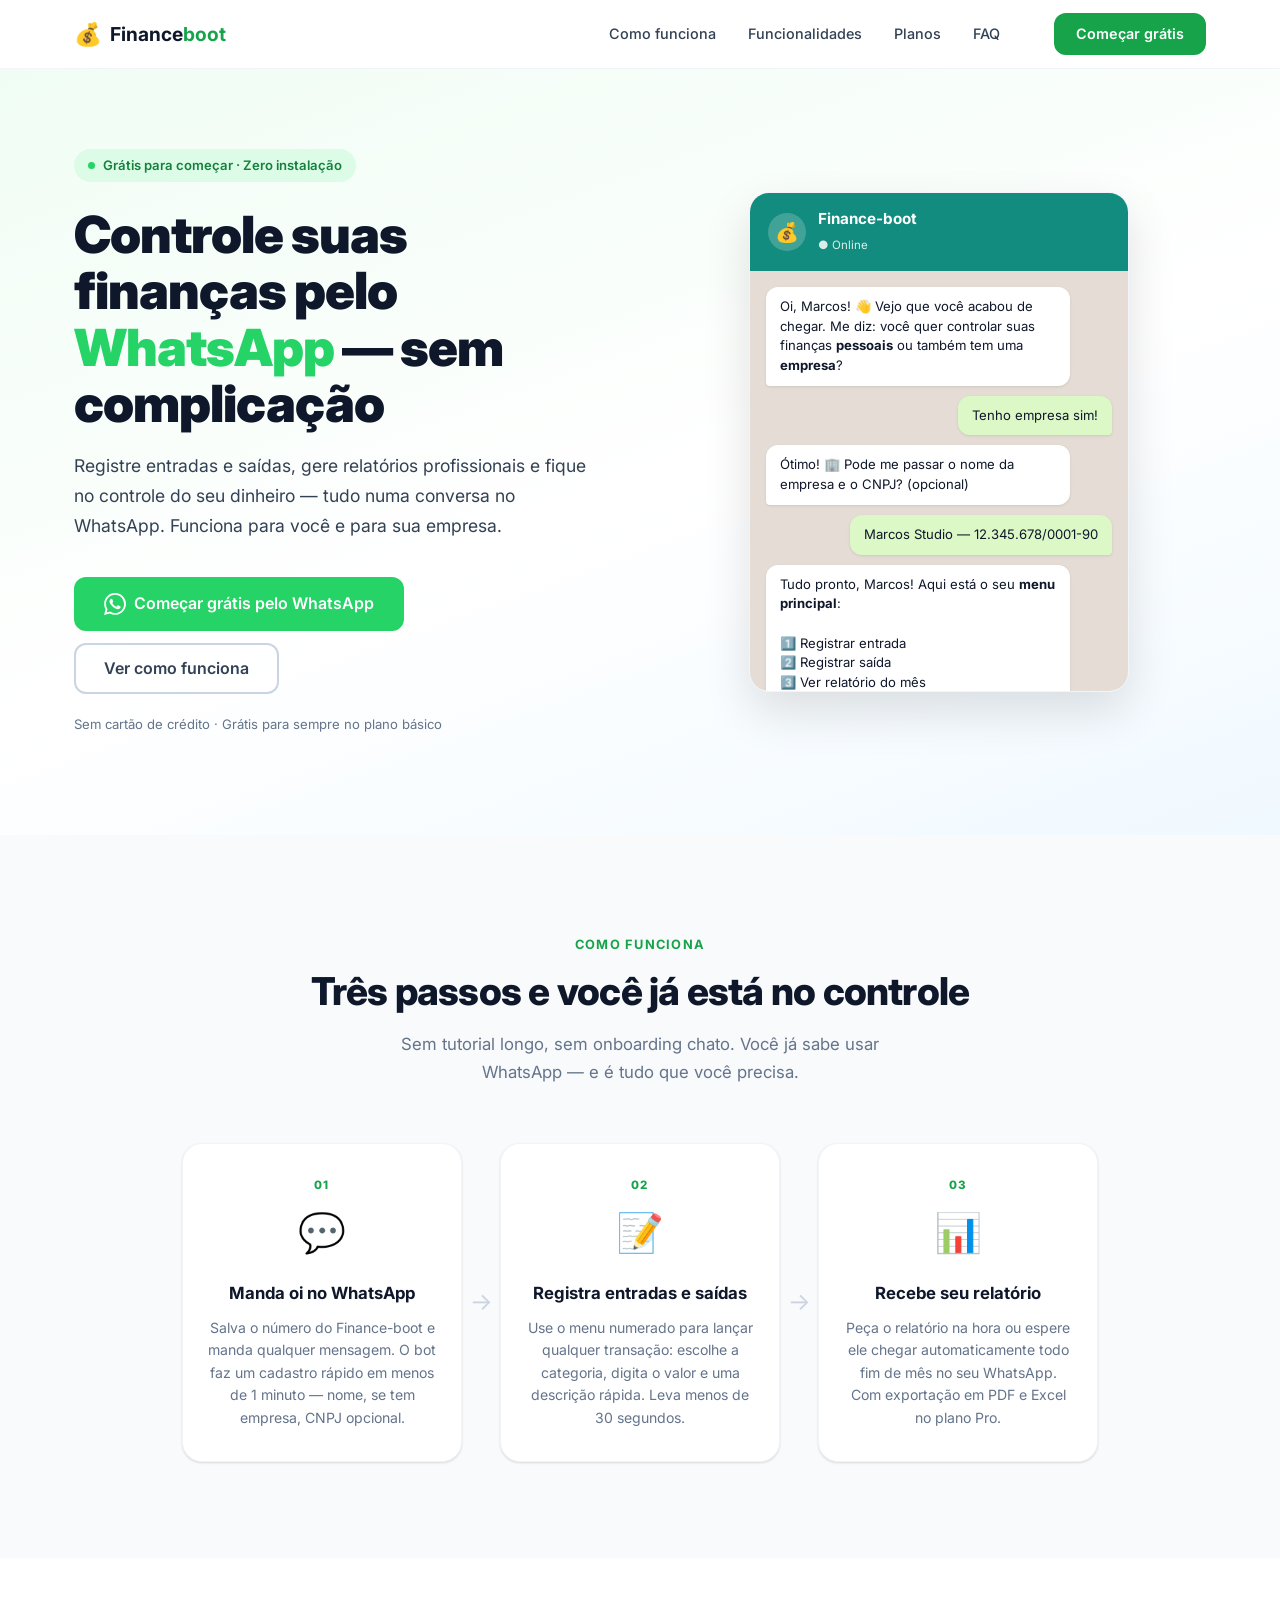
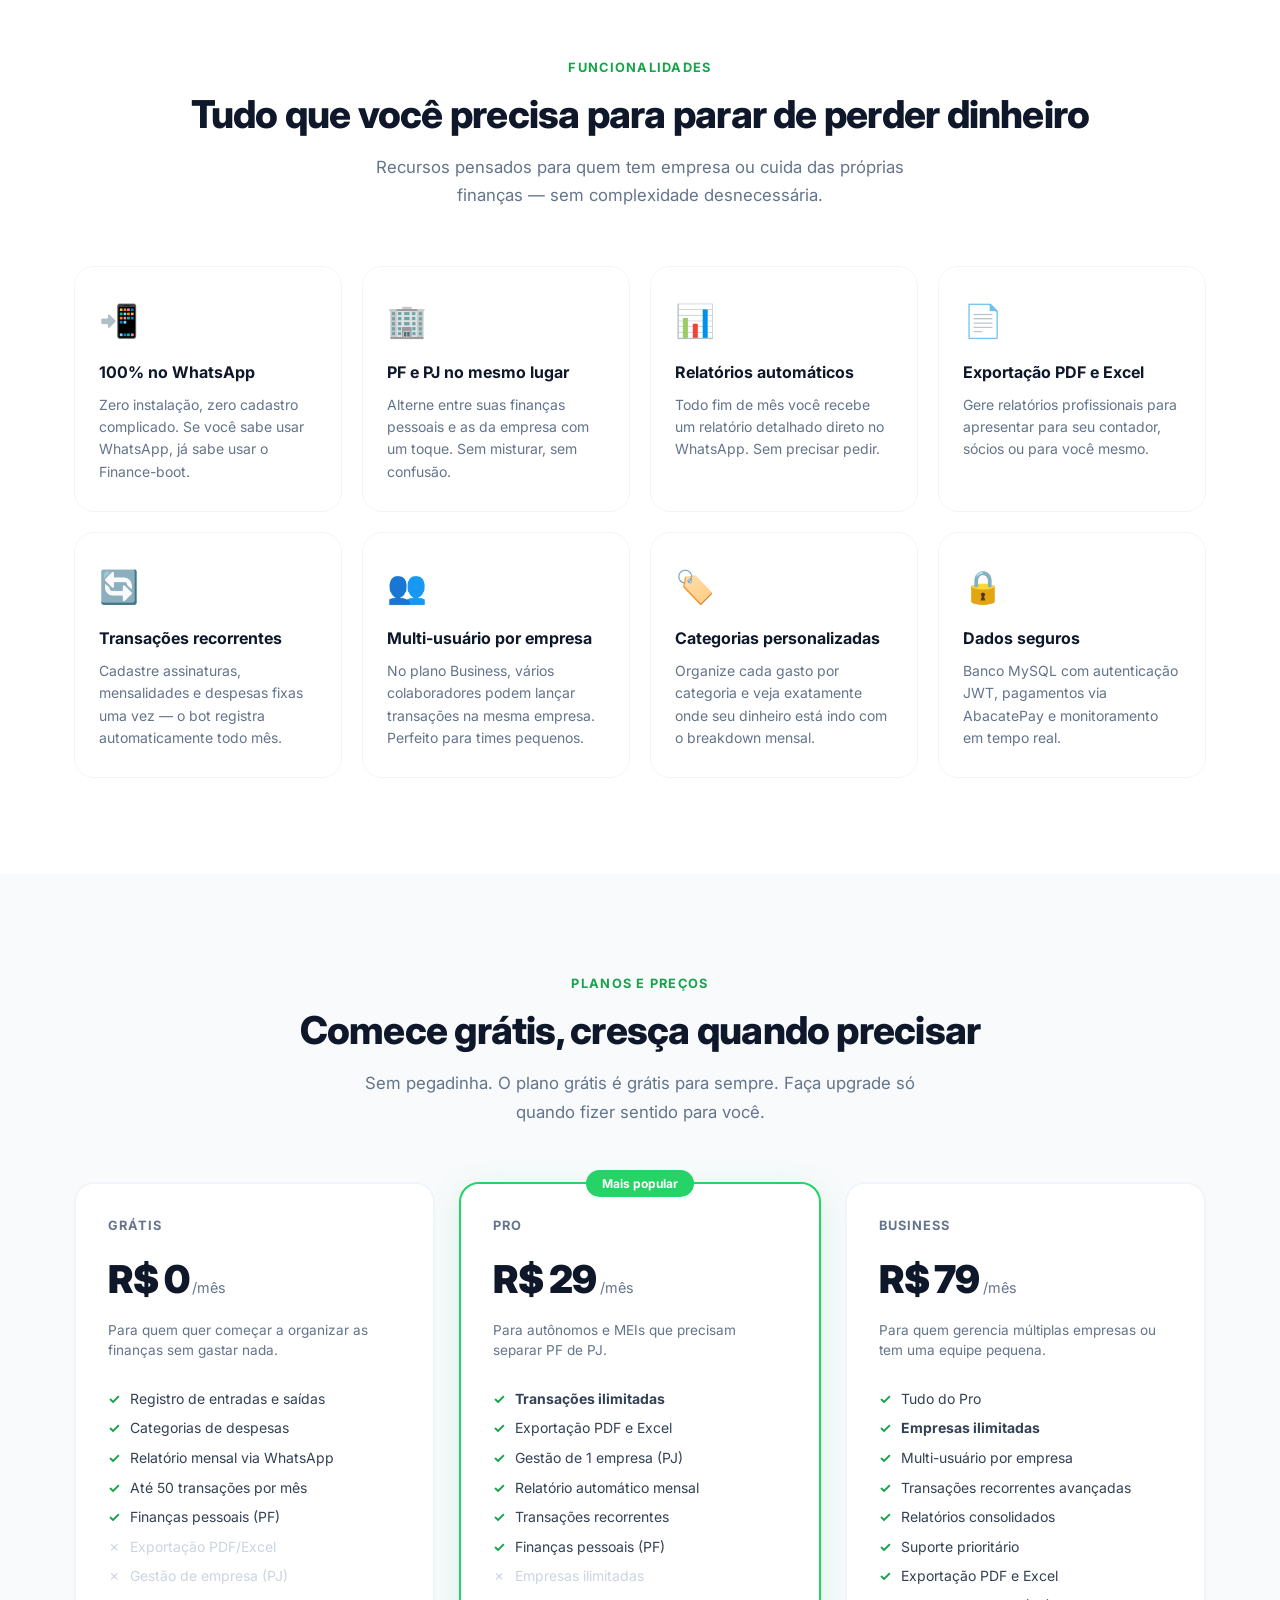
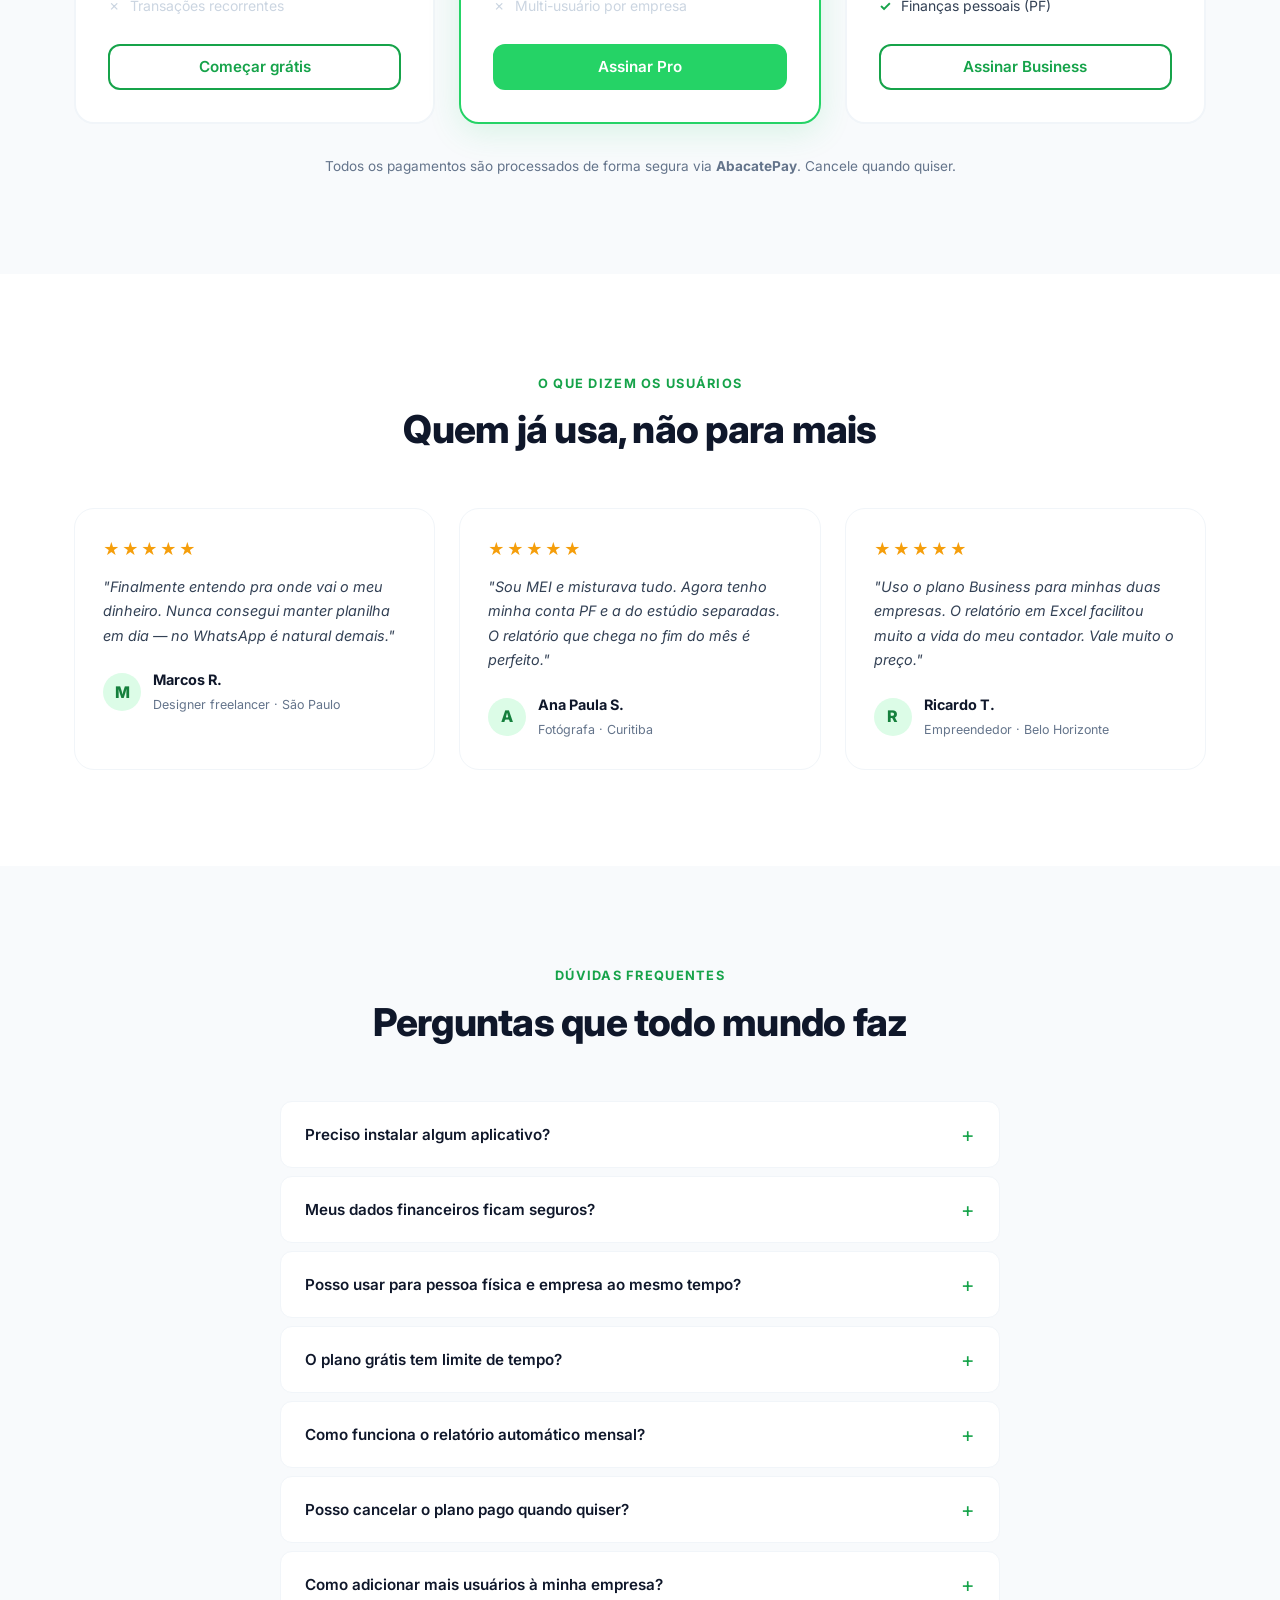
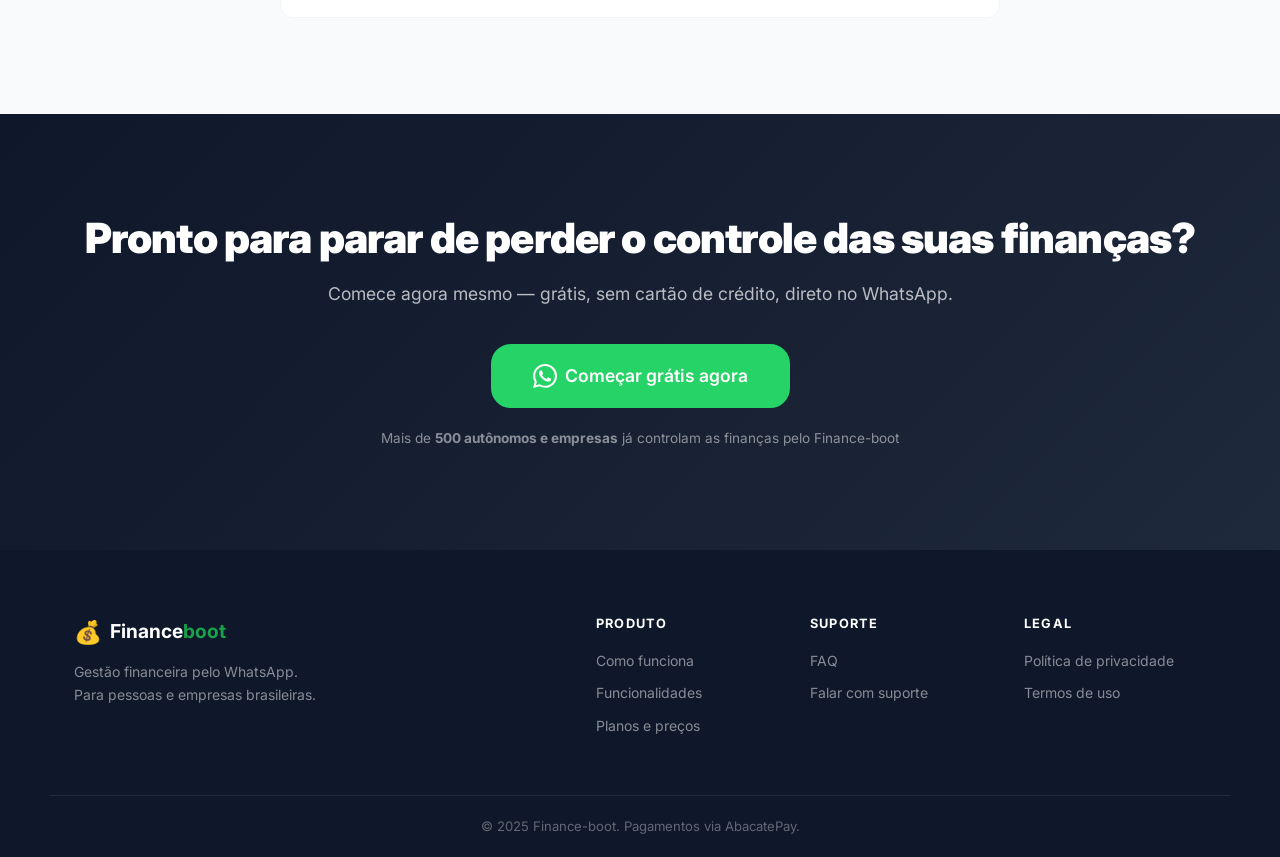
==== index.html @ 18635891 "first commit" ====
<!DOCTYPE html>
<html lang="pt-BR">
<head>
  <meta charset="UTF-8" />
  <meta name="viewport" content="width=device-width, initial-scale=1.0" />
  <title>Finance-boot — Gestão financeira pelo WhatsApp</title>
  <meta name="description" content="Controle suas finanças pessoais e da empresa direto pelo WhatsApp. Sem instalar app. Grátis para começar." />
  <link rel="preconnect" href="https://fonts.googleapis.com" />
  <link rel="preconnect" href="https://fonts.gstatic.com" crossorigin />
  <link href="https://fonts.googleapis.com/css2?family=Inter:wght@400;500;600;700;800;900&display=swap" rel="stylesheet" />
  <link rel="stylesheet" href="style.css" />
</head>
<body>

  <!-- ========== NAVBAR ========== -->
  <header class="navbar">
    <div class="container navbar__inner">
      <a href="#" class="navbar__logo">
        <span class="logo-icon">💰</span>
        <span>Finance<strong>boot</strong></span>
      </a>
      <nav class="navbar__links">
        <a href="#como-funciona">Como funciona</a>
        <a href="#funcionalidades">Funcionalidades</a>
        <a href="#planos">Planos</a>
        <a href="#faq">FAQ</a>
      </nav>
      <a href="https://wa.me/5500000000000?text=Oi%2C+quero+come%C3%A7ar+a+usar+o+Finance-boot%21" target="_blank" class="btn btn--primary navbar__cta">
        Começar grátis
      </a>
      <button class="navbar__burger" aria-label="Menu" onclick="toggleMenu()">
        <span></span><span></span><span></span>
      </button>
    </div>
    <nav class="navbar__mobile" id="mobile-menu">
      <a href="#como-funciona" onclick="toggleMenu()">Como funciona</a>
      <a href="#funcionalidades" onclick="toggleMenu()">Funcionalidades</a>
      <a href="#planos" onclick="toggleMenu()">Planos</a>
      <a href="#faq" onclick="toggleMenu()">FAQ</a>
      <a href="https://wa.me/5500000000000?text=Oi%2C+quero+come%C3%A7ar+a+usar+o+Finance-boot%21" target="_blank" class="btn btn--primary" onclick="toggleMenu()">Começar grátis</a>
    </nav>
  </header>

  <main>

    <!-- ========== HERO ========== -->
    <section class="hero">
      <div class="container hero__inner">
        <div class="hero__content">
          <div class="hero__badge">
            <span class="badge-dot"></span>
            Grátis para começar · Zero instalação
          </div>
          <h1 class="hero__headline">
            Controle suas finanças pelo <span class="highlight">WhatsApp</span> — sem complicação
          </h1>
          <p class="hero__sub">
            Registre entradas e saídas, gere relatórios profissionais e fique no controle do seu dinheiro — tudo numa conversa no WhatsApp. Funciona para você e para sua empresa.
          </p>
          <div class="hero__actions">
            <a href="https://wa.me/5500000000000?text=Oi%2C+quero+come%C3%A7ar+a+usar+o+Finance-boot%21" target="_blank" class="btn btn--whatsapp btn--lg">
              <svg width="22" height="22" viewBox="0 0 24 24" fill="currentColor"><path d="M17.472 14.382c-.297-.149-1.758-.867-2.03-.967-.273-.099-.471-.148-.67.15-.197.297-.767.966-.94 1.164-.173.199-.347.223-.644.075-.297-.15-1.255-.463-2.39-1.475-.883-.788-1.48-1.761-1.653-2.059-.173-.297-.018-.458.13-.606.134-.133.298-.347.446-.52.149-.174.198-.298.298-.497.099-.198.05-.371-.025-.52-.075-.149-.669-1.612-.916-2.207-.242-.579-.487-.5-.669-.51-.173-.008-.371-.01-.57-.01-.198 0-.52.074-.792.372-.272.297-1.04 1.016-1.04 2.479 0 1.462 1.065 2.875 1.213 3.074.149.198 2.096 3.2 5.077 4.487.709.306 1.262.489 1.694.625.712.227 1.36.195 1.871.118.571-.085 1.758-.719 2.006-1.413.248-.694.248-1.289.173-1.413-.074-.124-.272-.198-.57-.347m-5.421 7.403h-.004a9.87 9.87 0 01-5.031-1.378l-.361-.214-3.741.982.998-3.648-.235-.374a9.86 9.86 0 01-1.51-5.26c.001-5.45 4.436-9.884 9.888-9.884 2.64 0 5.122 1.03 6.988 2.898a9.825 9.825 0 012.893 6.994c-.003 5.45-4.437 9.884-9.885 9.884m8.413-18.297A11.815 11.815 0 0012.05 0C5.495 0 .16 5.335.157 11.892c0 2.096.547 4.142 1.588 5.945L.057 24l6.305-1.654a11.882 11.882 0 005.683 1.448h.005c6.554 0 11.89-5.335 11.893-11.893a11.821 11.821 0 00-3.48-8.413z"/></svg>
              Começar grátis pelo WhatsApp
            </a>
            <a href="#como-funciona" class="btn btn--ghost btn--lg">Ver como funciona</a>
          </div>
          <p class="hero__proof">
            Sem cartão de crédito · Grátis para sempre no plano básico
          </p>
        </div>
        <div class="hero__visual">
          <div class="chat-mockup">
            <div class="chat-mockup__header">
              <div class="chat-avatar">💰</div>
              <div>
                <strong>Finance-boot</strong>
                <span class="online-dot">● Online</span>
              </div>
            </div>
            <div class="chat-mockup__body">
              <div class="chat-bubble bot">
                Oi, Marcos! 👋 Vejo que você acabou de chegar. Me diz: você quer controlar suas finanças <strong>pessoais</strong> ou também tem uma <strong>empresa</strong>?
              </div>
              <div class="chat-bubble user">Tenho empresa sim!</div>
              <div class="chat-bubble bot">
                Ótimo! 🏢 Pode me passar o nome da empresa e o CNPJ? (opcional)
              </div>
              <div class="chat-bubble user">Marcos Studio — 12.345.678/0001-90</div>
              <div class="chat-bubble bot">
                Tudo pronto, Marcos! Aqui está o seu <strong>menu principal</strong>:<br/><br/>
                1️⃣ Registrar entrada<br/>
                2️⃣ Registrar saída<br/>
                3️⃣ Ver relatório do mês<br/>
                4️⃣ Exportar PDF/Excel<br/>
                5️⃣ Alternar para finanças pessoais
              </div>
              <div class="chat-bubble user">3</div>
              <div class="chat-bubble bot">
                📊 <strong>Relatório — Fevereiro/2025</strong><br/><br/>
                ✅ Entradas: R$ 12.800,00<br/>
                ❌ Saídas: R$ 7.340,00<br/>
                💰 Saldo: <strong>R$ 5.460,00</strong><br/><br/>
                Top categorias de gasto:<br/>
                • Fornecedores: R$ 3.100<br/>
                • Marketing: R$ 2.100<br/>
                • Operacional: R$ 2.140
              </div>
            </div>
          </div>
        </div>
      </div>
    </section>

    <!-- ========== COMO FUNCIONA ========== -->
    <section class="section section--alt" id="como-funciona">
      <div class="container">
        <div class="section-header">
          <p class="section-label">Como funciona</p>
          <h2 class="section-title">Três passos e você já está no controle</h2>
          <p class="section-desc">Sem tutorial longo, sem onboarding chato. Você já sabe usar WhatsApp — e é tudo que você precisa.</p>
        </div>
        <div class="steps">
          <div class="step">
            <div class="step__number">01</div>
            <div class="step__icon">💬</div>
            <h3>Manda oi no WhatsApp</h3>
            <p>Salva o número do Finance-boot e manda qualquer mensagem. O bot faz um cadastro rápido em menos de 1 minuto — nome, se tem empresa, CNPJ opcional.</p>
          </div>
          <div class="step__arrow">→</div>
          <div class="step">
            <div class="step__number">02</div>
            <div class="step__icon">📝</div>
            <h3>Registra entradas e saídas</h3>
            <p>Use o menu numerado para lançar qualquer transação: escolhe a categoria, digita o valor e uma descrição rápida. Leva menos de 30 segundos.</p>
          </div>
          <div class="step__arrow">→</div>
          <div class="step">
            <div class="step__number">03</div>
            <div class="step__icon">📊</div>
            <h3>Recebe seu relatório</h3>
            <p>Peça o relatório na hora ou espere ele chegar automaticamente todo fim de mês no seu WhatsApp. Com exportação em PDF e Excel no plano Pro.</p>
          </div>
        </div>
      </div>
    </section>

    <!-- ========== FUNCIONALIDADES ========== -->
    <section class="section" id="funcionalidades">
      <div class="container">
        <div class="section-header">
          <p class="section-label">Funcionalidades</p>
          <h2 class="section-title">Tudo que você precisa para parar de perder dinheiro</h2>
          <p class="section-desc">Recursos pensados para quem tem empresa ou cuida das próprias finanças — sem complexidade desnecessária.</p>
        </div>
        <div class="features-grid">
          <div class="feature-card">
            <div class="feature-card__icon">📲</div>
            <h3>100% no WhatsApp</h3>
            <p>Zero instalação, zero cadastro complicado. Se você sabe usar WhatsApp, já sabe usar o Finance-boot.</p>
          </div>
          <div class="feature-card">
            <div class="feature-card__icon">🏢</div>
            <h3>PF e PJ no mesmo lugar</h3>
            <p>Alterne entre suas finanças pessoais e as da empresa com um toque. Sem misturar, sem confusão.</p>
          </div>
          <div class="feature-card">
            <div class="feature-card__icon">📊</div>
            <h3>Relatórios automáticos</h3>
            <p>Todo fim de mês você recebe um relatório detalhado direto no WhatsApp. Sem precisar pedir.</p>
          </div>
          <div class="feature-card">
            <div class="feature-card__icon">📄</div>
            <h3>Exportação PDF e Excel</h3>
            <p>Gere relatórios profissionais para apresentar para seu contador, sócios ou para você mesmo.</p>
          </div>
          <div class="feature-card">
            <div class="feature-card__icon">🔄</div>
            <h3>Transações recorrentes</h3>
            <p>Cadastre assinaturas, mensalidades e despesas fixas uma vez — o bot registra automaticamente todo mês.</p>
          </div>
          <div class="feature-card">
            <div class="feature-card__icon">👥</div>
            <h3>Multi-usuário por empresa</h3>
            <p>No plano Business, vários colaboradores podem lançar transações na mesma empresa. Perfeito para times pequenos.</p>
          </div>
          <div class="feature-card">
            <div class="feature-card__icon">🏷️</div>
            <h3>Categorias personalizadas</h3>
            <p>Organize cada gasto por categoria e veja exatamente onde seu dinheiro está indo com o breakdown mensal.</p>
          </div>
          <div class="feature-card">
            <div class="feature-card__icon">🔒</div>
            <h3>Dados seguros</h3>
            <p>Banco MySQL com autenticação JWT, pagamentos via AbacatePay e monitoramento em tempo real.</p>
          </div>
        </div>
      </div>
    </section>

    <!-- ========== PLANOS ========== -->
    <section class="section section--alt" id="planos">
      <div class="container">
        <div class="section-header">
          <p class="section-label">Planos e preços</p>
          <h2 class="section-title">Comece grátis, cresça quando precisar</h2>
          <p class="section-desc">Sem pegadinha. O plano grátis é grátis para sempre. Faça upgrade só quando fizer sentido para você.</p>
        </div>
        <div class="pricing-grid">

          <!-- Grátis -->
          <div class="pricing-card">
            <div class="pricing-card__header">
              <p class="pricing-card__name">Grátis</p>
              <div class="pricing-card__price">
                <span class="price">R$ 0</span>
                <span class="price-period">/mês</span>
              </div>
              <p class="pricing-card__desc">Para quem quer começar a organizar as finanças sem gastar nada.</p>
            </div>
            <ul class="pricing-card__features">
              <li><span class="check">✓</span> Registro de entradas e saídas</li>
              <li><span class="check">✓</span> Categorias de despesas</li>
              <li><span class="check">✓</span> Relatório mensal via WhatsApp</li>
              <li><span class="check">✓</span> Até 50 transações por mês</li>
              <li><span class="check">✓</span> Finanças pessoais (PF)</li>
              <li class="disabled"><span class="cross">✗</span> Exportação PDF/Excel</li>
              <li class="disabled"><span class="cross">✗</span> Gestão de empresa (PJ)</li>
              <li class="disabled"><span class="cross">✗</span> Transações recorrentes</li>
            </ul>
            <a href="https://wa.me/5500000000000?text=Oi%2C+quero+come%C3%A7ar+a+usar+o+Finance-boot%21" target="_blank" class="btn btn--outline btn--full">
              Começar grátis
            </a>
          </div>

          <!-- Pro -->
          <div class="pricing-card pricing-card--featured">
            <div class="pricing-card__badge">Mais popular</div>
            <div class="pricing-card__header">
              <p class="pricing-card__name">Pro</p>
              <div class="pricing-card__price">
                <span class="price">R$ 29</span>
                <span class="price-period">/mês</span>
              </div>
              <p class="pricing-card__desc">Para autônomos e MEIs que precisam separar PF de PJ.</p>
            </div>
            <ul class="pricing-card__features">
              <li><span class="check">✓</span> <strong>Transações ilimitadas</strong></li>
              <li><span class="check">✓</span> Exportação PDF e Excel</li>
              <li><span class="check">✓</span> Gestão de 1 empresa (PJ)</li>
              <li><span class="check">✓</span> Relatório automático mensal</li>
              <li><span class="check">✓</span> Transações recorrentes</li>
              <li><span class="check">✓</span> Finanças pessoais (PF)</li>
              <li class="disabled"><span class="cross">✗</span> Empresas ilimitadas</li>
              <li class="disabled"><span class="cross">✗</span> Multi-usuário por empresa</li>
            </ul>
            <a href="https://wa.me/5500000000000?text=Oi%2C+quero+assinar+o+plano+Pro+do+Finance-boot%21" target="_blank" class="btn btn--whatsapp btn--full">
              Assinar Pro
            </a>
          </div>

          <!-- Business -->
          <div class="pricing-card">
            <div class="pricing-card__header">
              <p class="pricing-card__name">Business</p>
              <div class="pricing-card__price">
                <span class="price">R$ 79</span>
                <span class="price-period">/mês</span>
              </div>
              <p class="pricing-card__desc">Para quem gerencia múltiplas empresas ou tem uma equipe pequena.</p>
            </div>
            <ul class="pricing-card__features">
              <li><span class="check">✓</span> Tudo do Pro</li>
              <li><span class="check">✓</span> <strong>Empresas ilimitadas</strong></li>
              <li><span class="check">✓</span> Multi-usuário por empresa</li>
              <li><span class="check">✓</span> Transações recorrentes avançadas</li>
              <li><span class="check">✓</span> Relatórios consolidados</li>
              <li><span class="check">✓</span> Suporte prioritário</li>
              <li><span class="check">✓</span> Exportação PDF e Excel</li>
              <li><span class="check">✓</span> Finanças pessoais (PF)</li>
            </ul>
            <a href="https://wa.me/5500000000000?text=Oi%2C+quero+assinar+o+plano+Business+do+Finance-boot%21" target="_blank" class="btn btn--outline btn--full">
              Assinar Business
            </a>
          </div>

        </div>
        <p class="pricing-note">Todos os pagamentos são processados de forma segura via <strong>AbacatePay</strong>. Cancele quando quiser.</p>
      </div>
    </section>

    <!-- ========== DEPOIMENTOS ========== -->
    <section class="section" id="depoimentos">
      <div class="container">
        <div class="section-header">
          <p class="section-label">O que dizem os usuários</p>
          <h2 class="section-title">Quem já usa, não para mais</h2>
        </div>
        <div class="testimonials-grid">
          <div class="testimonial">
            <div class="testimonial__stars">★★★★★</div>
            <p>"Finalmente entendo pra onde vai o meu dinheiro. Nunca consegui manter planilha em dia — no WhatsApp é natural demais."</p>
            <div class="testimonial__author">
              <div class="testimonial__avatar">M</div>
              <div>
                <strong>Marcos R.</strong>
                <span>Designer freelancer · São Paulo</span>
              </div>
            </div>
          </div>
          <div class="testimonial">
            <div class="testimonial__stars">★★★★★</div>
            <p>"Sou MEI e misturava tudo. Agora tenho minha conta PF e a do estúdio separadas. O relatório que chega no fim do mês é perfeito."</p>
            <div class="testimonial__author">
              <div class="testimonial__avatar">A</div>
              <div>
                <strong>Ana Paula S.</strong>
                <span>Fotógrafa · Curitiba</span>
              </div>
            </div>
          </div>
          <div class="testimonial">
            <div class="testimonial__stars">★★★★★</div>
            <p>"Uso o plano Business para minhas duas empresas. O relatório em Excel facilitou muito a vida do meu contador. Vale muito o preço."</p>
            <div class="testimonial__author">
              <div class="testimonial__avatar">R</div>
              <div>
                <strong>Ricardo T.</strong>
                <span>Empreendedor · Belo Horizonte</span>
              </div>
            </div>
          </div>
        </div>
      </div>
    </section>

    <!-- ========== FAQ ========== -->
    <section class="section section--alt" id="faq">
      <div class="container">
        <div class="section-header">
          <p class="section-label">Dúvidas frequentes</p>
          <h2 class="section-title">Perguntas que todo mundo faz</h2>
        </div>
        <div class="faq-list">

          <div class="faq-item">
            <button class="faq-question" onclick="toggleFaq(this)">
              Preciso instalar algum aplicativo?
              <span class="faq-icon">+</span>
            </button>
            <div class="faq-answer">
              <p>Não. O Finance-boot funciona 100% dentro do WhatsApp. Basta salvar o número de contato e mandar uma mensagem. Nada para baixar, nada para cadastrar em site.</p>
            </div>
          </div>

          <div class="faq-item">
            <button class="faq-question" onclick="toggleFaq(this)">
              Meus dados financeiros ficam seguros?
              <span class="faq-icon">+</span>
            </button>
            <div class="faq-answer">
              <p>Sim. Seus dados são armazenados em banco de dados MySQL com autenticação via JWT. Os pagamentos são processados pelo AbacatePay, uma plataforma de pagamentos brasileira segura. Além disso, temos monitoramento em tempo real dos sistemas.</p>
            </div>
          </div>

          <div class="faq-item">
            <button class="faq-question" onclick="toggleFaq(this)">
              Posso usar para pessoa física e empresa ao mesmo tempo?
              <span class="faq-icon">+</span>
            </button>
            <div class="faq-answer">
              <p>Sim! É uma das principais vantagens do Finance-boot. No plano Pro você gerencia suas finanças pessoais e de uma empresa. No plano Business, você tem empresas ilimitadas — tudo no mesmo WhatsApp.</p>
            </div>
          </div>

          <div class="faq-item">
            <button class="faq-question" onclick="toggleFaq(this)">
              O plano grátis tem limite de tempo?
              <span class="faq-icon">+</span>
            </button>
            <div class="faq-answer">
              <p>Não. O plano grátis é para sempre. A única limitação é o número de transações por mês (até 50) e funcionalidades avançadas como exportação PDF e gestão de empresa. Você só precisa fazer upgrade se quiser mais.</p>
            </div>
          </div>

          <div class="faq-item">
            <button class="faq-question" onclick="toggleFaq(this)">
              Como funciona o relatório automático mensal?
              <span class="faq-icon">+</span>
            </button>
            <div class="faq-answer">
              <p>No último dia de cada mês, o Finance-boot envia automaticamente no seu WhatsApp um resumo completo: total de entradas, total de saídas, saldo e os principais gastos por categoria. Nos planos Pro e Business você também recebe a opção de exportar em PDF ou Excel.</p>
            </div>
          </div>

          <div class="faq-item">
            <button class="faq-question" onclick="toggleFaq(this)">
              Posso cancelar o plano pago quando quiser?
              <span class="faq-icon">+</span>
            </button>
            <div class="faq-answer">
              <p>Sim. Não há fidelidade ou multa. Cancele a qualquer momento diretamente pelo WhatsApp e você volta automaticamente para o plano grátis sem perder seus dados históricos.</p>
            </div>
          </div>

          <div class="faq-item">
            <button class="faq-question" onclick="toggleFaq(this)">
              Como adicionar mais usuários à minha empresa?
              <span class="faq-icon">+</span>
            </button>
            <div class="faq-answer">
              <p>No plano Business, você pode convidar outros usuários para lançar transações na mesma empresa. Basta pedir ao Finance-boot o link de convite e compartilhar com seu time pelo próprio WhatsApp.</p>
            </div>
          </div>

        </div>
      </div>
    </section>

    <!-- ========== CTA FINAL ========== -->
    <section class="cta-final">
      <div class="container cta-final__inner">
        <h2>Pronto para parar de perder o controle das suas finanças?</h2>
        <p>Comece agora mesmo — grátis, sem cartão de crédito, direto no WhatsApp.</p>
        <a href="https://wa.me/5500000000000?text=Oi%2C+quero+come%C3%A7ar+a+usar+o+Finance-boot%21" target="_blank" class="btn btn--whatsapp btn--xl">
          <svg width="24" height="24" viewBox="0 0 24 24" fill="currentColor"><path d="M17.472 14.382c-.297-.149-1.758-.867-2.03-.967-.273-.099-.471-.148-.67.15-.197.297-.767.966-.94 1.164-.173.199-.347.223-.644.075-.297-.15-1.255-.463-2.39-1.475-.883-.788-1.48-1.761-1.653-2.059-.173-.297-.018-.458.13-.606.134-.133.298-.347.446-.52.149-.174.198-.298.298-.497.099-.198.05-.371-.025-.52-.075-.149-.669-1.612-.916-2.207-.242-.579-.487-.5-.669-.51-.173-.008-.371-.01-.57-.01-.198 0-.52.074-.792.372-.272.297-1.04 1.016-1.04 2.479 0 1.462 1.065 2.875 1.213 3.074.149.198 2.096 3.2 5.077 4.487.709.306 1.262.489 1.694.625.712.227 1.36.195 1.871.118.571-.085 1.758-.719 2.006-1.413.248-.694.248-1.289.173-1.413-.074-.124-.272-.198-.57-.347m-5.421 7.403h-.004a9.87 9.87 0 01-5.031-1.378l-.361-.214-3.741.982.998-3.648-.235-.374a9.86 9.86 0 01-1.51-5.26c.001-5.45 4.436-9.884 9.888-9.884 2.64 0 5.122 1.03 6.988 2.898a9.825 9.825 0 012.893 6.994c-.003 5.45-4.437 9.884-9.885 9.884m8.413-18.297A11.815 11.815 0 0012.05 0C5.495 0 .16 5.335.157 11.892c0 2.096.547 4.142 1.588 5.945L.057 24l6.305-1.654a11.882 11.882 0 005.683 1.448h.005c6.554 0 11.89-5.335 11.893-11.893a11.821 11.821 0 00-3.48-8.413z"/></svg>
          Começar grátis agora
        </a>
        <p class="cta-final__note">Mais de <strong>500 autônomos e empresas</strong> já controlam as finanças pelo Finance-boot</p>
      </div>
    </section>

  </main>

  <!-- ========== FOOTER ========== -->
  <footer class="footer">
    <div class="container footer__inner">
      <div class="footer__brand">
        <a href="#" class="navbar__logo">
          <span class="logo-icon">💰</span>
          <span>Finance<strong>boot</strong></span>
        </a>
        <p>Gestão financeira pelo WhatsApp.<br/>Para pessoas e empresas brasileiras.</p>
      </div>
      <div class="footer__links">
        <div class="footer__col">
          <h4>Produto</h4>
          <a href="#como-funciona">Como funciona</a>
          <a href="#funcionalidades">Funcionalidades</a>
          <a href="#planos">Planos e preços</a>
        </div>
        <div class="footer__col">
          <h4>Suporte</h4>
          <a href="#faq">FAQ</a>
          <a href="https://wa.me/5500000000000" target="_blank">Falar com suporte</a>
        </div>
        <div class="footer__col">
          <h4>Legal</h4>
          <a href="#">Política de privacidade</a>
          <a href="#">Termos de uso</a>
        </div>
      </div>
    </div>
    <div class="footer__bottom">
      <p>© 2025 Finance-boot. Pagamentos via AbacatePay.</p>
    </div>
  </footer>

  <script src="script.js"></script>
</body>
</html>
---- style.css ----
/* ============================================================
   Finance-boot — Landing Page Styles
   ============================================================ */

/* ---------- Reset & Base ---------- */
*, *::before, *::after { box-sizing: border-box; margin: 0; padding: 0; }

:root {
  --green:        #25D366;
  --green-dark:   #128C7E;
  --green-light:  #dcfce7;
  --primary:      #16a34a;
  --primary-dark: #15803d;
  --dark:         #0f172a;
  --dark-2:       #1e293b;
  --gray-700:     #334155;
  --gray-500:     #64748b;
  --gray-300:     #cbd5e1;
  --gray-100:     #f1f5f9;
  --gray-50:      #f8fafc;
  --white:        #ffffff;
  --gold:         #f59e0b;
  --radius-sm:    6px;
  --radius:       12px;
  --radius-lg:    20px;
  --shadow-sm:    0 1px 3px rgba(0,0,0,.08), 0 1px 2px rgba(0,0,0,.06);
  --shadow:       0 4px 16px rgba(0,0,0,.08);
  --shadow-lg:    0 20px 48px rgba(0,0,0,.12);
  --font:         'Inter', system-ui, -apple-system, sans-serif;
  --transition:   .2s ease;
}

html { scroll-behavior: smooth; font-size: 16px; }

body {
  font-family: var(--font);
  color: var(--dark);
  background: var(--white);
  line-height: 1.6;
  -webkit-font-smoothing: antialiased;
}

img { max-width: 100%; display: block; }
a { text-decoration: none; color: inherit; }

/* ---------- Container ---------- */
.container {
  width: 100%;
  max-width: 1180px;
  margin: 0 auto;
  padding: 0 24px;
}

/* ---------- Buttons ---------- */
.btn {
  display: inline-flex;
  align-items: center;
  gap: 8px;
  padding: 12px 24px;
  border-radius: var(--radius);
  font-family: var(--font);
  font-size: .95rem;
  font-weight: 600;
  cursor: pointer;
  transition: all var(--transition);
  border: 2px solid transparent;
  white-space: nowrap;
  line-height: 1.2;
}

.btn--primary {
  background: var(--primary);
  color: var(--white);
  border-color: var(--primary);
}
.btn--primary:hover { background: var(--primary-dark); border-color: var(--primary-dark); transform: translateY(-1px); box-shadow: 0 4px 12px rgba(22,163,74,.35); }

.btn--whatsapp {
  background: var(--green);
  color: var(--white);
  border-color: var(--green);
}
.btn--whatsapp:hover { background: var(--green-dark); border-color: var(--green-dark); transform: translateY(-1px); box-shadow: 0 4px 16px rgba(37,211,102,.4); }

.btn--outline {
  background: transparent;
  color: var(--primary);
  border-color: var(--primary);
}
.btn--outline:hover { background: var(--green-light); transform: translateY(-1px); }

.btn--ghost {
  background: transparent;
  color: var(--gray-700);
  border-color: var(--gray-300);
}
.btn--ghost:hover { background: var(--gray-100); }

.btn--lg { padding: 14px 28px; font-size: 1rem; }
.btn--xl { padding: 18px 40px; font-size: 1.1rem; border-radius: var(--radius-lg); }
.btn--full { width: 100%; justify-content: center; }

/* ---------- Navbar ---------- */
.navbar {
  position: sticky;
  top: 0;
  z-index: 100;
  background: rgba(255,255,255,.92);
  backdrop-filter: blur(12px);
  -webkit-backdrop-filter: blur(12px);
  border-bottom: 1px solid var(--gray-100);
}

.navbar__inner {
  display: flex;
  align-items: center;
  height: 68px;
  gap: 32px;
}

.navbar__logo {
  display: flex;
  align-items: center;
  gap: 8px;
  font-size: 1.2rem;
  font-weight: 700;
  color: var(--dark);
  flex-shrink: 0;
}
.navbar__logo strong { color: var(--primary); }
.logo-icon { font-size: 1.4rem; }

.navbar__links {
  display: flex;
  align-items: center;
  gap: 4px;
  margin-left: auto;
}
.navbar__links a {
  padding: 8px 14px;
  border-radius: var(--radius-sm);
  font-size: .9rem;
  font-weight: 500;
  color: var(--gray-700);
  transition: all var(--transition);
}
.navbar__links a:hover { background: var(--gray-100); color: var(--dark); }

.navbar__cta { margin-left: 8px; padding: 10px 20px; font-size: .9rem; }

.navbar__burger {
  display: none;
  flex-direction: column;
  gap: 5px;
  background: none;
  border: none;
  cursor: pointer;
  padding: 4px;
  margin-left: auto;
}
.navbar__burger span {
  display: block;
  width: 22px;
  height: 2px;
  background: var(--dark);
  border-radius: 2px;
  transition: all var(--transition);
}

.navbar__mobile {
  display: none;
  flex-direction: column;
  padding: 16px 24px 20px;
  gap: 4px;
  border-top: 1px solid var(--gray-100);
}
.navbar__mobile a {
  padding: 10px 14px;
  border-radius: var(--radius-sm);
  font-weight: 500;
  color: var(--gray-700);
}
.navbar__mobile a:hover { background: var(--gray-100); }
.navbar__mobile .btn { margin-top: 8px; justify-content: center; }
.navbar__mobile.open { display: flex; }

/* ---------- Hero ---------- */
.hero {
  padding: 80px 0 100px;
  background: linear-gradient(160deg, #f0fdf4 0%, #ffffff 55%, #f0f9ff 100%);
  overflow: hidden;
}

.hero__inner {
  display: grid;
  grid-template-columns: 1fr 1fr;
  gap: 64px;
  align-items: center;
}

.hero__badge {
  display: inline-flex;
  align-items: center;
  gap: 8px;
  background: var(--green-light);
  color: var(--primary-dark);
  padding: 6px 14px;
  border-radius: 100px;
  font-size: .82rem;
  font-weight: 600;
  margin-bottom: 24px;
}
.badge-dot {
  width: 7px;
  height: 7px;
  border-radius: 50%;
  background: var(--green);
  animation: pulse 2s infinite;
}
@keyframes pulse {
  0%, 100% { opacity: 1; }
  50% { opacity: .4; }
}

.hero__headline {
  font-size: clamp(2rem, 4vw, 3.25rem);
  font-weight: 900;
  line-height: 1.1;
  letter-spacing: -.02em;
  margin-bottom: 20px;
  color: var(--dark);
}
.highlight {
  color: var(--green);
  position: relative;
}

.hero__sub {
  font-size: 1.1rem;
  color: var(--gray-700);
  line-height: 1.7;
  margin-bottom: 36px;
  max-width: 520px;
}

.hero__actions {
  display: flex;
  gap: 12px;
  flex-wrap: wrap;
  margin-bottom: 20px;
}

.hero__proof {
  font-size: .82rem;
  color: var(--gray-500);
}

/* ---- Chat Mockup ---- */
.hero__visual {
  display: flex;
  justify-content: center;
  align-items: flex-start;
}

.chat-mockup {
  background: var(--white);
  border-radius: 20px;
  box-shadow: var(--shadow-lg);
  overflow: hidden;
  width: 100%;
  max-width: 380px;
  border: 1px solid var(--gray-100);
  animation: floatUp 6s ease-in-out infinite;
}
@keyframes floatUp {
  0%, 100% { transform: translateY(0); }
  50% { transform: translateY(-8px); }
}

.chat-mockup__header {
  background: var(--green-dark);
  color: var(--white);
  padding: 14px 18px;
  display: flex;
  align-items: center;
  gap: 12px;
}
.chat-avatar {
  width: 38px;
  height: 38px;
  background: rgba(255,255,255,.2);
  border-radius: 50%;
  display: flex;
  align-items: center;
  justify-content: center;
  font-size: 1.2rem;
  flex-shrink: 0;
}
.chat-mockup__header strong { display: block; font-size: .95rem; }
.online-dot { font-size: .72rem; opacity: .85; }

.chat-mockup__body {
  padding: 16px;
  display: flex;
  flex-direction: column;
  gap: 10px;
  background: #e5ddd5;
  max-height: 420px;
  overflow-y: auto;
}

.chat-bubble {
  max-width: 88%;
  padding: 10px 14px;
  border-radius: 12px;
  font-size: .82rem;
  line-height: 1.5;
}
.chat-bubble.bot {
  background: var(--white);
  align-self: flex-start;
  border-bottom-left-radius: 4px;
  box-shadow: 0 1px 3px rgba(0,0,0,.1);
}
.chat-bubble.user {
  background: #dcf8c6;
  align-self: flex-end;
  border-bottom-right-radius: 4px;
  box-shadow: 0 1px 3px rgba(0,0,0,.1);
}

/* ---------- Sections ---------- */
.section { padding: 96px 0; }
.section--alt { background: var(--gray-50); }

.section-header {
  text-align: center;
  margin-bottom: 56px;
}
.section-label {
  display: inline-block;
  font-size: .8rem;
  font-weight: 700;
  text-transform: uppercase;
  letter-spacing: .1em;
  color: var(--primary);
  margin-bottom: 12px;
}
.section-title {
  font-size: clamp(1.6rem, 3vw, 2.4rem);
  font-weight: 800;
  line-height: 1.2;
  letter-spacing: -.02em;
  color: var(--dark);
  margin-bottom: 16px;
}
.section-desc {
  font-size: 1.05rem;
  color: var(--gray-500);
  max-width: 560px;
  margin: 0 auto;
  line-height: 1.7;
}

/* ---------- Steps ---------- */
.steps {
  display: flex;
  align-items: flex-start;
  gap: 0;
  justify-content: center;
  flex-wrap: wrap;
}

.step {
  flex: 1;
  min-width: 200px;
  max-width: 280px;
  text-align: center;
  padding: 32px 24px;
  background: var(--white);
  border-radius: var(--radius-lg);
  box-shadow: var(--shadow-sm);
  border: 1px solid var(--gray-100);
  transition: all var(--transition);
}
.step:hover { box-shadow: var(--shadow); transform: translateY(-4px); }

.step__number {
  font-size: .72rem;
  font-weight: 800;
  color: var(--primary);
  letter-spacing: .1em;
  margin-bottom: 8px;
}
.step__icon {
  font-size: 2.4rem;
  margin-bottom: 16px;
}
.step h3 {
  font-size: 1.05rem;
  font-weight: 700;
  margin-bottom: 10px;
  color: var(--dark);
}
.step p { font-size: .88rem; color: var(--gray-500); line-height: 1.6; }

.step__arrow {
  font-size: 1.5rem;
  color: var(--gray-300);
  padding: 0 8px;
  align-self: center;
  flex-shrink: 0;
}

/* ---------- Features Grid ---------- */
.features-grid {
  display: grid;
  grid-template-columns: repeat(auto-fill, minmax(260px, 1fr));
  gap: 20px;
}

.feature-card {
  padding: 28px 24px;
  background: var(--white);
  border: 1px solid var(--gray-100);
  border-radius: var(--radius-lg);
  transition: all var(--transition);
}
.feature-card:hover {
  box-shadow: var(--shadow);
  border-color: var(--green-light);
  transform: translateY(-3px);
}
.feature-card__icon { font-size: 2rem; margin-bottom: 14px; }
.feature-card h3 { font-size: 1rem; font-weight: 700; margin-bottom: 8px; color: var(--dark); }
.feature-card p { font-size: .875rem; color: var(--gray-500); line-height: 1.6; }

/* ---------- Pricing ---------- */
.pricing-grid {
  display: grid;
  grid-template-columns: repeat(3, 1fr);
  gap: 24px;
  align-items: start;
}

.pricing-card {
  background: var(--white);
  border: 2px solid var(--gray-100);
  border-radius: var(--radius-lg);
  padding: 32px;
  position: relative;
  transition: all var(--transition);
}
.pricing-card:hover { box-shadow: var(--shadow); }

.pricing-card--featured {
  border-color: var(--green);
  box-shadow: 0 8px 32px rgba(37,211,102,.15);
  transform: scale(1.03);
}
.pricing-card--featured:hover { box-shadow: 0 12px 40px rgba(37,211,102,.25); }

.pricing-card__badge {
  position: absolute;
  top: -14px;
  left: 50%;
  transform: translateX(-50%);
  background: var(--green);
  color: var(--white);
  font-size: .75rem;
  font-weight: 700;
  padding: 4px 16px;
  border-radius: 100px;
  white-space: nowrap;
}

.pricing-card__header { margin-bottom: 28px; }
.pricing-card__name {
  font-size: .8rem;
  font-weight: 700;
  text-transform: uppercase;
  letter-spacing: .08em;
  color: var(--gray-500);
  margin-bottom: 12px;
}
.pricing-card__price {
  display: flex;
  align-items: baseline;
  gap: 4px;
  margin-bottom: 10px;
}
.price {
  font-size: 2.4rem;
  font-weight: 900;
  color: var(--dark);
  letter-spacing: -.03em;
}
.price-period { font-size: .9rem; color: var(--gray-500); }
.pricing-card__desc { font-size: .85rem; color: var(--gray-500); line-height: 1.5; }

.pricing-card__features {
  list-style: none;
  margin-bottom: 28px;
  display: flex;
  flex-direction: column;
  gap: 10px;
}
.pricing-card__features li {
  display: flex;
  align-items: flex-start;
  gap: 10px;
  font-size: .875rem;
  color: var(--gray-700);
  line-height: 1.4;
}
.pricing-card__features li.disabled { color: var(--gray-300); }
.check { color: var(--primary); font-weight: 700; flex-shrink: 0; }
.cross { color: var(--gray-300); flex-shrink: 0; }

.pricing-note {
  text-align: center;
  font-size: .85rem;
  color: var(--gray-500);
  margin-top: 32px;
}

/* ---------- Testimonials ---------- */
.testimonials-grid {
  display: grid;
  grid-template-columns: repeat(3, 1fr);
  gap: 24px;
}

.testimonial {
  background: var(--white);
  border: 1px solid var(--gray-100);
  border-radius: var(--radius-lg);
  padding: 28px;
  transition: all var(--transition);
}
.testimonial:hover { box-shadow: var(--shadow); transform: translateY(-3px); }

.testimonial__stars {
  color: var(--gold);
  font-size: 1rem;
  margin-bottom: 12px;
  letter-spacing: 2px;
}
.testimonial p {
  font-size: .9rem;
  color: var(--gray-700);
  line-height: 1.7;
  margin-bottom: 20px;
  font-style: italic;
}
.testimonial__author {
  display: flex;
  align-items: center;
  gap: 12px;
}
.testimonial__avatar {
  width: 38px;
  height: 38px;
  background: var(--green-light);
  color: var(--primary-dark);
  border-radius: 50%;
  display: flex;
  align-items: center;
  justify-content: center;
  font-weight: 800;
  font-size: 1rem;
  flex-shrink: 0;
}
.testimonial__author strong { display: block; font-size: .9rem; color: var(--dark); }
.testimonial__author span { font-size: .78rem; color: var(--gray-500); }

/* ---------- FAQ ---------- */
.faq-list {
  max-width: 720px;
  margin: 0 auto;
  display: flex;
  flex-direction: column;
  gap: 8px;
}

.faq-item {
  background: var(--white);
  border: 1px solid var(--gray-100);
  border-radius: var(--radius);
  overflow: hidden;
}

.faq-question {
  width: 100%;
  display: flex;
  align-items: center;
  justify-content: space-between;
  gap: 16px;
  padding: 20px 24px;
  background: none;
  border: none;
  font-family: var(--font);
  font-size: .95rem;
  font-weight: 600;
  color: var(--dark);
  cursor: pointer;
  text-align: left;
  transition: all var(--transition);
}
.faq-question:hover { background: var(--gray-50); }

.faq-icon {
  font-size: 1.3rem;
  font-weight: 400;
  color: var(--primary);
  flex-shrink: 0;
  transition: transform var(--transition);
}
.faq-item.open .faq-icon { transform: rotate(45deg); }

.faq-answer {
  display: none;
  padding: 0 24px 20px;
}
.faq-item.open .faq-answer { display: block; }
.faq-answer p {
  font-size: .9rem;
  color: var(--gray-700);
  line-height: 1.7;
}

/* ---------- CTA Final ---------- */
.cta-final {
  background: linear-gradient(135deg, var(--dark) 0%, var(--dark-2) 100%);
  padding: 100px 0;
  text-align: center;
}

.cta-final__inner h2 {
  font-size: clamp(1.8rem, 3.5vw, 2.6rem);
  font-weight: 900;
  color: var(--white);
  letter-spacing: -.02em;
  margin-bottom: 16px;
  line-height: 1.2;
}
.cta-final__inner p {
  font-size: 1.1rem;
  color: rgba(255,255,255,.7);
  margin-bottom: 36px;
}
.cta-final__note {
  margin-top: 20px !important;
  font-size: .85rem !important;
  color: rgba(255,255,255,.5) !important;
  margin-bottom: 0 !important;
}

/* ---------- Footer ---------- */
.footer {
  background: var(--dark);
  color: rgba(255,255,255,.7);
  padding: 64px 0 0;
}

.footer__inner {
  display: grid;
  grid-template-columns: 1.5fr 2fr;
  gap: 64px;
  padding-bottom: 48px;
  border-bottom: 1px solid rgba(255,255,255,.08);
}

.footer__brand .navbar__logo {
  color: var(--white);
  margin-bottom: 12px;
}
.footer__brand p {
  font-size: .875rem;
  line-height: 1.6;
  color: rgba(255,255,255,.5);
}

.footer__links {
  display: grid;
  grid-template-columns: repeat(3, 1fr);
  gap: 32px;
}

.footer__col h4 {
  font-size: .8rem;
  font-weight: 700;
  text-transform: uppercase;
  letter-spacing: .1em;
  color: var(--white);
  margin-bottom: 16px;
}
.footer__col a {
  display: block;
  font-size: .875rem;
  color: rgba(255,255,255,.5);
  margin-bottom: 10px;
  transition: color var(--transition);
}
.footer__col a:hover { color: var(--white); }

.footer__bottom {
  padding: 20px 0;
  text-align: center;
}
.footer__bottom p { font-size: .82rem; color: rgba(255,255,255,.35); }

/* ---------- Responsive ---------- */
@media (max-width: 1024px) {
  .pricing-grid { grid-template-columns: 1fr; max-width: 480px; margin: 0 auto; }
  .pricing-card--featured { transform: none; }
  .testimonials-grid { grid-template-columns: 1fr; max-width: 540px; margin: 0 auto; }
}

@media (max-width: 768px) {
  .navbar__links { display: none; }
  .navbar__cta { display: none; }
  .navbar__burger { display: flex; }

  .hero { padding: 56px 0 64px; }
  .hero__inner { grid-template-columns: 1fr; gap: 48px; }
  .hero__headline { font-size: 2.1rem; }
  .hero__visual { display: none; }

  .section { padding: 64px 0; }

  .steps { flex-direction: column; align-items: center; }
  .step__arrow { transform: rotate(90deg); padding: 4px 0; }
  .step { max-width: 100%; width: 100%; }

  .features-grid { grid-template-columns: 1fr; }

  .footer__inner { grid-template-columns: 1fr; gap: 40px; }
  .footer__links { grid-template-columns: repeat(2, 1fr); }
}

@media (max-width: 480px) {
  .hero__actions { flex-direction: column; }
  .hero__actions .btn { width: 100%; justify-content: center; }
  .footer__links { grid-template-columns: 1fr; }
}

/* ============================================================
   Thank You Page
   ============================================================ */

.thankyou-main {
  min-height: calc(100vh - 68px - 56px);
  display: flex;
  align-items: center;
  background: linear-gradient(160deg, #f0fdf4 0%, #ffffff 55%, #f0f9ff 100%);
  padding: 64px 0;
}

/* ---------- Card ---------- */
.thankyou-card {
  max-width: 640px;
  margin: 0 auto;
  background: var(--white);
  border: 1px solid var(--gray-100);
  border-radius: var(--radius-lg);
  box-shadow: var(--shadow-lg);
  padding: 56px 48px;
  text-align: center;
  animation: cardIn .5s ease both;
}

@keyframes cardIn {
  from { opacity: 0; transform: translateY(24px); }
  to   { opacity: 1; transform: translateY(0); }
}

/* ---------- Check icon ---------- */
.thankyou-icon {
  margin-bottom: 28px;
}

.thankyou-icon__circle {
  width: 80px;
  height: 80px;
  border-radius: 50%;
  background: var(--green-light);
  color: var(--primary);
  display: flex;
  align-items: center;
  justify-content: center;
  margin: 0 auto;
  animation: popIn .45s cubic-bezier(.175, .885, .32, 1.275) .15s both;
}

@keyframes popIn {
  from { opacity: 0; transform: scale(.6); }
  to   { opacity: 1; transform: scale(1); }
}

/* ---------- Heading ---------- */
.thankyou-label {
  font-size: .78rem;
  font-weight: 700;
  text-transform: uppercase;
  letter-spacing: .1em;
  color: var(--primary);
  margin-bottom: 10px;
}

.thankyou-title {
  font-size: clamp(1.6rem, 4vw, 2.2rem);
  font-weight: 900;
  letter-spacing: -.02em;
  line-height: 1.15;
  color: var(--dark);
  margin-bottom: 16px;
}

.thankyou-desc {
  font-size: 1rem;
  color: var(--gray-500);
  line-height: 1.7;
  max-width: 480px;
  margin: 0 auto 36px;
}

/* ---------- Next steps ---------- */
.next-steps {
  background: var(--gray-50);
  border: 1px solid var(--gray-100);
  border-radius: var(--radius);
  padding: 28px 32px;
  text-align: left;
  margin-bottom: 36px;
}

.next-steps__title {
  font-size: .78rem;
  font-weight: 700;
  text-transform: uppercase;
  letter-spacing: .1em;
  color: var(--gray-500);
  margin-bottom: 20px;
}

.next-steps__list {
  display: flex;
  flex-direction: column;
  gap: 20px;
}

.next-step {
  display: flex;
  align-items: flex-start;
  gap: 16px;
}

.next-step__num {
  width: 28px;
  height: 28px;
  border-radius: 50%;
  background: var(--green-light);
  color: var(--primary-dark);
  font-size: .8rem;
  font-weight: 800;
  display: flex;
  align-items: center;
  justify-content: center;
  flex-shrink: 0;
  margin-top: 1px;
}

.next-step__text {
  display: flex;
  flex-direction: column;
  gap: 2px;
}

.next-step__text strong {
  font-size: .9rem;
  font-weight: 700;
  color: var(--dark);
}

.next-step__text span {
  font-size: .85rem;
  color: var(--gray-500);
  line-height: 1.5;
}

/* ---------- Actions ---------- */
.thankyou-actions {
  display: flex;
  gap: 12px;
  justify-content: center;
  flex-wrap: wrap;
  margin-bottom: 20px;
}

/* ---------- Help ---------- */
.thankyou-help {
  font-size: .82rem;
  color: var(--gray-500);
}

.thankyou-help a {
  color: var(--primary);
  font-weight: 600;
  text-decoration: underline;
  text-decoration-color: transparent;
  transition: text-decoration-color var(--transition);
}

.thankyou-help a:hover {
  text-decoration-color: var(--primary);
}

@media (max-width: 640px) {
  .thankyou-card {
    padding: 40px 24px;
  }

  .next-steps {
    padding: 24px 20px;
  }

  .thankyou-actions {
    flex-direction: column;
  }

  .thankyou-actions .btn {
    width: 100%;
    justify-content: center;
  }
}
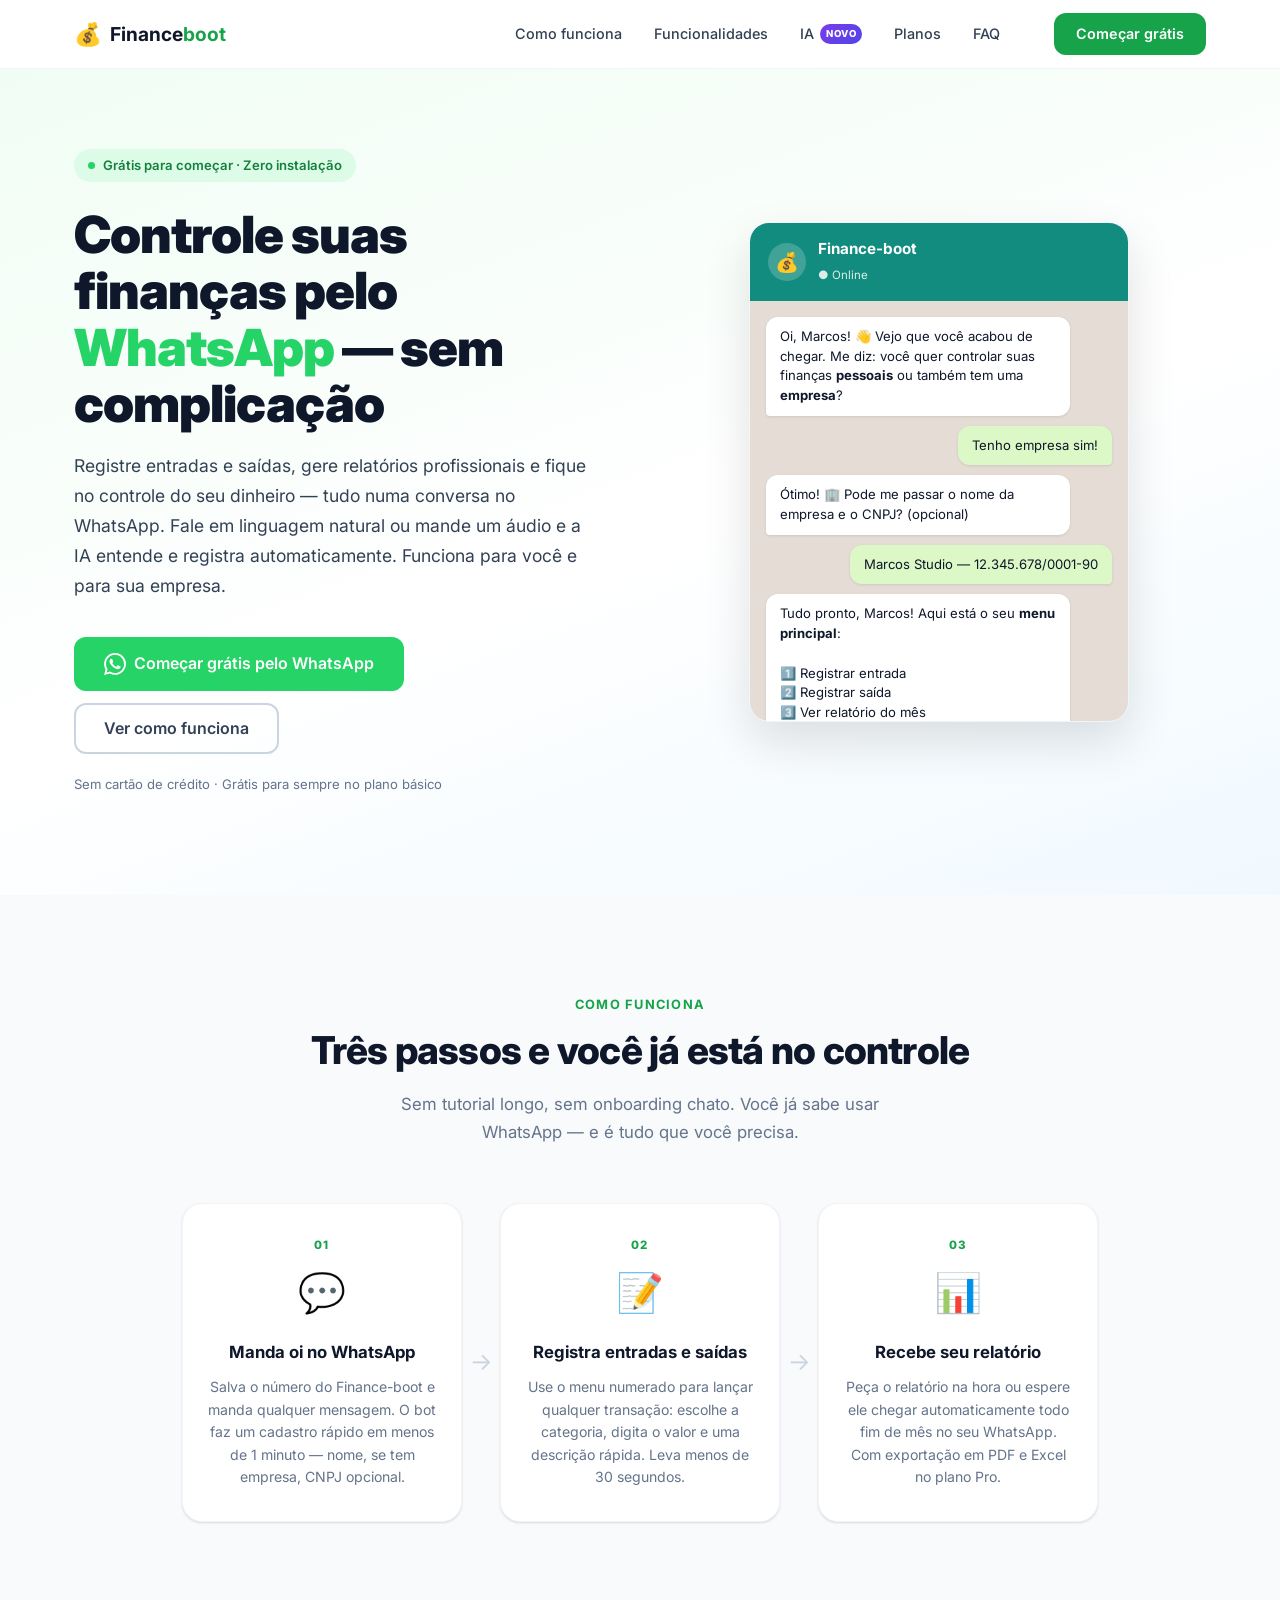
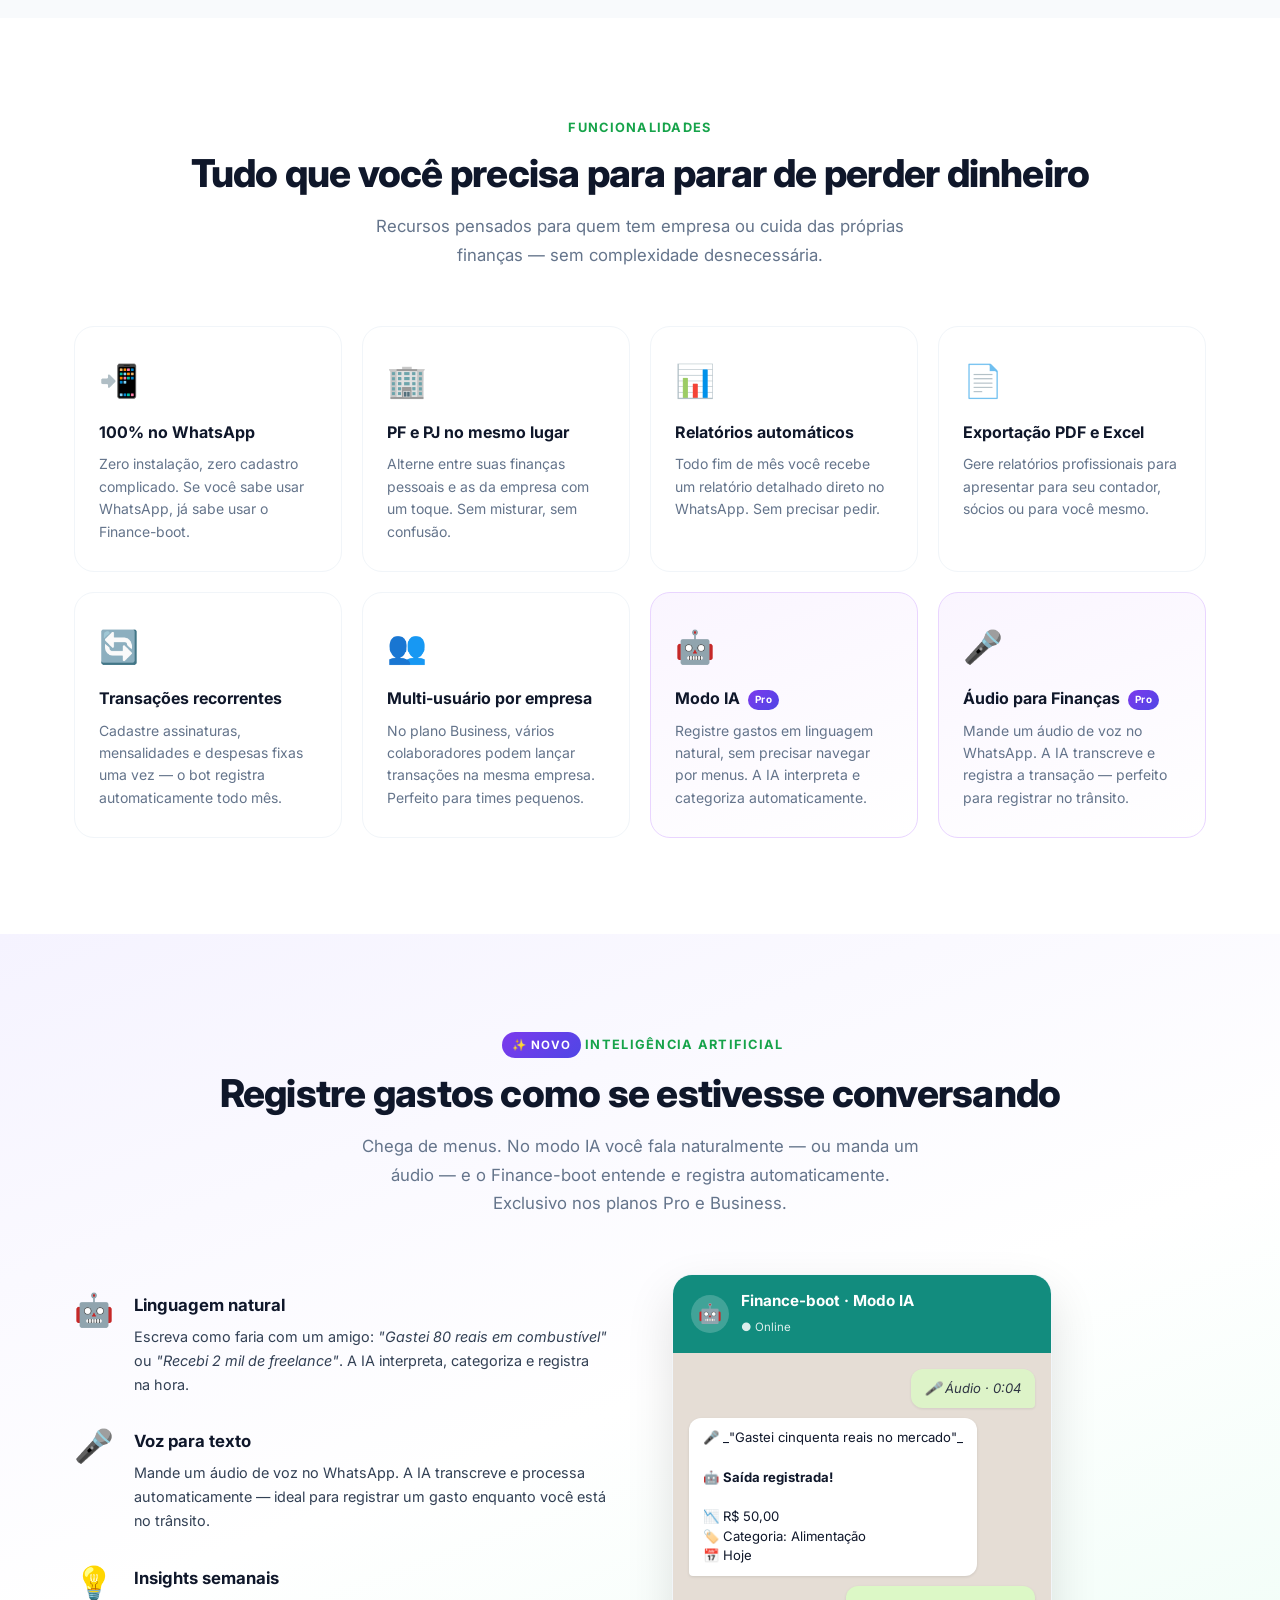
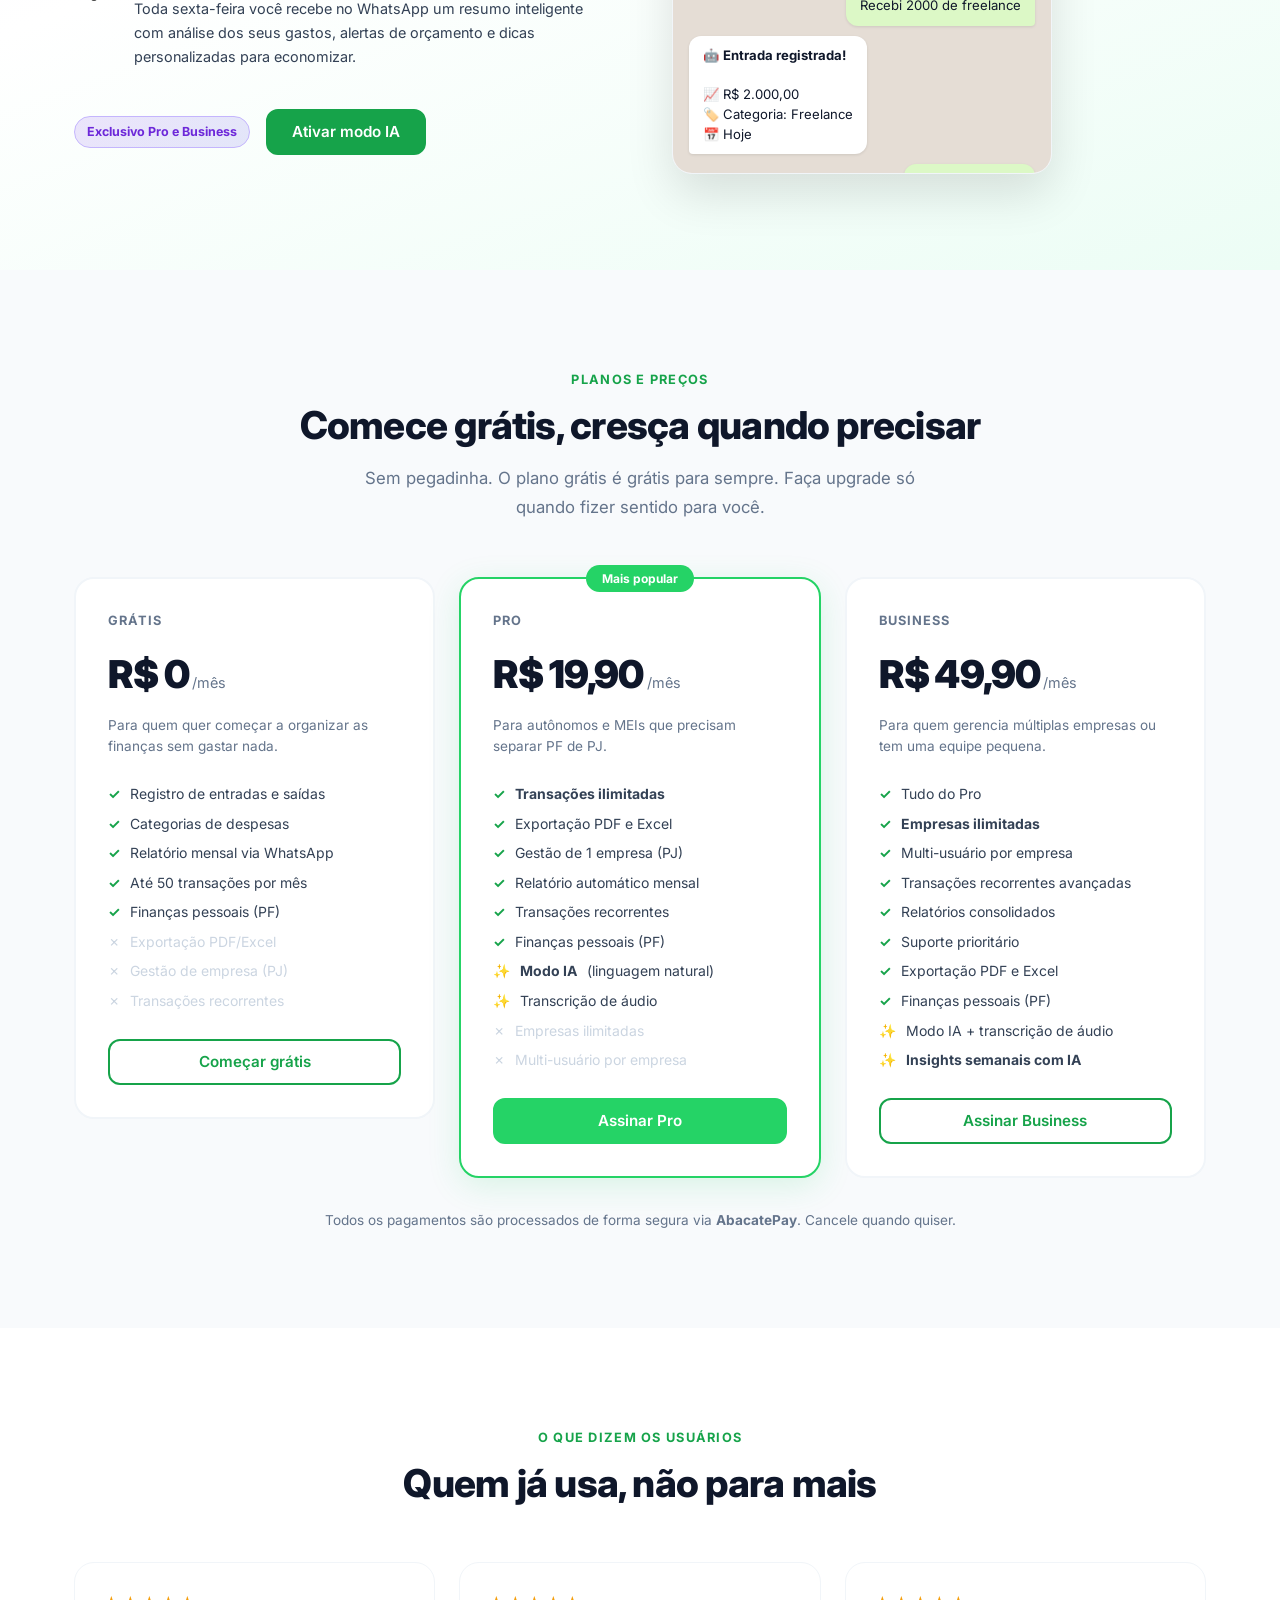
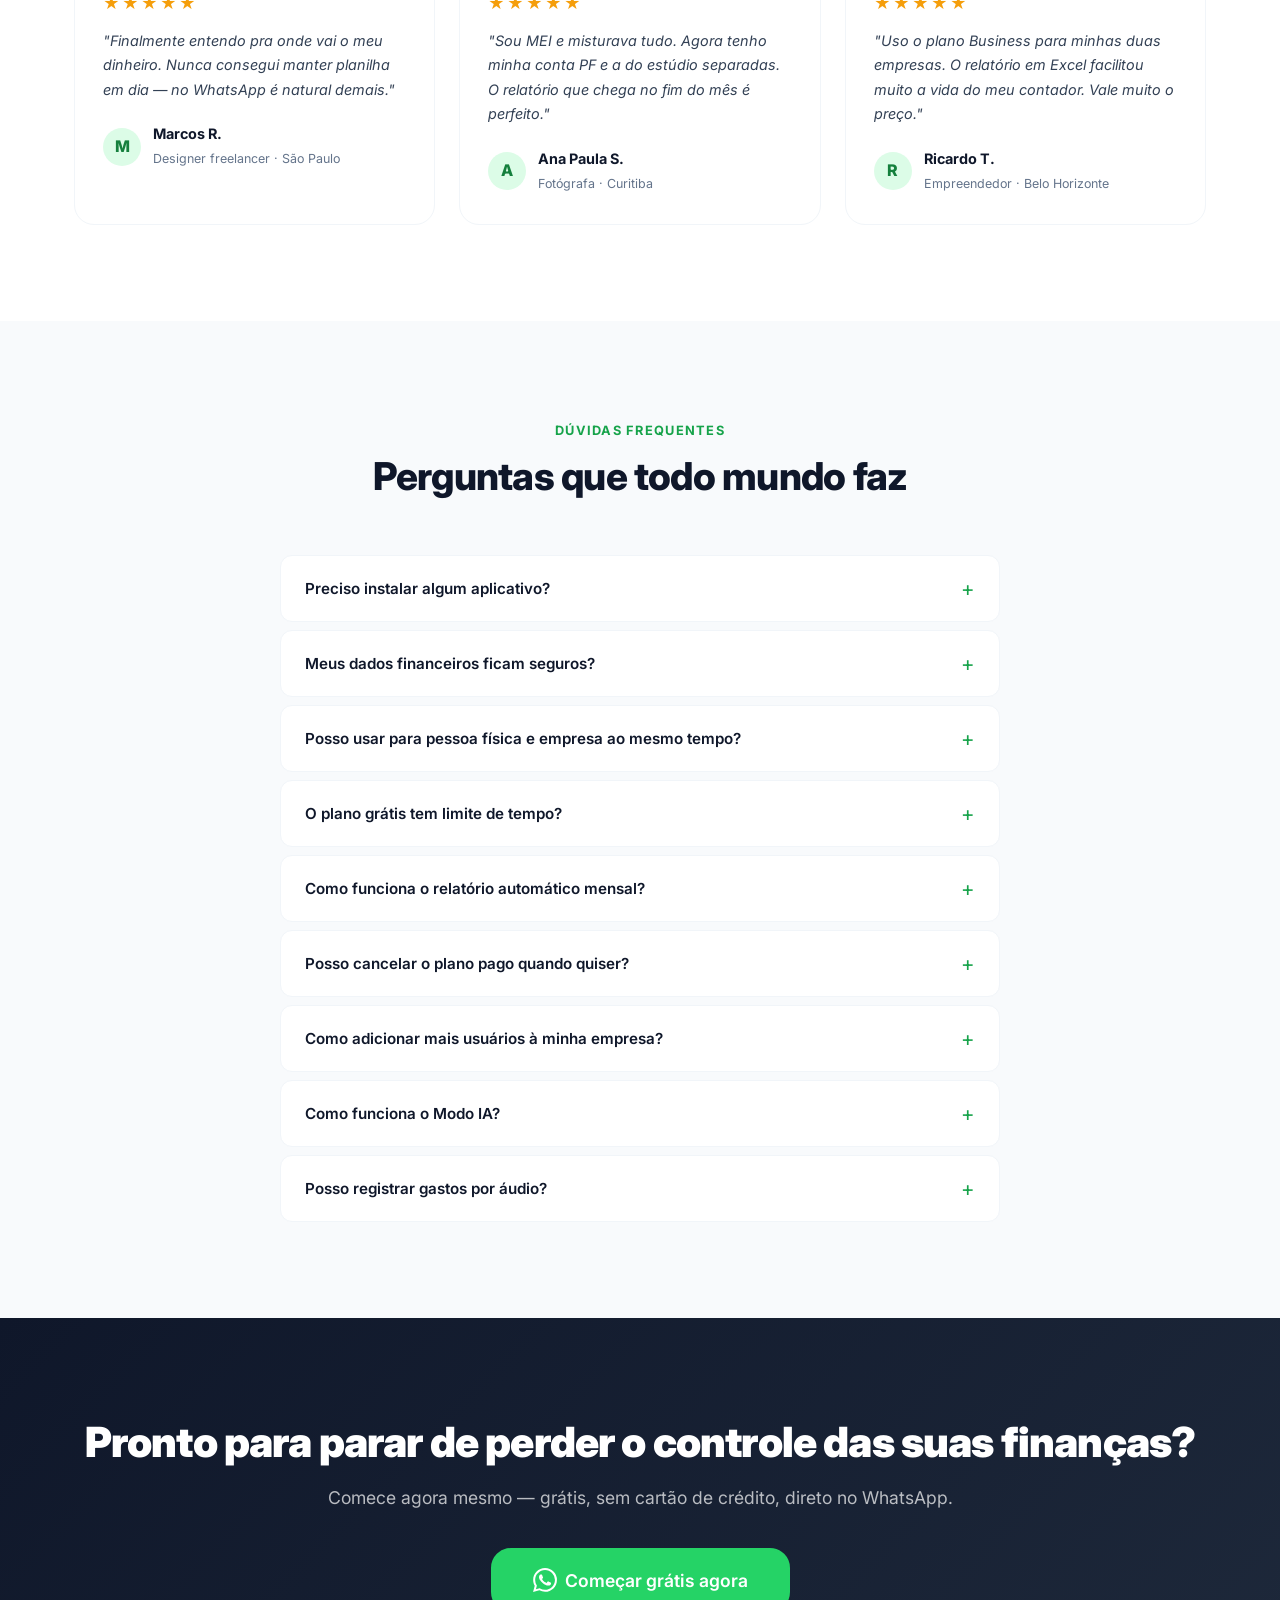
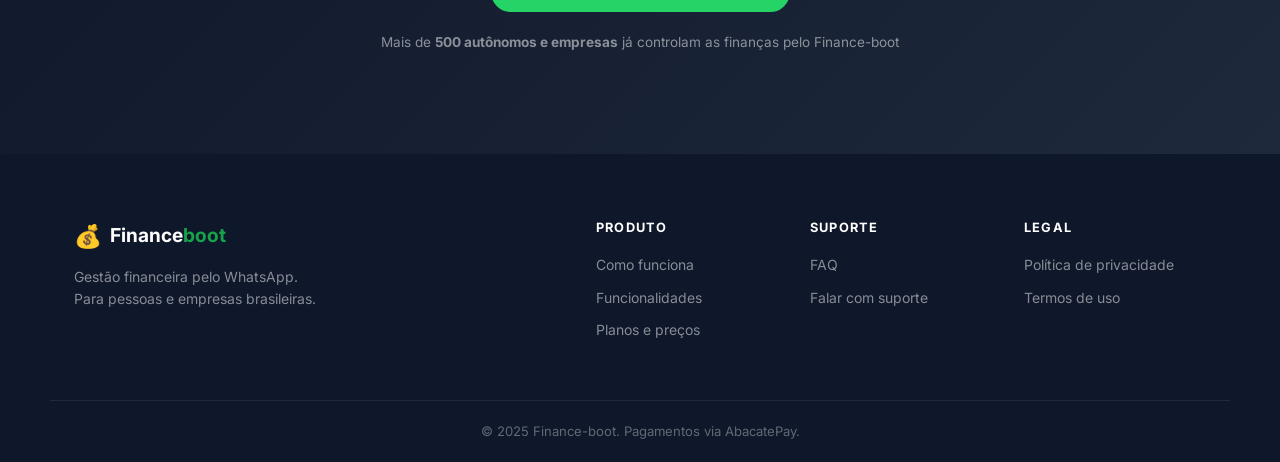
==== commit 757f542c: "Atualiza a landing page adicionando feature de ia" ====
--- a/index.html
+++ b/index.html
@@ -5,6 +5,7 @@
   <meta name="viewport" content="width=device-width, initial-scale=1.0" />
   <title>Finance-boot — Gestão financeira pelo WhatsApp</title>
   <meta name="description" content="Controle suas finanças pessoais e da empresa direto pelo WhatsApp. Sem instalar app. Grátis para começar." />
+  <link rel="icon" href="favicon.svg" type="image/svg+xml" />
   <link rel="preconnect" href="https://fonts.googleapis.com" />
   <link rel="preconnect" href="https://fonts.gstatic.com" crossorigin />
   <link href="https://fonts.googleapis.com/css2?family=Inter:wght@400;500;600;700;800;900&display=swap" rel="stylesheet" />
@@ -22,6 +23,7 @@
       <nav class="navbar__links">
         <a href="#como-funciona">Como funciona</a>
         <a href="#funcionalidades">Funcionalidades</a>
+        <a href="#ia" class="navbar__link--ia">IA <span class="nav-badge-new">Novo</span></a>
         <a href="#planos">Planos</a>
         <a href="#faq">FAQ</a>
       </nav>
@@ -35,6 +37,7 @@
     <nav class="navbar__mobile" id="mobile-menu">
       <a href="#como-funciona" onclick="toggleMenu()">Como funciona</a>
       <a href="#funcionalidades" onclick="toggleMenu()">Funcionalidades</a>
+      <a href="#ia" onclick="toggleMenu()">IA ✨</a>
       <a href="#planos" onclick="toggleMenu()">Planos</a>
       <a href="#faq" onclick="toggleMenu()">FAQ</a>
       <a href="https://wa.me/5500000000000?text=Oi%2C+quero+come%C3%A7ar+a+usar+o+Finance-boot%21" target="_blank" class="btn btn--primary" onclick="toggleMenu()">Começar grátis</a>
@@ -55,7 +58,7 @@
             Controle suas finanças pelo <span class="highlight">WhatsApp</span> — sem complicação
           </h1>
           <p class="hero__sub">
-            Registre entradas e saídas, gere relatórios profissionais e fique no controle do seu dinheiro — tudo numa conversa no WhatsApp. Funciona para você e para sua empresa.
+            Registre entradas e saídas, gere relatórios profissionais e fique no controle do seu dinheiro — tudo numa conversa no WhatsApp. Fale em linguagem natural ou mande um áudio e a IA entende e registra automaticamente. Funciona para você e para sua empresa.
           </p>
           <div class="hero__actions">
             <a href="https://wa.me/5500000000000?text=Oi%2C+quero+come%C3%A7ar+a+usar+o+Finance-boot%21" target="_blank" class="btn btn--whatsapp btn--lg">
@@ -183,15 +186,93 @@
             <h3>Multi-usuário por empresa</h3>
             <p>No plano Business, vários colaboradores podem lançar transações na mesma empresa. Perfeito para times pequenos.</p>
           </div>
-          <div class="feature-card">
-            <div class="feature-card__icon">🏷️</div>
-            <h3>Categorias personalizadas</h3>
-            <p>Organize cada gasto por categoria e veja exatamente onde seu dinheiro está indo com o breakdown mensal.</p>
-          </div>
-          <div class="feature-card">
-            <div class="feature-card__icon">🔒</div>
-            <h3>Dados seguros</h3>
-            <p>Banco MySQL com autenticação JWT, pagamentos via AbacatePay e monitoramento em tempo real.</p>
+          <div class="feature-card feature-card--ai">
+            <div class="feature-card__icon">🤖</div>
+            <h3>Modo IA <span class="feature-badge-pro">Pro</span></h3>
+            <p>Registre gastos em linguagem natural, sem precisar navegar por menus. A IA interpreta e categoriza automaticamente.</p>
+          </div>
+          <div class="feature-card feature-card--ai">
+            <div class="feature-card__icon">🎤</div>
+            <h3>Áudio para Finanças <span class="feature-badge-pro">Pro</span></h3>
+            <p>Mande um áudio de voz no WhatsApp. A IA transcreve e registra a transação — perfeito para registrar no trânsito.</p>
+          </div>
+        </div>
+      </div>
+    </section>
+
+    <!-- ========== IA ========== -->
+    <section class="section ai-section" id="ia">
+      <div class="container">
+        <div class="section-header">
+          <p class="section-label"><span class="ai-badge">✨ Novo</span> Inteligência Artificial</p>
+          <h2 class="section-title">Registre gastos como se estivesse conversando</h2>
+          <p class="section-desc">Chega de menus. No modo IA você fala naturalmente — ou manda um áudio — e o Finance-boot entende e registra automaticamente. Exclusivo nos planos Pro e Business.</p>
+        </div>
+        <div class="ai-layout">
+          <div class="ai-features-list">
+            <div class="ai-feature-item">
+              <div class="ai-feature-icon">🤖</div>
+              <div>
+                <h3>Linguagem natural</h3>
+                <p>Escreva como faria com um amigo: <em>"Gastei 80 reais em combustível"</em> ou <em>"Recebi 2 mil de freelance"</em>. A IA interpreta, categoriza e registra na hora.</p>
+              </div>
+            </div>
+            <div class="ai-feature-item">
+              <div class="ai-feature-icon">🎤</div>
+              <div>
+                <h3>Voz para texto</h3>
+                <p>Mande um áudio de voz no WhatsApp. A IA transcreve e processa automaticamente — ideal para registrar um gasto enquanto você está no trânsito.</p>
+              </div>
+            </div>
+            <div class="ai-feature-item">
+              <div class="ai-feature-icon">💡</div>
+              <div>
+                <h3>Insights semanais</h3>
+                <p>Toda sexta-feira você recebe no WhatsApp um resumo inteligente com análise dos seus gastos, alertas de orçamento e dicas personalizadas para economizar.</p>
+              </div>
+            </div>
+            <div class="ai-cta-row">
+              <span class="ai-plan-badge">Exclusivo Pro e Business</span>
+              <a href="https://wa.me/5500000000000?text=Oi%2C+quero+assinar+o+plano+Pro+do+Finance-boot%21" target="_blank" class="btn btn--primary">Ativar modo IA</a>
+            </div>
+          </div>
+          <div class="ai-mockup">
+            <div class="chat-mockup">
+              <div class="chat-mockup__header">
+                <div class="chat-avatar">🤖</div>
+                <div>
+                  <strong>Finance-boot · Modo IA</strong>
+                  <span class="online-dot">● Online</span>
+                </div>
+              </div>
+              <div class="chat-mockup__body">
+                <div class="chat-bubble user ai-audio-bubble">
+                  🎤 <em>Áudio · 0:04</em>
+                </div>
+                <div class="chat-bubble bot">
+                  🎤 _"Gastei cinquenta reais no mercado"_<br/><br/>
+                  🤖 <strong>Saída registrada!</strong><br/><br/>
+                  📉 R$ 50,00<br/>
+                  🏷️ Categoria: Alimentação<br/>
+                  📅 Hoje
+                </div>
+                <div class="chat-bubble user">Recebi 2000 de freelance</div>
+                <div class="chat-bubble bot">
+                  🤖 <strong>Entrada registrada!</strong><br/><br/>
+                  📈 R$ 2.000,00<br/>
+                  🏷️ Categoria: Freelance<br/>
+                  📅 Hoje
+                </div>
+                <div class="chat-bubble user">Qual meu saldo?</div>
+                <div class="chat-bubble bot">
+                  💰 <strong>Saldo do Mês</strong><br/><br/>
+                  📈 Receitas: R$ 2.000,00<br/>
+                  📉 Despesas: R$ 50,00<br/>
+                  ━━━━━━━━<br/>
+                  🤑 Saldo: + R$ 1.950,00
+                </div>
+              </div>
+            </div>
           </div>
         </div>
       </div>
@@ -238,7 +319,7 @@
             <div class="pricing-card__header">
               <p class="pricing-card__name">Pro</p>
               <div class="pricing-card__price">
-                <span class="price">R$ 29</span>
+                <span class="price">R$ 19,90</span>
                 <span class="price-period">/mês</span>
               </div>
               <p class="pricing-card__desc">Para autônomos e MEIs que precisam separar PF de PJ.</p>
@@ -250,6 +331,8 @@
               <li><span class="check">✓</span> Relatório automático mensal</li>
               <li><span class="check">✓</span> Transações recorrentes</li>
               <li><span class="check">✓</span> Finanças pessoais (PF)</li>
+              <li><span class="check check--ai">✨</span> <strong>Modo IA</strong> (linguagem natural)</li>
+              <li><span class="check check--ai">✨</span> Transcrição de áudio</li>
               <li class="disabled"><span class="cross">✗</span> Empresas ilimitadas</li>
               <li class="disabled"><span class="cross">✗</span> Multi-usuário por empresa</li>
             </ul>
@@ -263,7 +346,7 @@
             <div class="pricing-card__header">
               <p class="pricing-card__name">Business</p>
               <div class="pricing-card__price">
-                <span class="price">R$ 79</span>
+                <span class="price">R$ 49,90</span>
                 <span class="price-period">/mês</span>
               </div>
               <p class="pricing-card__desc">Para quem gerencia múltiplas empresas ou tem uma equipe pequena.</p>
@@ -277,6 +360,8 @@
               <li><span class="check">✓</span> Suporte prioritário</li>
               <li><span class="check">✓</span> Exportação PDF e Excel</li>
               <li><span class="check">✓</span> Finanças pessoais (PF)</li>
+              <li><span class="check check--ai">✨</span> Modo IA + transcrição de áudio</li>
+              <li><span class="check check--ai">✨</span> <strong>Insights semanais com IA</strong></li>
             </ul>
             <a href="https://wa.me/5500000000000?text=Oi%2C+quero+assinar+o+plano+Business+do+Finance-boot%21" target="_blank" class="btn btn--outline btn--full">
               Assinar Business
@@ -409,6 +494,26 @@
             </button>
             <div class="faq-answer">
               <p>No plano Business, você pode convidar outros usuários para lançar transações na mesma empresa. Basta pedir ao Finance-boot o link de convite e compartilhar com seu time pelo próprio WhatsApp.</p>
+            </div>
+          </div>
+
+          <div class="faq-item">
+            <button class="faq-question" onclick="toggleFaq(this)">
+              Como funciona o Modo IA?
+              <span class="faq-icon">+</span>
+            </button>
+            <div class="faq-answer">
+              <p>No Modo IA (disponível nos planos Pro e Business), você digita mensagens em linguagem natural — como <em>"Gastei 80 reais em combustível"</em> ou <em>"Recebi 1.500 de cliente"</em> — e o Finance-boot usa Inteligência Artificial para interpretar, categorizar e registrar a transação automaticamente. Sem precisar escolher opções de menu.</p>
+            </div>
+          </div>
+
+          <div class="faq-item">
+            <button class="faq-question" onclick="toggleFaq(this)">
+              Posso registrar gastos por áudio?
+              <span class="faq-icon">+</span>
+            </button>
+            <div class="faq-answer">
+              <p>Sim! Com o Modo IA ativo (planos Pro e Business), basta mandar um áudio de voz no WhatsApp. A IA transcreve a mensagem automaticamente usando tecnologia de reconhecimento de voz e registra a transação — ideal para quando você está dirigindo ou com as mãos ocupadas.</p>
             </div>
           </div>
 
--- a/style.css
+++ b/style.css
@@ -710,6 +710,133 @@
 }
 .footer__bottom p { font-size: .82rem; color: rgba(255,255,255,.35); }
 
+/* ---------- AI Section ---------- */
+.ai-section {
+  background: linear-gradient(160deg, #f5f3ff 0%, #ffffff 50%, #ecfdf5 100%);
+}
+
+.ai-badge {
+  display: inline-flex;
+  align-items: center;
+  gap: 6px;
+  background: linear-gradient(135deg, #7c3aed, #4f46e5);
+  color: #fff;
+  font-size: .72rem;
+  font-weight: 700;
+  text-transform: uppercase;
+  letter-spacing: .08em;
+  padding: 4px 10px;
+  border-radius: 999px;
+  vertical-align: middle;
+  margin-left: 6px;
+}
+
+.ai-layout {
+  display: grid;
+  grid-template-columns: 1fr 1fr;
+  gap: 64px;
+  align-items: center;
+  margin-top: 16px;
+}
+
+.ai-features-list {
+  display: flex;
+  flex-direction: column;
+  gap: 32px;
+}
+
+.ai-feature-item {
+  display: flex;
+  gap: 20px;
+  align-items: flex-start;
+}
+
+.ai-feature-icon {
+  font-size: 2rem;
+  flex-shrink: 0;
+  line-height: 1;
+  margin-top: 2px;
+}
+
+.ai-feature-item h3 {
+  font-size: 1.05rem;
+  font-weight: 700;
+  color: var(--dark);
+  margin-bottom: 6px;
+}
+
+.ai-feature-item p {
+  font-size: .9rem;
+  color: var(--gray-700);
+  line-height: 1.65;
+}
+
+.ai-cta-row {
+  display: flex;
+  align-items: center;
+  gap: 16px;
+  flex-wrap: wrap;
+  padding-top: 8px;
+}
+
+.ai-plan-badge {
+  display: inline-block;
+  background: linear-gradient(135deg, #7c3aed22, #4f46e522);
+  color: #6d28d9;
+  border: 1px solid #c4b5fd;
+  font-size: .78rem;
+  font-weight: 700;
+  padding: 5px 12px;
+  border-radius: 999px;
+}
+
+.ai-audio-bubble {
+  font-style: italic;
+  opacity: .85;
+}
+
+/* Navbar IA link */
+.navbar__link--ia {
+  display: inline-flex;
+  align-items: center;
+  gap: 6px;
+}
+
+.nav-badge-new {
+  background: linear-gradient(135deg, #7c3aed, #4f46e5);
+  color: #fff;
+  font-size: .6rem;
+  font-weight: 800;
+  text-transform: uppercase;
+  padding: 2px 6px;
+  border-radius: 999px;
+  letter-spacing: .05em;
+}
+
+/* Feature card AI variant */
+.feature-card--ai {
+  border-color: #e9d5ff;
+  background: linear-gradient(160deg, #faf5ff 0%, #ffffff 100%);
+}
+
+.feature-badge-pro {
+  display: inline-block;
+  background: linear-gradient(135deg, #7c3aed, #4f46e5);
+  color: #fff;
+  font-size: .62rem;
+  font-weight: 700;
+  padding: 2px 7px;
+  border-radius: 999px;
+  vertical-align: middle;
+  margin-left: 4px;
+  letter-spacing: .04em;
+}
+
+/* Pricing AI checkmarks */
+.check--ai {
+  color: #7c3aed !important;
+}
+
 /* ---------- Responsive ---------- */
 @media (max-width: 1024px) {
   .pricing-grid { grid-template-columns: 1fr; max-width: 480px; margin: 0 auto; }
@@ -734,6 +861,9 @@
   .step { max-width: 100%; width: 100%; }
 
   .features-grid { grid-template-columns: 1fr; }
+
+  .ai-layout { grid-template-columns: 1fr; gap: 40px; }
+  .ai-mockup { order: -1; }
 
   .footer__inner { grid-template-columns: 1fr; gap: 40px; }
   .footer__links { grid-template-columns: repeat(2, 1fr); }
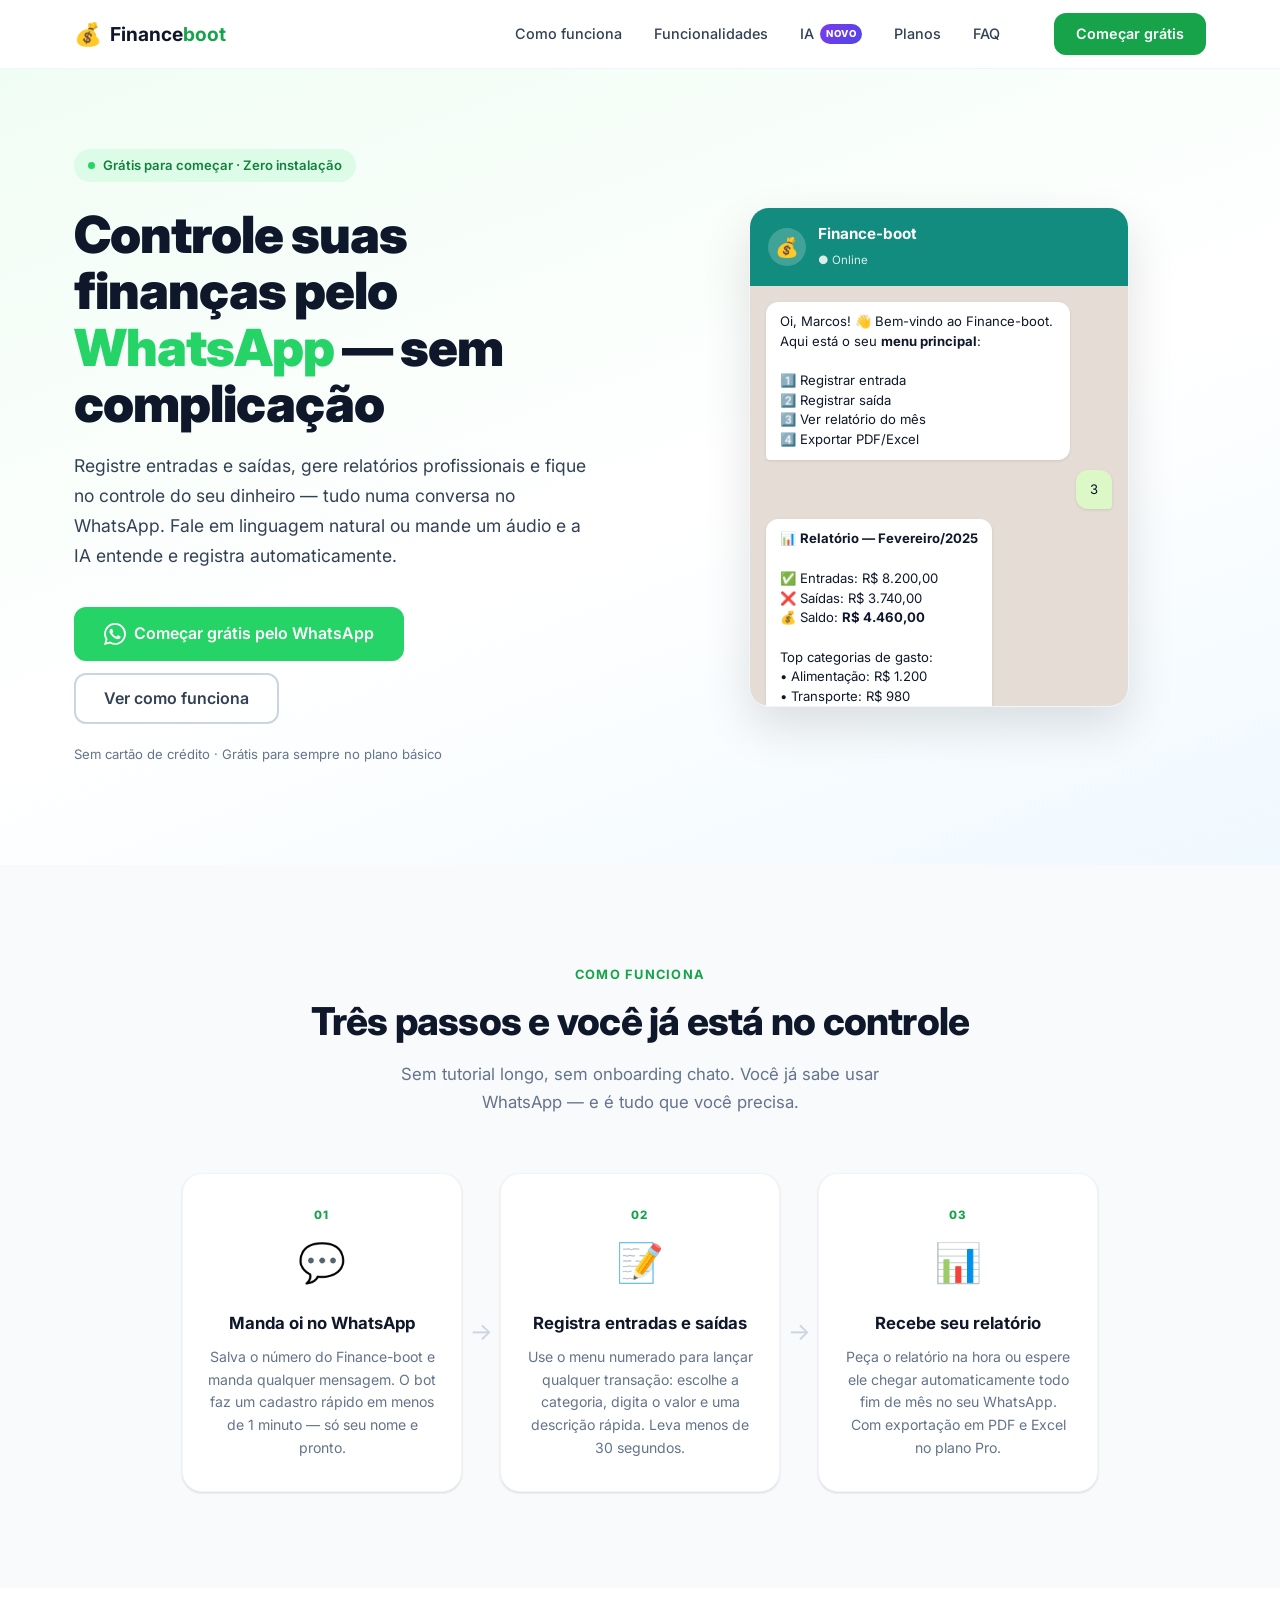
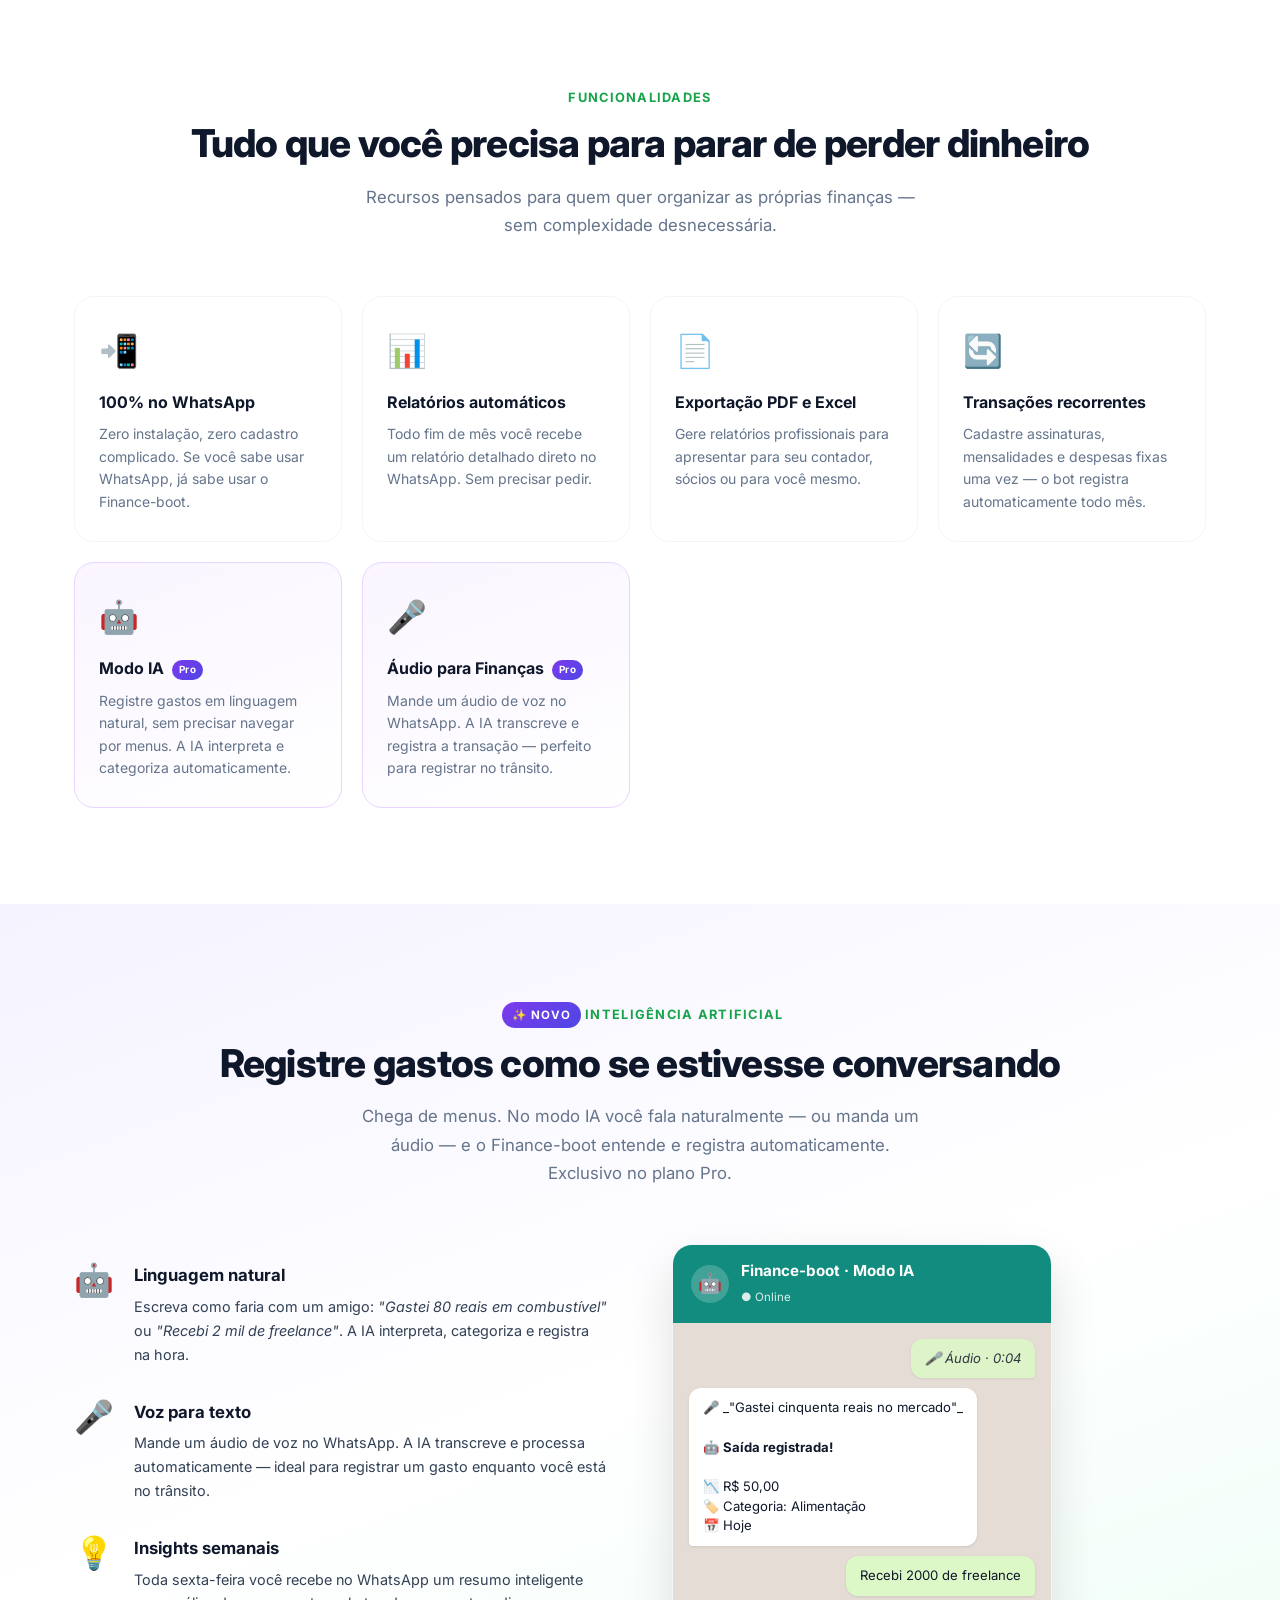
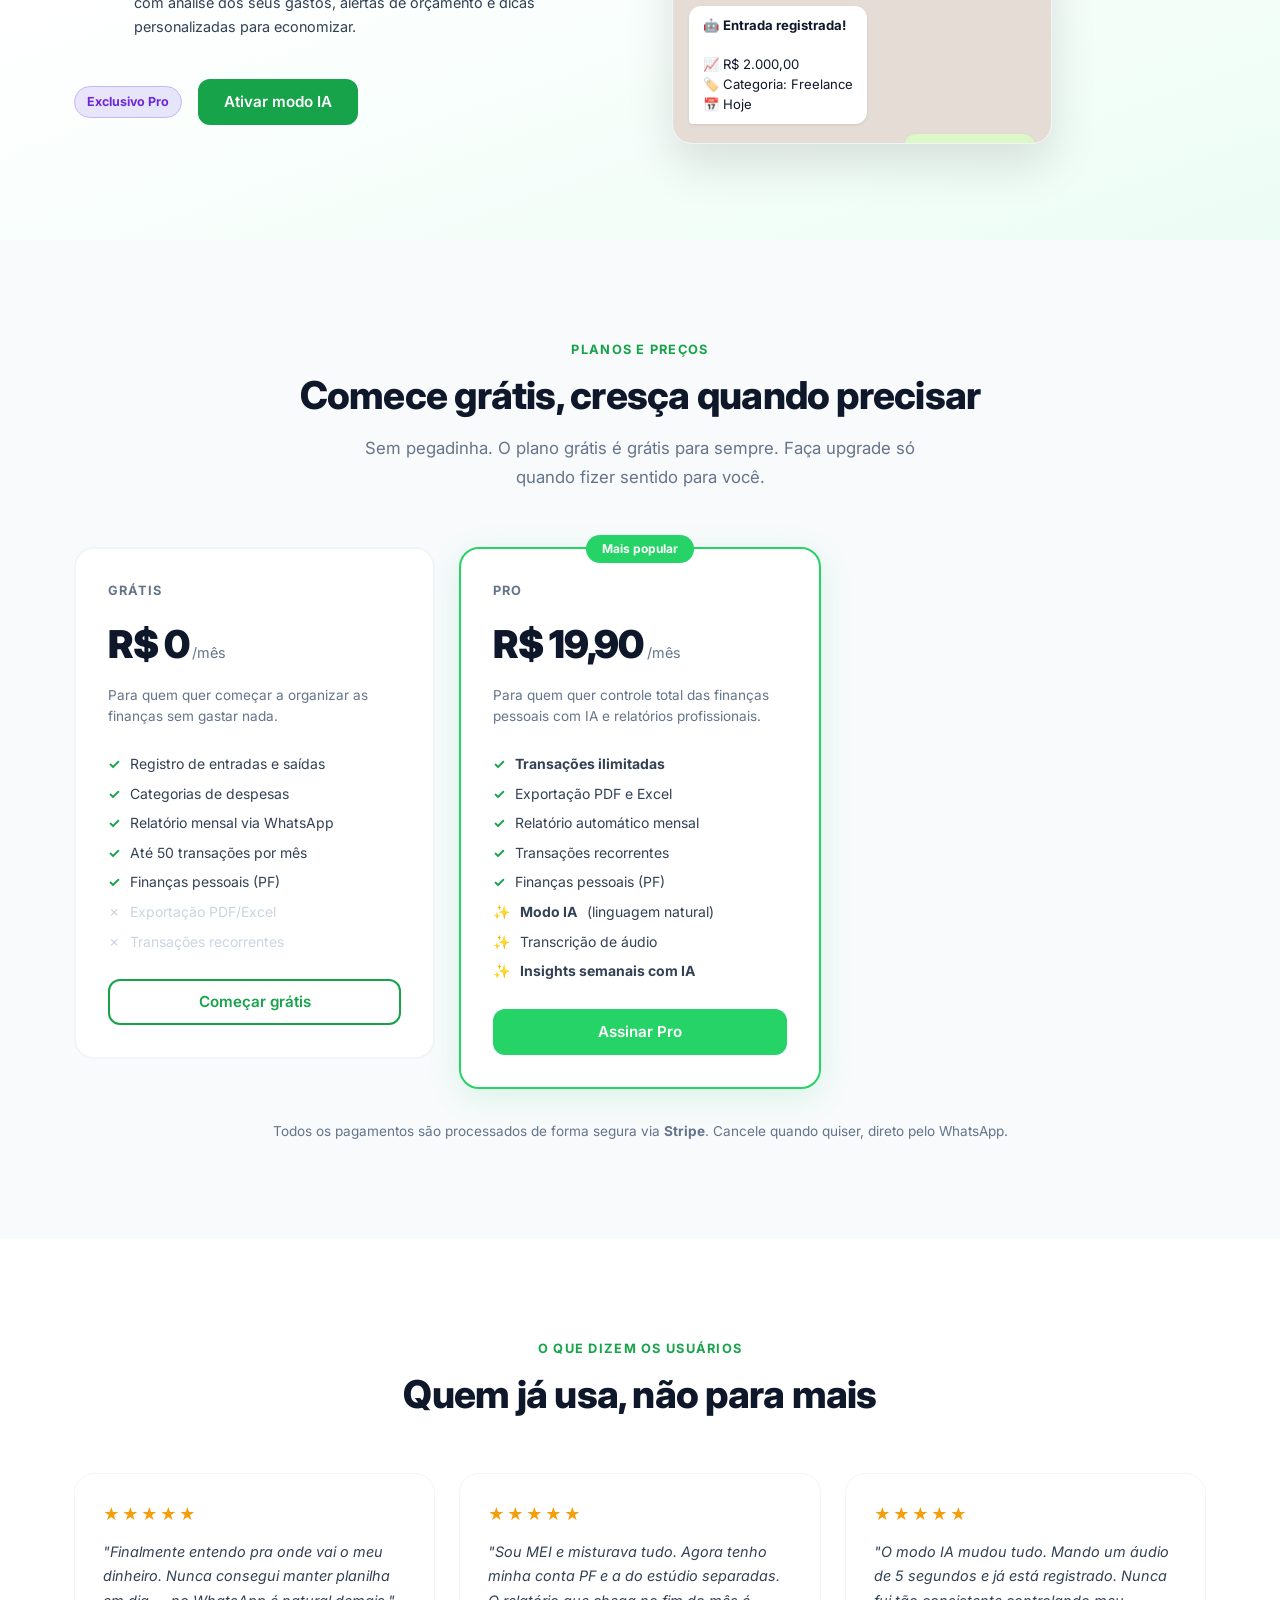
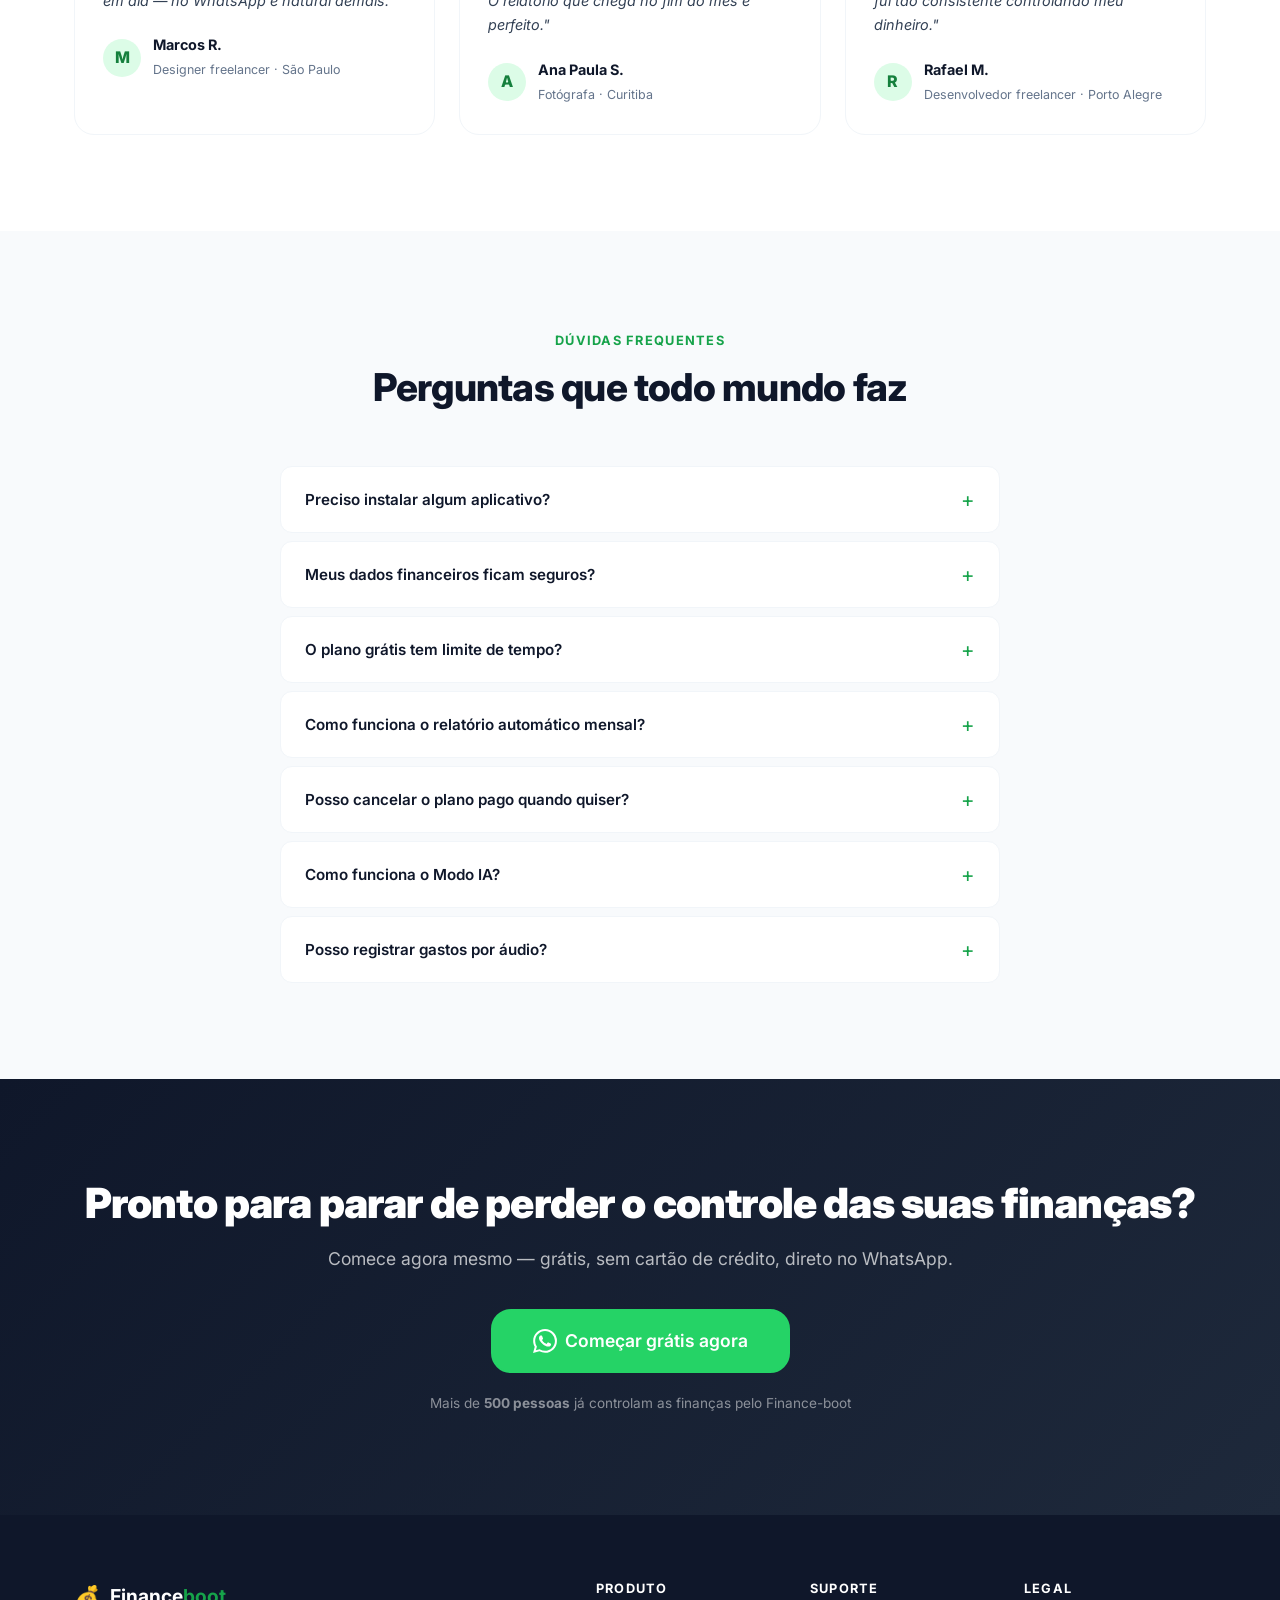
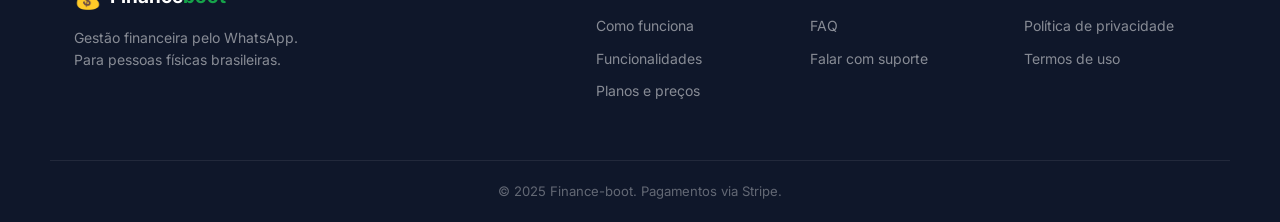
==== commit fc79cd4e: "atualiza landing page" ====
--- a/index.html
+++ b/index.html
@@ -4,7 +4,7 @@
   <meta charset="UTF-8" />
   <meta name="viewport" content="width=device-width, initial-scale=1.0" />
   <title>Finance-boot — Gestão financeira pelo WhatsApp</title>
-  <meta name="description" content="Controle suas finanças pessoais e da empresa direto pelo WhatsApp. Sem instalar app. Grátis para começar." />
+  <meta name="description" content="Controle suas finanças pessoais direto pelo WhatsApp. Sem instalar app. Grátis para começar." />
   <link rel="icon" href="favicon.svg" type="image/svg+xml" />
   <link rel="preconnect" href="https://fonts.googleapis.com" />
   <link rel="preconnect" href="https://fonts.gstatic.com" crossorigin />
@@ -58,7 +58,7 @@
             Controle suas finanças pelo <span class="highlight">WhatsApp</span> — sem complicação
           </h1>
           <p class="hero__sub">
-            Registre entradas e saídas, gere relatórios profissionais e fique no controle do seu dinheiro — tudo numa conversa no WhatsApp. Fale em linguagem natural ou mande um áudio e a IA entende e registra automaticamente. Funciona para você e para sua empresa.
+            Registre entradas e saídas, gere relatórios profissionais e fique no controle do seu dinheiro — tudo numa conversa no WhatsApp. Fale em linguagem natural ou mande um áudio e a IA entende e registra automaticamente.
           </p>
           <div class="hero__actions">
             <a href="https://wa.me/5500000000000?text=Oi%2C+quero+come%C3%A7ar+a+usar+o+Finance-boot%21" target="_blank" class="btn btn--whatsapp btn--lg">
@@ -82,31 +82,22 @@
             </div>
             <div class="chat-mockup__body">
               <div class="chat-bubble bot">
-                Oi, Marcos! 👋 Vejo que você acabou de chegar. Me diz: você quer controlar suas finanças <strong>pessoais</strong> ou também tem uma <strong>empresa</strong>?
-              </div>
-              <div class="chat-bubble user">Tenho empresa sim!</div>
-              <div class="chat-bubble bot">
-                Ótimo! 🏢 Pode me passar o nome da empresa e o CNPJ? (opcional)
-              </div>
-              <div class="chat-bubble user">Marcos Studio — 12.345.678/0001-90</div>
-              <div class="chat-bubble bot">
-                Tudo pronto, Marcos! Aqui está o seu <strong>menu principal</strong>:<br/><br/>
+                Oi, Marcos! 👋 Bem-vindo ao Finance-boot. Aqui está o seu <strong>menu principal</strong>:<br/><br/>
                 1️⃣ Registrar entrada<br/>
                 2️⃣ Registrar saída<br/>
                 3️⃣ Ver relatório do mês<br/>
-                4️⃣ Exportar PDF/Excel<br/>
-                5️⃣ Alternar para finanças pessoais
+                4️⃣ Exportar PDF/Excel
               </div>
               <div class="chat-bubble user">3</div>
               <div class="chat-bubble bot">
                 📊 <strong>Relatório — Fevereiro/2025</strong><br/><br/>
-                ✅ Entradas: R$ 12.800,00<br/>
-                ❌ Saídas: R$ 7.340,00<br/>
-                💰 Saldo: <strong>R$ 5.460,00</strong><br/><br/>
+                ✅ Entradas: R$ 8.200,00<br/>
+                ❌ Saídas: R$ 3.740,00<br/>
+                💰 Saldo: <strong>R$ 4.460,00</strong><br/><br/>
                 Top categorias de gasto:<br/>
-                • Fornecedores: R$ 3.100<br/>
-                • Marketing: R$ 2.100<br/>
-                • Operacional: R$ 2.140
+                • Alimentação: R$ 1.200<br/>
+                • Transporte: R$ 980<br/>
+                • Lazer: R$ 760
               </div>
             </div>
           </div>
@@ -127,7 +118,7 @@
             <div class="step__number">01</div>
             <div class="step__icon">💬</div>
             <h3>Manda oi no WhatsApp</h3>
-            <p>Salva o número do Finance-boot e manda qualquer mensagem. O bot faz um cadastro rápido em menos de 1 minuto — nome, se tem empresa, CNPJ opcional.</p>
+            <p>Salva o número do Finance-boot e manda qualquer mensagem. O bot faz um cadastro rápido em menos de 1 minuto — só seu nome e pronto.</p>
           </div>
           <div class="step__arrow">→</div>
           <div class="step">
@@ -153,7 +144,7 @@
         <div class="section-header">
           <p class="section-label">Funcionalidades</p>
           <h2 class="section-title">Tudo que você precisa para parar de perder dinheiro</h2>
-          <p class="section-desc">Recursos pensados para quem tem empresa ou cuida das próprias finanças — sem complexidade desnecessária.</p>
+          <p class="section-desc">Recursos pensados para quem quer organizar as próprias finanças — sem complexidade desnecessária.</p>
         </div>
         <div class="features-grid">
           <div class="feature-card">
@@ -162,11 +153,6 @@
             <p>Zero instalação, zero cadastro complicado. Se você sabe usar WhatsApp, já sabe usar o Finance-boot.</p>
           </div>
           <div class="feature-card">
-            <div class="feature-card__icon">🏢</div>
-            <h3>PF e PJ no mesmo lugar</h3>
-            <p>Alterne entre suas finanças pessoais e as da empresa com um toque. Sem misturar, sem confusão.</p>
-          </div>
-          <div class="feature-card">
             <div class="feature-card__icon">📊</div>
             <h3>Relatórios automáticos</h3>
             <p>Todo fim de mês você recebe um relatório detalhado direto no WhatsApp. Sem precisar pedir.</p>
@@ -180,11 +166,6 @@
             <div class="feature-card__icon">🔄</div>
             <h3>Transações recorrentes</h3>
             <p>Cadastre assinaturas, mensalidades e despesas fixas uma vez — o bot registra automaticamente todo mês.</p>
-          </div>
-          <div class="feature-card">
-            <div class="feature-card__icon">👥</div>
-            <h3>Multi-usuário por empresa</h3>
-            <p>No plano Business, vários colaboradores podem lançar transações na mesma empresa. Perfeito para times pequenos.</p>
           </div>
           <div class="feature-card feature-card--ai">
             <div class="feature-card__icon">🤖</div>
@@ -206,7 +187,7 @@
         <div class="section-header">
           <p class="section-label"><span class="ai-badge">✨ Novo</span> Inteligência Artificial</p>
           <h2 class="section-title">Registre gastos como se estivesse conversando</h2>
-          <p class="section-desc">Chega de menus. No modo IA você fala naturalmente — ou manda um áudio — e o Finance-boot entende e registra automaticamente. Exclusivo nos planos Pro e Business.</p>
+          <p class="section-desc">Chega de menus. No modo IA você fala naturalmente — ou manda um áudio — e o Finance-boot entende e registra automaticamente. Exclusivo no plano Pro.</p>
         </div>
         <div class="ai-layout">
           <div class="ai-features-list">
@@ -232,7 +213,7 @@
               </div>
             </div>
             <div class="ai-cta-row">
-              <span class="ai-plan-badge">Exclusivo Pro e Business</span>
+              <span class="ai-plan-badge">Exclusivo Pro</span>
               <a href="https://wa.me/5500000000000?text=Oi%2C+quero+assinar+o+plano+Pro+do+Finance-boot%21" target="_blank" class="btn btn--primary">Ativar modo IA</a>
             </div>
           </div>
@@ -305,7 +286,6 @@
               <li><span class="check">✓</span> Até 50 transações por mês</li>
               <li><span class="check">✓</span> Finanças pessoais (PF)</li>
               <li class="disabled"><span class="cross">✗</span> Exportação PDF/Excel</li>
-              <li class="disabled"><span class="cross">✗</span> Gestão de empresa (PJ)</li>
               <li class="disabled"><span class="cross">✗</span> Transações recorrentes</li>
             </ul>
             <a href="https://wa.me/5500000000000?text=Oi%2C+quero+come%C3%A7ar+a+usar+o+Finance-boot%21" target="_blank" class="btn btn--outline btn--full">
@@ -322,54 +302,26 @@
                 <span class="price">R$ 19,90</span>
                 <span class="price-period">/mês</span>
               </div>
-              <p class="pricing-card__desc">Para autônomos e MEIs que precisam separar PF de PJ.</p>
+              <p class="pricing-card__desc">Para quem quer controle total das finanças pessoais com IA e relatórios profissionais.</p>
             </div>
             <ul class="pricing-card__features">
               <li><span class="check">✓</span> <strong>Transações ilimitadas</strong></li>
               <li><span class="check">✓</span> Exportação PDF e Excel</li>
-              <li><span class="check">✓</span> Gestão de 1 empresa (PJ)</li>
               <li><span class="check">✓</span> Relatório automático mensal</li>
               <li><span class="check">✓</span> Transações recorrentes</li>
               <li><span class="check">✓</span> Finanças pessoais (PF)</li>
               <li><span class="check check--ai">✨</span> <strong>Modo IA</strong> (linguagem natural)</li>
               <li><span class="check check--ai">✨</span> Transcrição de áudio</li>
-              <li class="disabled"><span class="cross">✗</span> Empresas ilimitadas</li>
-              <li class="disabled"><span class="cross">✗</span> Multi-usuário por empresa</li>
+              <li><span class="check check--ai">✨</span> <strong>Insights semanais com IA</strong></li>
             </ul>
             <a href="https://wa.me/5500000000000?text=Oi%2C+quero+assinar+o+plano+Pro+do+Finance-boot%21" target="_blank" class="btn btn--whatsapp btn--full">
               Assinar Pro
             </a>
           </div>
 
-          <!-- Business -->
-          <div class="pricing-card">
-            <div class="pricing-card__header">
-              <p class="pricing-card__name">Business</p>
-              <div class="pricing-card__price">
-                <span class="price">R$ 49,90</span>
-                <span class="price-period">/mês</span>
-              </div>
-              <p class="pricing-card__desc">Para quem gerencia múltiplas empresas ou tem uma equipe pequena.</p>
-            </div>
-            <ul class="pricing-card__features">
-              <li><span class="check">✓</span> Tudo do Pro</li>
-              <li><span class="check">✓</span> <strong>Empresas ilimitadas</strong></li>
-              <li><span class="check">✓</span> Multi-usuário por empresa</li>
-              <li><span class="check">✓</span> Transações recorrentes avançadas</li>
-              <li><span class="check">✓</span> Relatórios consolidados</li>
-              <li><span class="check">✓</span> Suporte prioritário</li>
-              <li><span class="check">✓</span> Exportação PDF e Excel</li>
-              <li><span class="check">✓</span> Finanças pessoais (PF)</li>
-              <li><span class="check check--ai">✨</span> Modo IA + transcrição de áudio</li>
-              <li><span class="check check--ai">✨</span> <strong>Insights semanais com IA</strong></li>
-            </ul>
-            <a href="https://wa.me/5500000000000?text=Oi%2C+quero+assinar+o+plano+Business+do+Finance-boot%21" target="_blank" class="btn btn--outline btn--full">
-              Assinar Business
-            </a>
-          </div>
-
-        </div>
-        <p class="pricing-note">Todos os pagamentos são processados de forma segura via <strong>AbacatePay</strong>. Cancele quando quiser.</p>
+
+        </div>
+        <p class="pricing-note">Todos os pagamentos são processados de forma segura via <strong>Stripe</strong>. Cancele quando quiser, direto pelo WhatsApp.</p>
       </div>
     </section>
 
@@ -405,12 +357,12 @@
           </div>
           <div class="testimonial">
             <div class="testimonial__stars">★★★★★</div>
-            <p>"Uso o plano Business para minhas duas empresas. O relatório em Excel facilitou muito a vida do meu contador. Vale muito o preço."</p>
+            <p>"O modo IA mudou tudo. Mando um áudio de 5 segundos e já está registrado. Nunca fui tão consistente controlando meu dinheiro."</p>
             <div class="testimonial__author">
               <div class="testimonial__avatar">R</div>
               <div>
-                <strong>Ricardo T.</strong>
-                <span>Empreendedor · Belo Horizonte</span>
+                <strong>Rafael M.</strong>
+                <span>Desenvolvedor freelancer · Porto Alegre</span>
               </div>
             </div>
           </div>
@@ -443,19 +395,10 @@
               <span class="faq-icon">+</span>
             </button>
             <div class="faq-answer">
-              <p>Sim. Seus dados são armazenados em banco de dados MySQL com autenticação via JWT. Os pagamentos são processados pelo AbacatePay, uma plataforma de pagamentos brasileira segura. Além disso, temos monitoramento em tempo real dos sistemas.</p>
-            </div>
-          </div>
-
-          <div class="faq-item">
-            <button class="faq-question" onclick="toggleFaq(this)">
-              Posso usar para pessoa física e empresa ao mesmo tempo?
-              <span class="faq-icon">+</span>
-            </button>
-            <div class="faq-answer">
-              <p>Sim! É uma das principais vantagens do Finance-boot. No plano Pro você gerencia suas finanças pessoais e de uma empresa. No plano Business, você tem empresas ilimitadas — tudo no mesmo WhatsApp.</p>
-            </div>
-          </div>
+              <p>Sim. Seus dados são armazenados em banco de dados PostgreSQL com autenticação via JWT. Os pagamentos são processados pelo Stripe, plataforma global de pagamentos com criptografia de ponta a ponta. Além disso, temos monitoramento em tempo real dos sistemas.</p>
+            </div>
+          </div>
+
 
           <div class="faq-item">
             <button class="faq-question" onclick="toggleFaq(this)">
@@ -463,7 +406,7 @@
               <span class="faq-icon">+</span>
             </button>
             <div class="faq-answer">
-              <p>Não. O plano grátis é para sempre. A única limitação é o número de transações por mês (até 50) e funcionalidades avançadas como exportação PDF e gestão de empresa. Você só precisa fazer upgrade se quiser mais.</p>
+              <p>Não. O plano grátis é para sempre. A única limitação é o número de transações por mês (até 50) e funcionalidades avançadas como exportação PDF e modo IA. Você só precisa fazer upgrade se quiser mais.</p>
             </div>
           </div>
 
@@ -473,7 +416,7 @@
               <span class="faq-icon">+</span>
             </button>
             <div class="faq-answer">
-              <p>No último dia de cada mês, o Finance-boot envia automaticamente no seu WhatsApp um resumo completo: total de entradas, total de saídas, saldo e os principais gastos por categoria. Nos planos Pro e Business você também recebe a opção de exportar em PDF ou Excel.</p>
+              <p>No último dia de cada mês, o Finance-boot envia automaticamente no seu WhatsApp um resumo completo: total de entradas, total de saídas, saldo, principais gastos por categoria e <strong>comparação com o mês anterior</strong> (receitas, despesas e saldo). No plano Pro você também recebe a opção de exportar em PDF ou Excel.</p>
             </div>
           </div>
 
@@ -487,15 +430,6 @@
             </div>
           </div>
 
-          <div class="faq-item">
-            <button class="faq-question" onclick="toggleFaq(this)">
-              Como adicionar mais usuários à minha empresa?
-              <span class="faq-icon">+</span>
-            </button>
-            <div class="faq-answer">
-              <p>No plano Business, você pode convidar outros usuários para lançar transações na mesma empresa. Basta pedir ao Finance-boot o link de convite e compartilhar com seu time pelo próprio WhatsApp.</p>
-            </div>
-          </div>
 
           <div class="faq-item">
             <button class="faq-question" onclick="toggleFaq(this)">
@@ -503,7 +437,7 @@
               <span class="faq-icon">+</span>
             </button>
             <div class="faq-answer">
-              <p>No Modo IA (disponível nos planos Pro e Business), você digita mensagens em linguagem natural — como <em>"Gastei 80 reais em combustível"</em> ou <em>"Recebi 1.500 de cliente"</em> — e o Finance-boot usa Inteligência Artificial para interpretar, categorizar e registrar a transação automaticamente. Sem precisar escolher opções de menu.</p>
+              <p>No Modo IA (disponível nos plano Pro), você digita mensagens em linguagem natural — como <em>"Gastei 80 reais em combustível"</em> ou <em>"Recebi 1.500 de cliente"</em> — e o Finance-boot usa Inteligência Artificial para interpretar, categorizar e registrar a transação automaticamente. Sem precisar escolher opções de menu.</p>
             </div>
           </div>
 
@@ -513,7 +447,7 @@
               <span class="faq-icon">+</span>
             </button>
             <div class="faq-answer">
-              <p>Sim! Com o Modo IA ativo (planos Pro e Business), basta mandar um áudio de voz no WhatsApp. A IA transcreve a mensagem automaticamente usando tecnologia de reconhecimento de voz e registra a transação — ideal para quando você está dirigindo ou com as mãos ocupadas.</p>
+              <p>Sim! Com o Modo IA ativo (plano Pro), basta mandar um áudio de voz no WhatsApp. A IA transcreve a mensagem automaticamente usando tecnologia de reconhecimento de voz e registra a transação — ideal para quando você está dirigindo ou com as mãos ocupadas.</p>
             </div>
           </div>
 
@@ -530,7 +464,7 @@
           <svg width="24" height="24" viewBox="0 0 24 24" fill="currentColor"><path d="M17.472 14.382c-.297-.149-1.758-.867-2.03-.967-.273-.099-.471-.148-.67.15-.197.297-.767.966-.94 1.164-.173.199-.347.223-.644.075-.297-.15-1.255-.463-2.39-1.475-.883-.788-1.48-1.761-1.653-2.059-.173-.297-.018-.458.13-.606.134-.133.298-.347.446-.52.149-.174.198-.298.298-.497.099-.198.05-.371-.025-.52-.075-.149-.669-1.612-.916-2.207-.242-.579-.487-.5-.669-.51-.173-.008-.371-.01-.57-.01-.198 0-.52.074-.792.372-.272.297-1.04 1.016-1.04 2.479 0 1.462 1.065 2.875 1.213 3.074.149.198 2.096 3.2 5.077 4.487.709.306 1.262.489 1.694.625.712.227 1.36.195 1.871.118.571-.085 1.758-.719 2.006-1.413.248-.694.248-1.289.173-1.413-.074-.124-.272-.198-.57-.347m-5.421 7.403h-.004a9.87 9.87 0 01-5.031-1.378l-.361-.214-3.741.982.998-3.648-.235-.374a9.86 9.86 0 01-1.51-5.26c.001-5.45 4.436-9.884 9.888-9.884 2.64 0 5.122 1.03 6.988 2.898a9.825 9.825 0 012.893 6.994c-.003 5.45-4.437 9.884-9.885 9.884m8.413-18.297A11.815 11.815 0 0012.05 0C5.495 0 .16 5.335.157 11.892c0 2.096.547 4.142 1.588 5.945L.057 24l6.305-1.654a11.882 11.882 0 005.683 1.448h.005c6.554 0 11.89-5.335 11.893-11.893a11.821 11.821 0 00-3.48-8.413z"/></svg>
           Começar grátis agora
         </a>
-        <p class="cta-final__note">Mais de <strong>500 autônomos e empresas</strong> já controlam as finanças pelo Finance-boot</p>
+        <p class="cta-final__note">Mais de <strong>500 pessoas</strong> já controlam as finanças pelo Finance-boot</p>
       </div>
     </section>
 
@@ -544,7 +478,7 @@
           <span class="logo-icon">💰</span>
           <span>Finance<strong>boot</strong></span>
         </a>
-        <p>Gestão financeira pelo WhatsApp.<br/>Para pessoas e empresas brasileiras.</p>
+        <p>Gestão financeira pelo WhatsApp.<br/>Para pessoas físicas brasileiras.</p>
       </div>
       <div class="footer__links">
         <div class="footer__col">
@@ -566,7 +500,7 @@
       </div>
     </div>
     <div class="footer__bottom">
-      <p>© 2025 Finance-boot. Pagamentos via AbacatePay.</p>
+      <p>© 2025 Finance-boot. Pagamentos via Stripe.</p>
     </div>
   </footer>
 
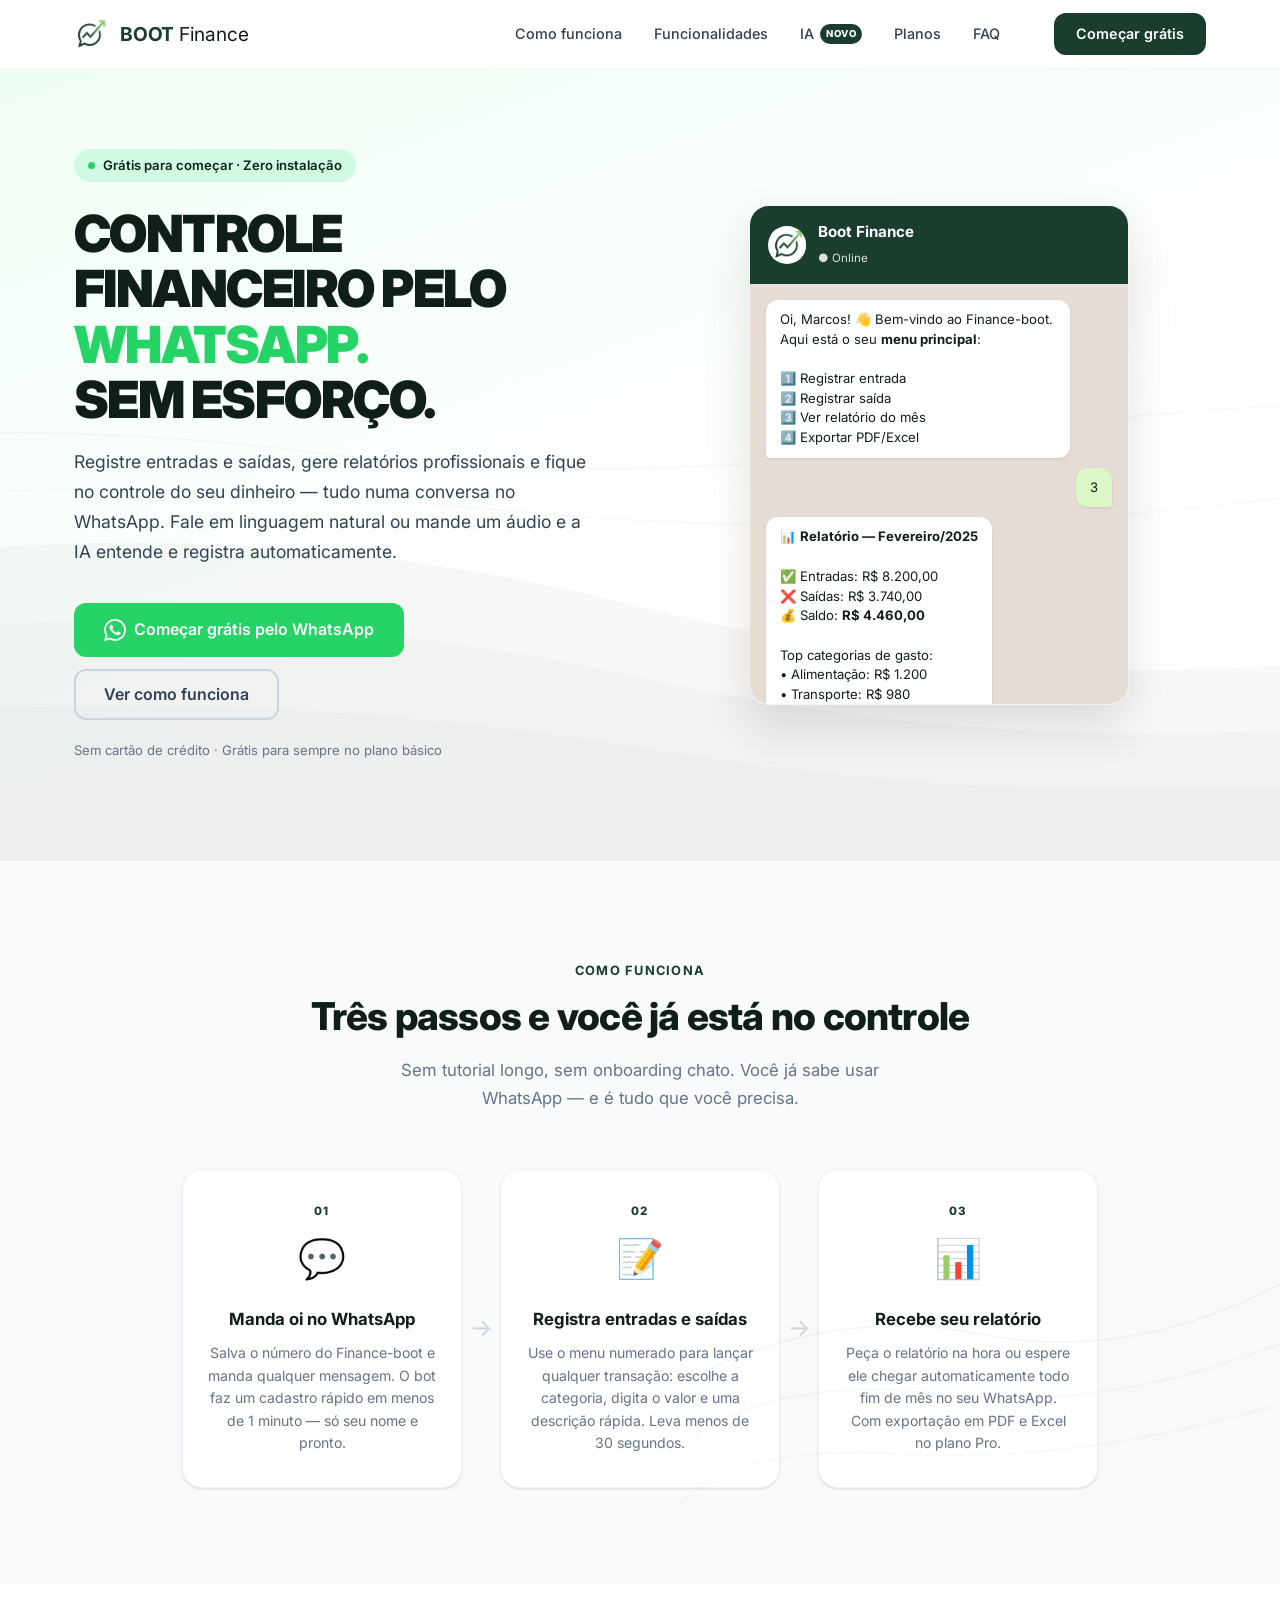
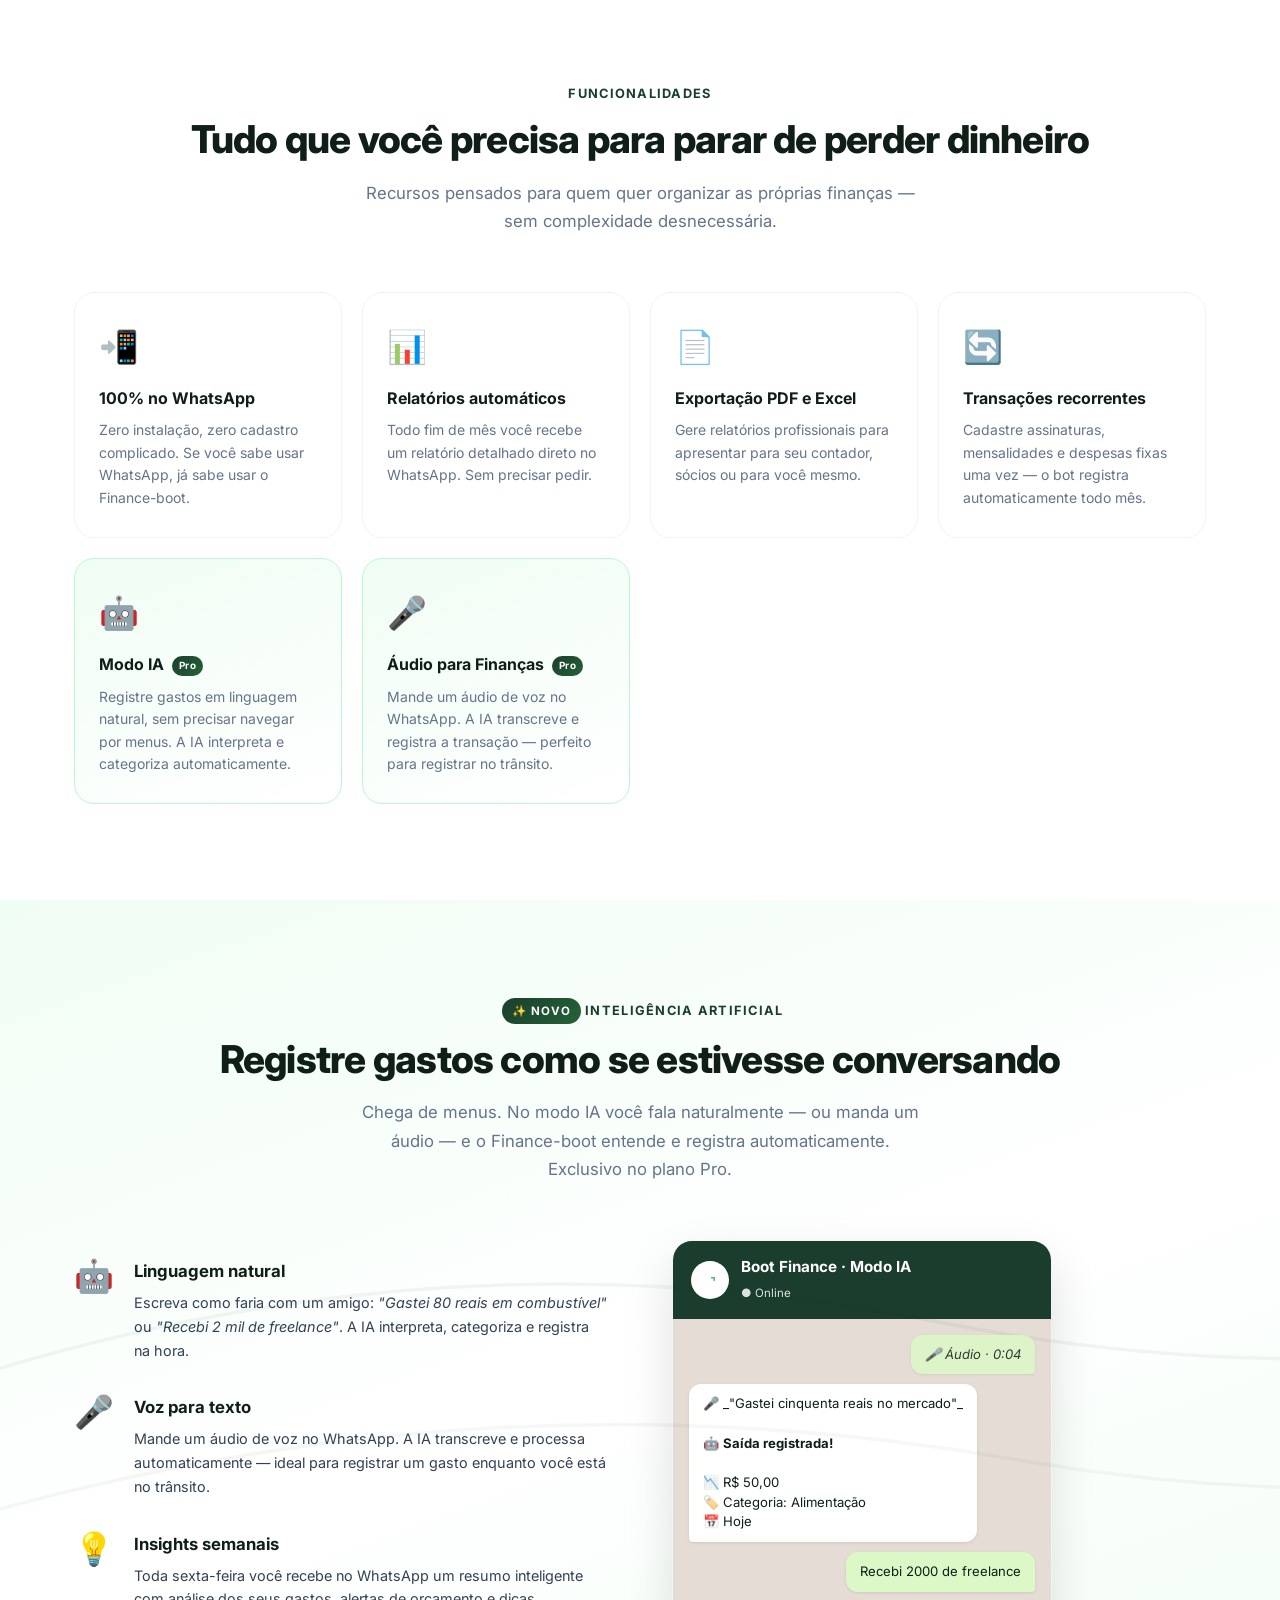
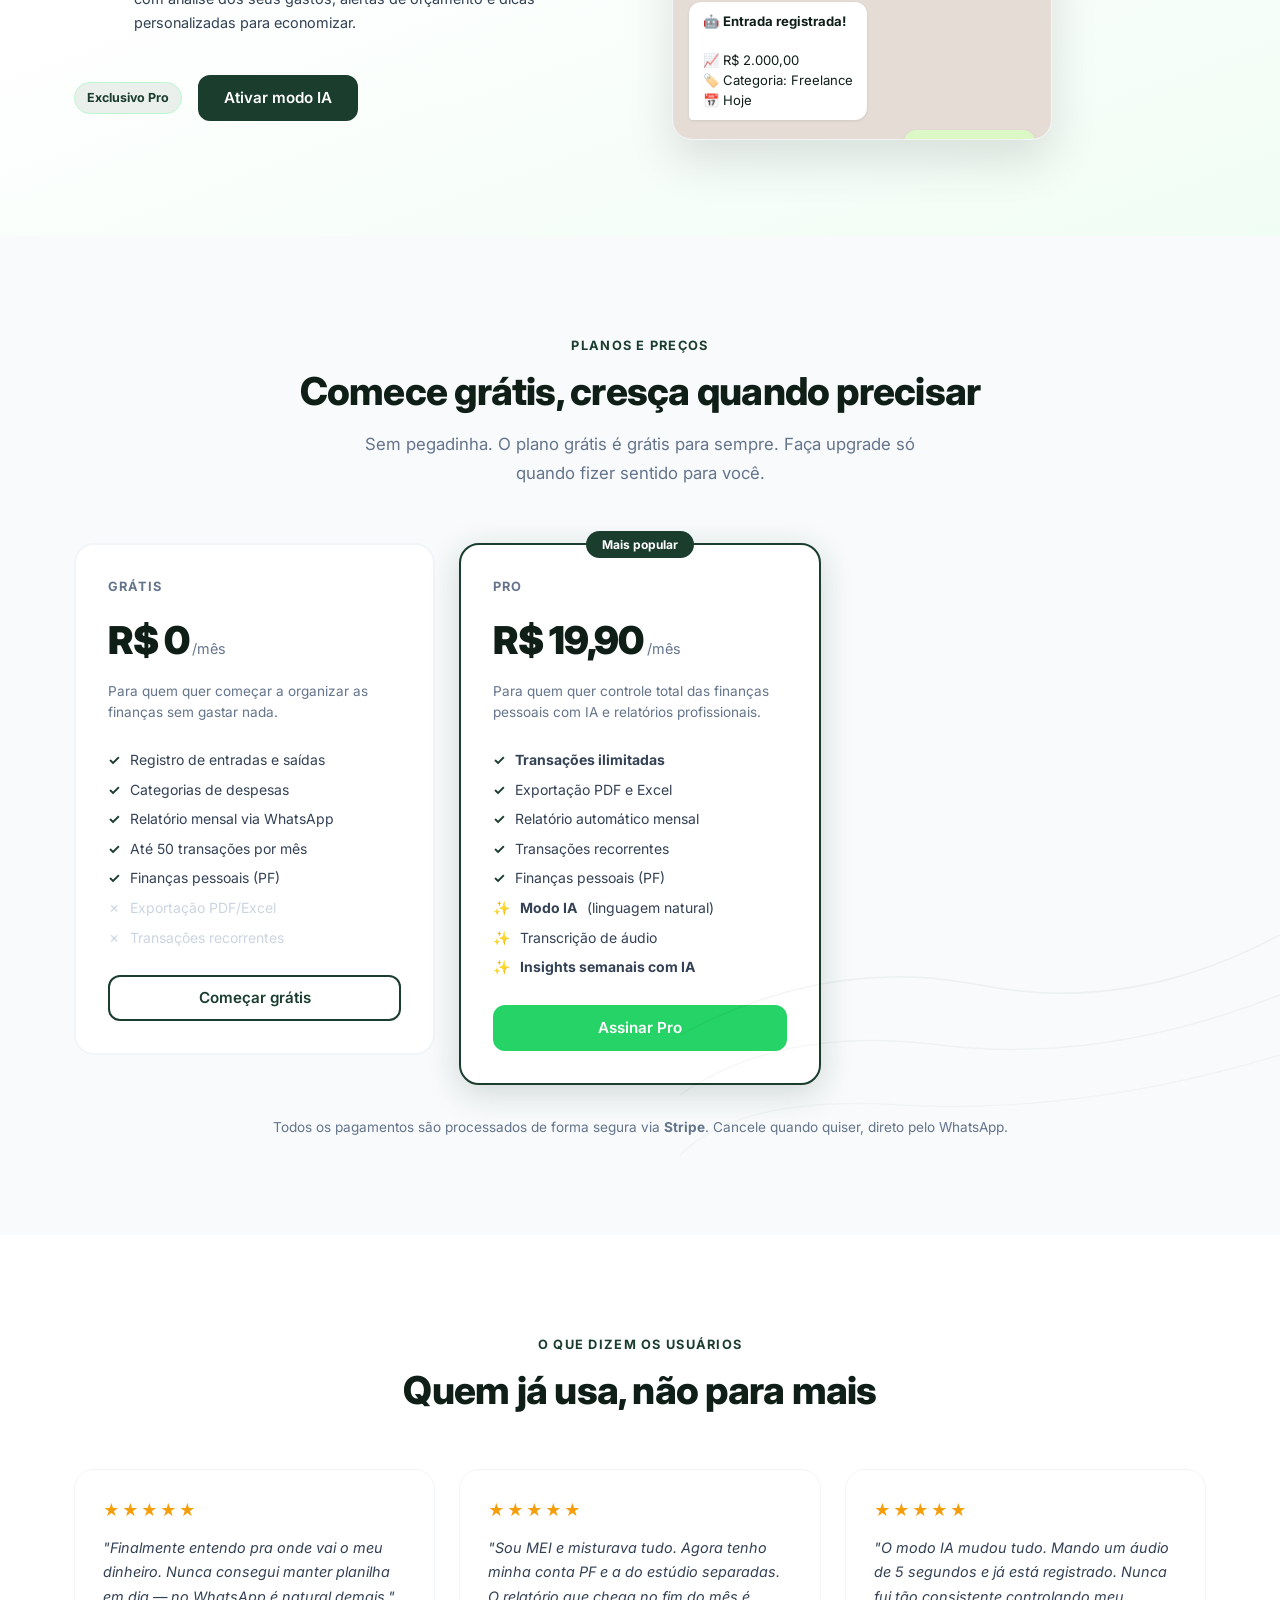
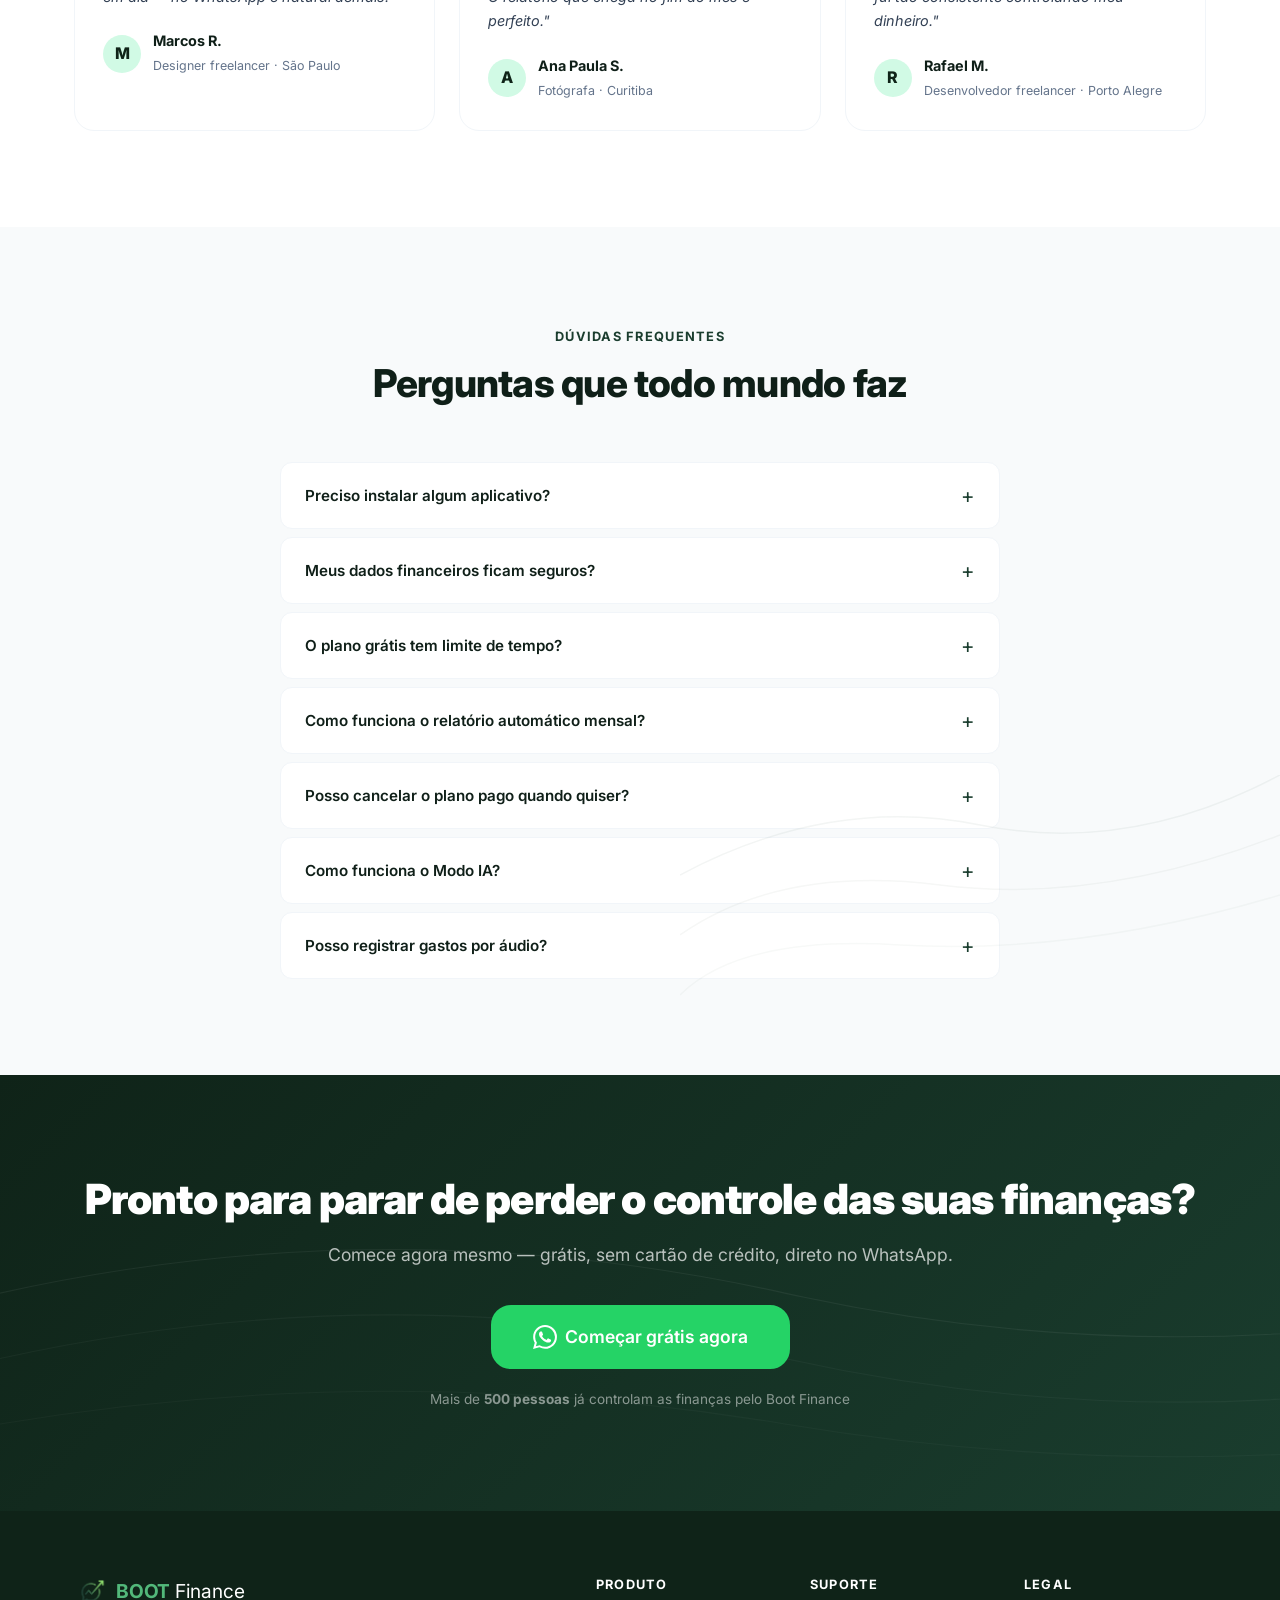
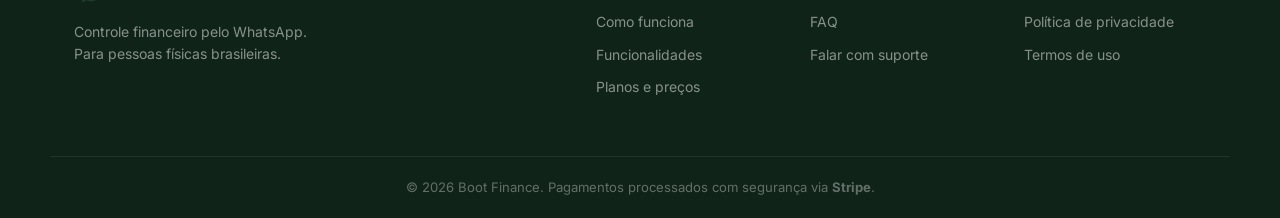
==== commit c542451b: "feat: add legal pages, redesign thank-you page, SEO enhancements - Add privacidade.html and termos.h" ====
--- a/index.html
+++ b/index.html
@@ -3,22 +3,261 @@
 <head>
   <meta charset="UTF-8" />
   <meta name="viewport" content="width=device-width, initial-scale=1.0" />
-  <title>Finance-boot — Gestão financeira pelo WhatsApp</title>
-  <meta name="description" content="Controle suas finanças pessoais direto pelo WhatsApp. Sem instalar app. Grátis para começar." />
+
+  <!-- ===== SEO Core ===== -->
+  <title>Boot Finance — Controle Financeiro pelo WhatsApp | Grátis para Sempre</title>
+  <meta name="description" content="Organize suas finanças pessoais pelo WhatsApp sem instalar nada. Registre entradas e saídas, gere relatórios PDF/Excel e use IA por voz. Comece grátis agora — Boot Finance." />
+  <meta name="robots" content="index, follow, max-snippet:-1, max-image-preview:large, max-video-preview:-1" />
+  <meta name="author" content="Boot Finance" />
+  <link rel="canonical" href="https://bootfinance.com.br/" />
+  <link rel="sitemap" type="application/xml" href="/sitemap.xml" />
+
+  <!-- ===== Geo / Language ===== -->
+  <meta name="language" content="pt-BR" />
+  <meta name="geo.region" content="BR" />
+  <meta name="geo.country" content="BR" />
+  <meta name="geo.placename" content="Brasil" />
+
+  <!-- ===== Open Graph (Facebook, WhatsApp, LinkedIn) ===== -->
+  <meta property="og:type" content="website" />
+  <meta property="og:url" content="https://bootfinance.com.br/" />
+  <meta property="og:title" content="Boot Finance — Controle Financeiro pelo WhatsApp" />
+  <meta property="og:description" content="Registre gastos e receitas em segundos pelo WhatsApp. IA interpreta áudio e linguagem natural. Relatórios PDF automáticos. Grátis para começar." />
+  <meta property="og:image" content="https://bootfinance.com.br/image/og-cover.png" />
+  <meta property="og:image:width" content="1200" />
+  <meta property="og:image:height" content="630" />
+  <meta property="og:image:alt" content="Boot Finance — Controle financeiro pelo WhatsApp" />
+  <meta property="og:locale" content="pt_BR" />
+  <meta property="og:site_name" content="Boot Finance" />
+
+  <!-- ===== Twitter Card ===== -->
+  <meta name="twitter:card" content="summary_large_image" />
+  <meta name="twitter:title" content="Boot Finance — Controle Financeiro pelo WhatsApp" />
+  <meta name="twitter:description" content="Registre gastos e receitas em segundos pelo WhatsApp. IA interpreta áudio e linguagem natural. Grátis para começar." />
+  <meta name="twitter:image" content="https://bootfinance.com.br/image/og-cover.png" />
+
+  <!-- ===== Favicons / PWA ===== -->
   <link rel="icon" href="favicon.svg" type="image/svg+xml" />
+  <link rel="apple-touch-icon" href="image/logo-icon.png" />
+  <meta name="theme-color" content="#1a3d2e" />
+
+  <!-- ===== Performance ===== -->
   <link rel="preconnect" href="https://fonts.googleapis.com" />
   <link rel="preconnect" href="https://fonts.gstatic.com" crossorigin />
+  <link rel="dns-prefetch" href="https://wa.me" />
+  <link rel="preload" href="https://fonts.googleapis.com/css2?family=Inter:wght@400;500;600;700;800;900&display=swap" as="style" />
   <link href="https://fonts.googleapis.com/css2?family=Inter:wght@400;500;600;700;800;900&display=swap" rel="stylesheet" />
   <link rel="stylesheet" href="style.css" />
+
+  <link rel="icon" type="image/png" href="./image/favicon/favicon-96x96.png" sizes="96x96" />
+  <link rel="icon" type="image/svg+xml" href="./image/favicon/favicon.svg" />
+  <link rel="shortcut icon" href="./image/favicon/favicon.ico" />
+  <link rel="apple-touch-icon" sizes="180x180" href="./image/favicon/apple-touch-icon.png" />
+  <meta name="apple-mobile-web-app-title" content="MyWebSite" />
+  <link rel="manifest" href="./image/favicon/site.webmanifest" />
+
+  <!-- ===== JSON-LD: WebSite ===== -->
+  <script type="application/ld+json">
+  {
+    "@context": "https://schema.org",
+    "@type": "WebSite",
+    "name": "Boot Finance",
+    "url": "https://bootfinance.com.br",
+    "description": "Controle financeiro pelo WhatsApp para pessoas físicas brasileiras.",
+    "inLanguage": "pt-BR",
+    "publisher": {
+      "@type": "Organization",
+      "name": "Boot Finance",
+      "logo": {
+        "@type": "ImageObject",
+        "url": "https://bootfinance.com.br/image/logo-icon.png"
+      }
+    }
+  }
+  </script>
+
+  <!-- ===== JSON-LD: Organization ===== -->
+  <script type="application/ld+json">
+  {
+    "@context": "https://schema.org",
+    "@type": "Organization",
+    "name": "Boot Finance",
+    "url": "https://bootfinance.com.br",
+    "logo": "https://bootfinance.com.br/image/logo-icon.png",
+    "description": "Controle financeiro pelo WhatsApp para pessoas físicas brasileiras.",
+    "contactPoint": {
+      "@type": "ContactPoint",
+      "contactType": "customer support",
+      "url": "https://wa.me/554784723085",
+      "availableLanguage": "Portuguese"
+    },
+    "sameAs": []
+  }
+  </script>
+
+  <!-- ===== JSON-LD: SoftwareApplication ===== -->
+  <script type="application/ld+json">
+  {
+    "@context": "https://schema.org",
+    "@type": "SoftwareApplication",
+    "name": "Boot Finance",
+    "url": "https://bootfinance.com.br",
+    "applicationCategory": "FinanceApplication",
+    "operatingSystem": "WhatsApp, Android, iOS",
+    "description": "Controle financeiro pelo WhatsApp sem instalar app. Registre entradas e saídas, gere relatórios PDF/Excel e use IA por voz ou texto.",
+    "featureList": [
+      "Registro de entradas e saídas pelo WhatsApp",
+      "Relatórios automáticos mensais",
+      "Exportação PDF e Excel",
+      "Modo IA com linguagem natural",
+      "Transcrição de áudio para finanças",
+      "Insights semanais personalizados",
+      "Transações recorrentes automáticas"
+    ],
+    "offers": [
+      {
+        "@type": "Offer",
+        "name": "Plano Grátis",
+        "price": "0",
+        "priceCurrency": "BRL",
+        "description": "Até 50 transações por mês, relatório mensal, grátis para sempre."
+      },
+      {
+        "@type": "Offer",
+        "name": "Plano Pro",
+        "price": "19.90",
+        "priceCurrency": "BRL",
+        "description": "Transações ilimitadas, exportação PDF/Excel, Modo IA, áudio, insights semanais."
+      }
+    ],
+    "aggregateRating": {
+      "@type": "AggregateRating",
+      "ratingValue": "5",
+      "bestRating": "5",
+      "worstRating": "1",
+      "ratingCount": "500"
+    },
+    "inLanguage": "pt-BR",
+    "isAccessibleForFree": true,
+    "screenshot": "https://bootfinance.com.br/image/og-cover.png"
+  }
+  </script>
+
+  <!-- ===== JSON-LD: FAQPage ===== -->
+  <script type="application/ld+json">
+  {
+    "@context": "https://schema.org",
+    "@type": "FAQPage",
+    "mainEntity": [
+      {
+        "@type": "Question",
+        "name": "Preciso instalar algum aplicativo para usar o Boot Finance?",
+        "acceptedAnswer": {
+          "@type": "Answer",
+          "text": "Não. O Boot Finance funciona 100% dentro do WhatsApp. Basta salvar o número de contato e mandar uma mensagem. Nada para baixar, nada para cadastrar em site."
+        }
+      },
+      {
+        "@type": "Question",
+        "name": "Meus dados financeiros ficam seguros no Boot Finance?",
+        "acceptedAnswer": {
+          "@type": "Answer",
+          "text": "Sim. Seus dados são armazenados em banco de dados PostgreSQL com autenticação via JWT. Os pagamentos são processados pelo Stripe, plataforma global de pagamentos com criptografia de ponta a ponta. Além disso, há monitoramento em tempo real dos sistemas."
+        }
+      },
+      {
+        "@type": "Question",
+        "name": "O plano grátis do Boot Finance tem limite de tempo?",
+        "acceptedAnswer": {
+          "@type": "Answer",
+          "text": "Não. O plano grátis é para sempre. A única limitação é o número de transações por mês (até 50) e funcionalidades avançadas como exportação PDF e Modo IA. Você só precisa fazer upgrade se quiser mais."
+        }
+      },
+      {
+        "@type": "Question",
+        "name": "Como funciona o relatório automático mensal?",
+        "acceptedAnswer": {
+          "@type": "Answer",
+          "text": "No último dia de cada mês, o Boot Finance envia automaticamente no seu WhatsApp um resumo completo: total de entradas, total de saídas, saldo, principais gastos por categoria e comparação com o mês anterior. No plano Pro você também recebe a opção de exportar em PDF ou Excel."
+        }
+      },
+      {
+        "@type": "Question",
+        "name": "Posso cancelar o plano pago quando quiser?",
+        "acceptedAnswer": {
+          "@type": "Answer",
+          "text": "Sim. Não há fidelidade ou multa. Cancele a qualquer momento diretamente pelo WhatsApp e você volta automaticamente para o plano grátis sem perder seus dados históricos."
+        }
+      },
+      {
+        "@type": "Question",
+        "name": "Como funciona o Modo IA do Boot Finance?",
+        "acceptedAnswer": {
+          "@type": "Answer",
+          "text": "No Modo IA (disponível no plano Pro), você digita mensagens em linguagem natural — como 'Gastei 80 reais em combustível' ou 'Recebi 1.500 de cliente' — e o Boot Finance usa Inteligência Artificial para interpretar, categorizar e registrar a transação automaticamente. Sem precisar escolher opções de menu."
+        }
+      },
+      {
+        "@type": "Question",
+        "name": "Posso registrar gastos por áudio no WhatsApp?",
+        "acceptedAnswer": {
+          "@type": "Answer",
+          "text": "Sim! Com o Modo IA ativo (plano Pro), basta mandar um áudio de voz no WhatsApp. A IA transcreve a mensagem automaticamente usando tecnologia de reconhecimento de voz e registra a transação — ideal para quando você está dirigindo ou com as mãos ocupadas."
+        }
+      }
+    ]
+  }
+  </script>
+
+  <!-- ===== JSON-LD: Reviews ===== -->
+  <script type="application/ld+json">
+  {
+    "@context": "https://schema.org",
+    "@type": "Product",
+    "name": "Boot Finance",
+    "description": "Controle financeiro pelo WhatsApp para pessoas físicas brasileiras.",
+    "brand": {
+      "@type": "Brand",
+      "name": "Boot Finance"
+    },
+    "aggregateRating": {
+      "@type": "AggregateRating",
+      "ratingValue": "5",
+      "bestRating": "5",
+      "worstRating": "1",
+      "ratingCount": "500"
+    },
+    "review": [
+      {
+        "@type": "Review",
+        "reviewRating": { "@type": "Rating", "ratingValue": "5", "bestRating": "5" },
+        "author": { "@type": "Person", "name": "Marcos R." },
+        "reviewBody": "Finalmente entendo pra onde vai o meu dinheiro. Nunca consegui manter planilha em dia — no WhatsApp é natural demais."
+      },
+      {
+        "@type": "Review",
+        "reviewRating": { "@type": "Rating", "ratingValue": "5", "bestRating": "5" },
+        "author": { "@type": "Person", "name": "Ana Paula S." },
+        "reviewBody": "Sou MEI e misturava tudo. Agora tenho minha conta PF e a do estúdio separadas. O relatório que chega no fim do mês é perfeito."
+      },
+      {
+        "@type": "Review",
+        "reviewRating": { "@type": "Rating", "ratingValue": "5", "bestRating": "5" },
+        "author": { "@type": "Person", "name": "Rafael M." },
+        "reviewBody": "O modo IA mudou tudo. Mando um áudio de 5 segundos e já está registrado. Nunca fui tão consistente controlando meu dinheiro."
+      }
+    ]
+  }
+  </script>
 </head>
 <body>
 
   <!-- ========== NAVBAR ========== -->
   <header class="navbar">
     <div class="container navbar__inner">
-      <a href="#" class="navbar__logo">
-        <span class="logo-icon">💰</span>
-        <span>Finance<strong>boot</strong></span>
+      <a href="#" class="navbar__logo" aria-label="Boot Finance — Página inicial">
+        <img src="image/logo-icon.png" class="logo-img" width="38" height="38" alt="Boot Finance logotipo">
+        <span><strong>BOOT</strong> Finance</span>
       </a>
       <nav class="navbar__links">
         <a href="#como-funciona">Como funciona</a>
@@ -27,7 +266,7 @@
         <a href="#planos">Planos</a>
         <a href="#faq">FAQ</a>
       </nav>
-      <a href="https://wa.me/5500000000000?text=Oi%2C+quero+come%C3%A7ar+a+usar+o+Finance-boot%21" target="_blank" class="btn btn--primary navbar__cta">
+      <a href="https://wa.me/554784723085?text=Oi%2C+quero+come%C3%A7ar+a+usar+o+Finance-boot%21" target="_blank" class="btn btn--primary navbar__cta">
         Começar grátis
       </a>
       <button class="navbar__burger" aria-label="Menu" onclick="toggleMenu()">
@@ -40,7 +279,7 @@
       <a href="#ia" onclick="toggleMenu()">IA ✨</a>
       <a href="#planos" onclick="toggleMenu()">Planos</a>
       <a href="#faq" onclick="toggleMenu()">FAQ</a>
-      <a href="https://wa.me/5500000000000?text=Oi%2C+quero+come%C3%A7ar+a+usar+o+Finance-boot%21" target="_blank" class="btn btn--primary" onclick="toggleMenu()">Começar grátis</a>
+      <a href="https://wa.me/554784723085?text=Oi%2C+quero+come%C3%A7ar+a+usar+o+Finance-boot%21" target="_blank" class="btn btn--primary" onclick="toggleMenu()">Começar grátis</a>
     </nav>
   </header>
 
@@ -55,13 +294,13 @@
             Grátis para começar · Zero instalação
           </div>
           <h1 class="hero__headline">
-            Controle suas finanças pelo <span class="highlight">WhatsApp</span> — sem complicação
+            Controle financeiro pelo <span class="highlight">WhatsApp.</span><br>Sem esforço.
           </h1>
           <p class="hero__sub">
             Registre entradas e saídas, gere relatórios profissionais e fique no controle do seu dinheiro — tudo numa conversa no WhatsApp. Fale em linguagem natural ou mande um áudio e a IA entende e registra automaticamente.
           </p>
           <div class="hero__actions">
-            <a href="https://wa.me/5500000000000?text=Oi%2C+quero+come%C3%A7ar+a+usar+o+Finance-boot%21" target="_blank" class="btn btn--whatsapp btn--lg">
+            <a href="https://wa.me/554784723085?text=Oi%2C+quero+come%C3%A7ar+a+usar+o+Finance-boot%21" target="_blank" class="btn btn--whatsapp btn--lg">
               <svg width="22" height="22" viewBox="0 0 24 24" fill="currentColor"><path d="M17.472 14.382c-.297-.149-1.758-.867-2.03-.967-.273-.099-.471-.148-.67.15-.197.297-.767.966-.94 1.164-.173.199-.347.223-.644.075-.297-.15-1.255-.463-2.39-1.475-.883-.788-1.48-1.761-1.653-2.059-.173-.297-.018-.458.13-.606.134-.133.298-.347.446-.52.149-.174.198-.298.298-.497.099-.198.05-.371-.025-.52-.075-.149-.669-1.612-.916-2.207-.242-.579-.487-.5-.669-.51-.173-.008-.371-.01-.57-.01-.198 0-.52.074-.792.372-.272.297-1.04 1.016-1.04 2.479 0 1.462 1.065 2.875 1.213 3.074.149.198 2.096 3.2 5.077 4.487.709.306 1.262.489 1.694.625.712.227 1.36.195 1.871.118.571-.085 1.758-.719 2.006-1.413.248-.694.248-1.289.173-1.413-.074-.124-.272-.198-.57-.347m-5.421 7.403h-.004a9.87 9.87 0 01-5.031-1.378l-.361-.214-3.741.982.998-3.648-.235-.374a9.86 9.86 0 01-1.51-5.26c.001-5.45 4.436-9.884 9.888-9.884 2.64 0 5.122 1.03 6.988 2.898a9.825 9.825 0 012.893 6.994c-.003 5.45-4.437 9.884-9.885 9.884m8.413-18.297A11.815 11.815 0 0012.05 0C5.495 0 .16 5.335.157 11.892c0 2.096.547 4.142 1.588 5.945L.057 24l6.305-1.654a11.882 11.882 0 005.683 1.448h.005c6.554 0 11.89-5.335 11.893-11.893a11.821 11.821 0 00-3.48-8.413z"/></svg>
               Começar grátis pelo WhatsApp
             </a>
@@ -74,9 +313,11 @@
         <div class="hero__visual">
           <div class="chat-mockup">
             <div class="chat-mockup__header">
-              <div class="chat-avatar">💰</div>
+              <div class="chat-avatar">
+                <img src="./image/logo-icon.png" alt="Boot Finance">
+              </div>
               <div>
-                <strong>Finance-boot</strong>
+                <strong>Boot Finance</strong>
                 <span class="online-dot">● Online</span>
               </div>
             </div>
@@ -214,15 +455,21 @@
             </div>
             <div class="ai-cta-row">
               <span class="ai-plan-badge">Exclusivo Pro</span>
-              <a href="https://wa.me/5500000000000?text=Oi%2C+quero+assinar+o+plano+Pro+do+Finance-boot%21" target="_blank" class="btn btn--primary">Ativar modo IA</a>
+              <a href="https://wa.me/554784723085?text=Oi%2C+quero+assinar+o+plano+Pro+do+Finance-boot%21" target="_blank" class="btn btn--primary">Ativar modo IA</a>
             </div>
           </div>
           <div class="ai-mockup">
             <div class="chat-mockup">
               <div class="chat-mockup__header">
-                <div class="chat-avatar">🤖</div>
+                <div class="chat-avatar">
+                  <svg width="22" height="22" viewBox="0 0 34 34" fill="none" xmlns="http://www.w3.org/2000/svg">
+                    <path d="M17 1.5C8.44 1.5 1.5 8.44 1.5 17C1.5 21.24 3.22 25.08 6.02 27.85L3 32.5L8.8 30.7C11.27 31.85 14.06 32.5 17 32.5C25.56 32.5 32.5 25.56 32.5 17C32.5 8.44 25.56 1.5 17 1.5Z" fill="rgba(255,255,255,0.25)"/>
+                    <polyline points="8,22 12,16.5 15.5,19.5 19.5,13.5 23.5,13.5" stroke="white" stroke-width="2.2" stroke-linecap="round" stroke-linejoin="round" fill="none"/>
+                    <path d="M19.5,13.5 L23.5,13.5 L23.5,17.5" stroke="#52b87a" stroke-width="2.5" stroke-linecap="round" stroke-linejoin="round" fill="none"/>
+                  </svg>
+                </div>
                 <div>
-                  <strong>Finance-boot · Modo IA</strong>
+                  <strong>Boot Finance · Modo IA</strong>
                   <span class="online-dot">● Online</span>
                 </div>
               </div>
@@ -288,7 +535,7 @@
               <li class="disabled"><span class="cross">✗</span> Exportação PDF/Excel</li>
               <li class="disabled"><span class="cross">✗</span> Transações recorrentes</li>
             </ul>
-            <a href="https://wa.me/5500000000000?text=Oi%2C+quero+come%C3%A7ar+a+usar+o+Finance-boot%21" target="_blank" class="btn btn--outline btn--full">
+            <a href="https://wa.me/554784723085?text=Oi%2C+quero+come%C3%A7ar+a+usar+o+Finance-boot%21" target="_blank" class="btn btn--outline btn--full">
               Começar grátis
             </a>
           </div>
@@ -314,7 +561,7 @@
               <li><span class="check check--ai">✨</span> Transcrição de áudio</li>
               <li><span class="check check--ai">✨</span> <strong>Insights semanais com IA</strong></li>
             </ul>
-            <a href="https://wa.me/5500000000000?text=Oi%2C+quero+assinar+o+plano+Pro+do+Finance-boot%21" target="_blank" class="btn btn--whatsapp btn--full">
+            <a href="https://wa.me/554784723085?text=Oi%2C+quero+assinar+o+plano+Pro+do+Finance-boot%21" target="_blank" class="btn btn--whatsapp btn--full">
               Assinar Pro
             </a>
           </div>
@@ -326,46 +573,49 @@
     </section>
 
     <!-- ========== DEPOIMENTOS ========== -->
-    <section class="section" id="depoimentos">
+    <section class="section" id="depoimentos" aria-label="Avaliações de usuários">
       <div class="container">
         <div class="section-header">
           <p class="section-label">O que dizem os usuários</p>
           <h2 class="section-title">Quem já usa, não para mais</h2>
         </div>
         <div class="testimonials-grid">
-          <div class="testimonial">
-            <div class="testimonial__stars">★★★★★</div>
-            <p>"Finalmente entendo pra onde vai o meu dinheiro. Nunca consegui manter planilha em dia — no WhatsApp é natural demais."</p>
-            <div class="testimonial__author">
-              <div class="testimonial__avatar">M</div>
+          <article class="testimonial" itemscope itemtype="https://schema.org/Review">
+            <meta itemprop="reviewRating" content="5" />
+            <div class="testimonial__stars" aria-label="5 de 5 estrelas">★★★★★</div>
+            <p itemprop="reviewBody">"Finalmente entendo pra onde vai o meu dinheiro. Nunca consegui manter planilha em dia — no WhatsApp é natural demais."</p>
+            <div class="testimonial__author" itemprop="author" itemscope itemtype="https://schema.org/Person">
+              <div class="testimonial__avatar" aria-hidden="true">M</div>
               <div>
-                <strong>Marcos R.</strong>
+                <strong itemprop="name">Marcos R.</strong>
                 <span>Designer freelancer · São Paulo</span>
               </div>
             </div>
-          </div>
-          <div class="testimonial">
-            <div class="testimonial__stars">★★★★★</div>
-            <p>"Sou MEI e misturava tudo. Agora tenho minha conta PF e a do estúdio separadas. O relatório que chega no fim do mês é perfeito."</p>
-            <div class="testimonial__author">
-              <div class="testimonial__avatar">A</div>
+          </article>
+          <article class="testimonial" itemscope itemtype="https://schema.org/Review">
+            <meta itemprop="reviewRating" content="5" />
+            <div class="testimonial__stars" aria-label="5 de 5 estrelas">★★★★★</div>
+            <p itemprop="reviewBody">"Sou MEI e misturava tudo. Agora tenho minha conta PF e a do estúdio separadas. O relatório que chega no fim do mês é perfeito."</p>
+            <div class="testimonial__author" itemprop="author" itemscope itemtype="https://schema.org/Person">
+              <div class="testimonial__avatar" aria-hidden="true">A</div>
               <div>
-                <strong>Ana Paula S.</strong>
+                <strong itemprop="name">Ana Paula S.</strong>
                 <span>Fotógrafa · Curitiba</span>
               </div>
             </div>
-          </div>
-          <div class="testimonial">
-            <div class="testimonial__stars">★★★★★</div>
-            <p>"O modo IA mudou tudo. Mando um áudio de 5 segundos e já está registrado. Nunca fui tão consistente controlando meu dinheiro."</p>
-            <div class="testimonial__author">
-              <div class="testimonial__avatar">R</div>
+          </article>
+          <article class="testimonial" itemscope itemtype="https://schema.org/Review">
+            <meta itemprop="reviewRating" content="5" />
+            <div class="testimonial__stars" aria-label="5 de 5 estrelas">★★★★★</div>
+            <p itemprop="reviewBody">"O modo IA mudou tudo. Mando um áudio de 5 segundos e já está registrado. Nunca fui tão consistente controlando meu dinheiro."</p>
+            <div class="testimonial__author" itemprop="author" itemscope itemtype="https://schema.org/Person">
+              <div class="testimonial__avatar" aria-hidden="true">R</div>
               <div>
-                <strong>Rafael M.</strong>
+                <strong itemprop="name">Rafael M.</strong>
                 <span>Desenvolvedor freelancer · Porto Alegre</span>
               </div>
             </div>
-          </div>
+          </article>
         </div>
       </div>
     </section>
@@ -460,11 +710,11 @@
       <div class="container cta-final__inner">
         <h2>Pronto para parar de perder o controle das suas finanças?</h2>
         <p>Comece agora mesmo — grátis, sem cartão de crédito, direto no WhatsApp.</p>
-        <a href="https://wa.me/5500000000000?text=Oi%2C+quero+come%C3%A7ar+a+usar+o+Finance-boot%21" target="_blank" class="btn btn--whatsapp btn--xl">
+        <a href="https://wa.me/554784723085?text=Oi%2C+quero+come%C3%A7ar+a+usar+o+Finance-boot%21" target="_blank" class="btn btn--whatsapp btn--xl">
           <svg width="24" height="24" viewBox="0 0 24 24" fill="currentColor"><path d="M17.472 14.382c-.297-.149-1.758-.867-2.03-.967-.273-.099-.471-.148-.67.15-.197.297-.767.966-.94 1.164-.173.199-.347.223-.644.075-.297-.15-1.255-.463-2.39-1.475-.883-.788-1.48-1.761-1.653-2.059-.173-.297-.018-.458.13-.606.134-.133.298-.347.446-.52.149-.174.198-.298.298-.497.099-.198.05-.371-.025-.52-.075-.149-.669-1.612-.916-2.207-.242-.579-.487-.5-.669-.51-.173-.008-.371-.01-.57-.01-.198 0-.52.074-.792.372-.272.297-1.04 1.016-1.04 2.479 0 1.462 1.065 2.875 1.213 3.074.149.198 2.096 3.2 5.077 4.487.709.306 1.262.489 1.694.625.712.227 1.36.195 1.871.118.571-.085 1.758-.719 2.006-1.413.248-.694.248-1.289.173-1.413-.074-.124-.272-.198-.57-.347m-5.421 7.403h-.004a9.87 9.87 0 01-5.031-1.378l-.361-.214-3.741.982.998-3.648-.235-.374a9.86 9.86 0 01-1.51-5.26c.001-5.45 4.436-9.884 9.888-9.884 2.64 0 5.122 1.03 6.988 2.898a9.825 9.825 0 012.893 6.994c-.003 5.45-4.437 9.884-9.885 9.884m8.413-18.297A11.815 11.815 0 0012.05 0C5.495 0 .16 5.335.157 11.892c0 2.096.547 4.142 1.588 5.945L.057 24l6.305-1.654a11.882 11.882 0 005.683 1.448h.005c6.554 0 11.89-5.335 11.893-11.893a11.821 11.821 0 00-3.48-8.413z"/></svg>
           Começar grátis agora
         </a>
-        <p class="cta-final__note">Mais de <strong>500 pessoas</strong> já controlam as finanças pelo Finance-boot</p>
+        <p class="cta-final__note">Mais de <strong>500 pessoas</strong> já controlam as finanças pelo Boot Finance</p>
       </div>
     </section>
 
@@ -475,10 +725,10 @@
     <div class="container footer__inner">
       <div class="footer__brand">
         <a href="#" class="navbar__logo">
-          <span class="logo-icon">💰</span>
-          <span>Finance<strong>boot</strong></span>
+          <img src="image/logo-sem-bg.png" class="logo-img" width="34" height="34" alt="Boot Finance logotipo">
+          <span><strong>BOOT</strong> Finance</span>
         </a>
-        <p>Gestão financeira pelo WhatsApp.<br/>Para pessoas físicas brasileiras.</p>
+        <p>Controle financeiro pelo WhatsApp.<br/>Para pessoas físicas brasileiras.</p>
       </div>
       <div class="footer__links">
         <div class="footer__col">
@@ -490,17 +740,17 @@
         <div class="footer__col">
           <h4>Suporte</h4>
           <a href="#faq">FAQ</a>
-          <a href="https://wa.me/5500000000000" target="_blank">Falar com suporte</a>
+          <a href="https://wa.me/554784723085" target="_blank">Falar com suporte</a>
         </div>
         <div class="footer__col">
           <h4>Legal</h4>
-          <a href="#">Política de privacidade</a>
-          <a href="#">Termos de uso</a>
+          <a href="privacidade.html">Política de privacidade</a>
+          <a href="termos.html">Termos de uso</a>
         </div>
       </div>
     </div>
     <div class="footer__bottom">
-      <p>© 2025 Finance-boot. Pagamentos via Stripe.</p>
+      <p>© 2026 Boot Finance. Pagamentos processados com segurança via <strong>Stripe</strong>.</p>
     </div>
   </footer>
 
--- a/style.css
+++ b/style.css
@@ -8,16 +8,18 @@
 :root {
   --green:        #25D366;
   --green-dark:   #128C7E;
-  --green-light:  #dcfce7;
-  --primary:      #16a34a;
-  --primary-dark: #15803d;
-  --dark:         #0f172a;
-  --dark-2:       #1e293b;
+  --green-light:  #d1fae5;
+  --primary:      #1a3d2e;
+  --primary-dark: #0f2318;
+  --primary-mid:  #256337;
+  --brand-accent: #52b87a;
+  --dark:         #0f1f18;
+  --dark-2:       #1a3d2e;
   --gray-700:     #334155;
   --gray-500:     #64748b;
   --gray-300:     #cbd5e1;
   --gray-100:     #f1f5f9;
-  --gray-50:      #f8fafc;
+  --gray-50:      #f8fafb;
   --white:        #ffffff;
   --gold:         #f59e0b;
   --radius-sm:    6px;
@@ -127,8 +129,18 @@
   color: var(--dark);
   flex-shrink: 0;
 }
-.navbar__logo strong { color: var(--primary); }
-.logo-icon { font-size: 1.4rem; }
+.navbar__logo strong {
+  color: var(--primary);
+  text-transform: uppercase;
+  letter-spacing: -0.01em;
+}
+.navbar__logo span { font-weight: 400; color: var(--dark); }
+.logo-svg { flex-shrink: 0; }
+.logo-img {
+  flex-shrink: 0;
+  object-fit: contain;
+  display: block;
+}
 
 .navbar__links {
   display: flex;
@@ -187,9 +199,21 @@
 /* ---------- Hero ---------- */
 .hero {
   padding: 80px 0 100px;
-  background: linear-gradient(160deg, #f0fdf4 0%, #ffffff 55%, #f0f9ff 100%);
+  background: linear-gradient(160deg, #f0fdf4 0%, #ffffff 60%);
   overflow: hidden;
-}
+  position: relative;
+}
+.hero::before {
+  content: '';
+  position: absolute;
+  inset: 0;
+  pointer-events: none;
+  z-index: 0;
+  background-image: url("data:image/svg+xml,%3Csvg xmlns='http://www.w3.org/2000/svg' width='1440' height='560' preserveAspectRatio='none'%3E%3Cpath d='M0 380 Q360 290 720 380 Q1080 470 1440 380 L1440 560 L0 560Z' fill='%231a3d2e' fill-opacity='0.035'/%3E%3Cpath d='M0 430 Q360 350 720 430 Q1080 510 1440 430 L1440 560 L0 560Z' fill='%231a3d2e' fill-opacity='0.025'/%3E%3Cpath d='M0 480 Q360 420 720 480 Q1080 540 1440 480 L1440 560 L0 560Z' fill='%231a3d2e' fill-opacity='0.02'/%3E%3Cpath d='M0 280 Q240 240 480 270 Q720 300 960 260 Q1200 220 1440 250' stroke='%231a3d2e' stroke-width='1' fill='none' stroke-opacity='0.04'/%3E%3Cpath d='M0 320 Q300 280 600 310 Q900 340 1200 300 Q1320 285 1440 295' stroke='%231a3d2e' stroke-width='1' fill='none' stroke-opacity='0.03'/%3E%3C/svg%3E");
+  background-size: cover;
+  background-position: bottom;
+}
+.hero__inner { position: relative; z-index: 1; }
 
 .hero__inner {
   display: grid;
@@ -223,16 +247,18 @@
 }
 
 .hero__headline {
-  font-size: clamp(2rem, 4vw, 3.25rem);
+  font-size: clamp(2.1rem, 4vw, 3.4rem);
   font-weight: 900;
-  line-height: 1.1;
-  letter-spacing: -.02em;
+  line-height: 1.08;
+  letter-spacing: -.03em;
   margin-bottom: 20px;
   color: var(--dark);
+  text-transform: uppercase;
 }
 .highlight {
   color: var(--green);
   position: relative;
+  font-style: normal;
 }
 
 .hero__sub {
@@ -278,7 +304,7 @@
 }
 
 .chat-mockup__header {
-  background: var(--green-dark);
+  background: var(--primary);
   color: var(--white);
   padding: 14px 18px;
   display: flex;
@@ -288,13 +314,23 @@
 .chat-avatar {
   width: 38px;
   height: 38px;
-  background: rgba(255,255,255,.2);
+  background: white;
   border-radius: 50%;
   display: flex;
   align-items: center;
   justify-content: center;
   font-size: 1.2rem;
   flex-shrink: 0;
+  overflow: hidden;
+  position: relative;
+}
+.chat-avatar img {
+  width: 160%;
+  height: auto;
+  position: absolute;
+  left: 57%;
+  top: 56%;
+  transform: translate(-50%, -59%);
 }
 .chat-mockup__header strong { display: block; font-size: .95rem; }
 .online-dot { font-size: .72rem; opacity: .85; }
@@ -331,7 +367,23 @@
 
 /* ---------- Sections ---------- */
 .section { padding: 96px 0; }
-.section--alt { background: var(--gray-50); }
+.section--alt {
+  background: var(--gray-50);
+  position: relative;
+  overflow: hidden;
+}
+.section--alt::after {
+  content: '';
+  position: absolute;
+  bottom: 0;
+  right: 0;
+  width: 600px;
+  height: 300px;
+  pointer-events: none;
+  background-image: url("data:image/svg+xml,%3Csvg xmlns='http://www.w3.org/2000/svg' width='600' height='300'%3E%3Cpath d='M600 0 Q450 80 300 50 Q150 20 0 100' stroke='%231a3d2e' stroke-width='1.5' fill='none' stroke-opacity='0.05'/%3E%3Cpath d='M600 60 Q420 130 260 110 Q100 90 0 160' stroke='%231a3d2e' stroke-width='1.5' fill='none' stroke-opacity='0.04'/%3E%3Cpath d='M600 120 Q400 180 220 170 Q60 160 0 220' stroke='%231a3d2e' stroke-width='1.5' fill='none' stroke-opacity='0.03'/%3E%3C/svg%3E");
+  background-repeat: no-repeat;
+  background-position: bottom right;
+}
 
 .section-header {
   text-align: center;
@@ -454,18 +506,18 @@
 .pricing-card:hover { box-shadow: var(--shadow); }
 
 .pricing-card--featured {
-  border-color: var(--green);
-  box-shadow: 0 8px 32px rgba(37,211,102,.15);
+  border-color: var(--primary);
+  box-shadow: 0 8px 32px rgba(26,61,46,.18);
   transform: scale(1.03);
 }
-.pricing-card--featured:hover { box-shadow: 0 12px 40px rgba(37,211,102,.25); }
+.pricing-card--featured:hover { box-shadow: 0 12px 40px rgba(26,61,46,.28); }
 
 .pricing-card__badge {
   position: absolute;
   top: -14px;
   left: 50%;
   transform: translateX(-50%);
-  background: var(--green);
+  background: var(--primary);
   color: var(--white);
   font-size: .75rem;
   font-weight: 700;
@@ -631,10 +683,21 @@
 
 /* ---------- CTA Final ---------- */
 .cta-final {
-  background: linear-gradient(135deg, var(--dark) 0%, var(--dark-2) 100%);
+  background: linear-gradient(135deg, var(--primary-dark) 0%, var(--primary) 100%);
   padding: 100px 0;
   text-align: center;
-}
+  position: relative;
+  overflow: hidden;
+}
+.cta-final::before {
+  content: '';
+  position: absolute;
+  inset: 0;
+  pointer-events: none;
+  background-image: url("data:image/svg+xml,%3Csvg xmlns='http://www.w3.org/2000/svg' width='1440' height='400'%3E%3Cpath d='M0 200 Q360 120 720 200 Q1080 280 1440 200' stroke='white' stroke-width='1' fill='none' stroke-opacity='0.06'/%3E%3Cpath d='M0 260 Q360 180 720 260 Q1080 340 1440 260' stroke='white' stroke-width='1' fill='none' stroke-opacity='0.04'/%3E%3Cpath d='M0 320 Q360 260 720 320 Q1080 380 1440 320' stroke='white' stroke-width='1' fill='none' stroke-opacity='0.03'/%3E%3C/svg%3E");
+  background-size: cover;
+}
+.cta-final__inner { position: relative; z-index: 1; }
 
 .cta-final__inner h2 {
   font-size: clamp(1.8rem, 3.5vw, 2.6rem);
@@ -658,7 +721,7 @@
 
 /* ---------- Footer ---------- */
 .footer {
-  background: var(--dark);
+  background: var(--primary-dark);
   color: rgba(255,255,255,.7);
   padding: 64px 0 0;
 }
@@ -675,6 +738,8 @@
   color: var(--white);
   margin-bottom: 12px;
 }
+.footer__brand .navbar__logo strong { color: var(--brand-accent); }
+.footer__brand .navbar__logo span { color: var(--white); }
 .footer__brand p {
   font-size: .875rem;
   line-height: 1.6;
@@ -712,14 +777,27 @@
 
 /* ---------- AI Section ---------- */
 .ai-section {
-  background: linear-gradient(160deg, #f5f3ff 0%, #ffffff 50%, #ecfdf5 100%);
+  background: linear-gradient(160deg, #f0fdf4 0%, #ffffff 50%, #f0fdf4 100%);
+  position: relative;
+  overflow: hidden;
+}
+.ai-section::before {
+  content: '';
+  position: absolute;
+  top: 0;
+  left: 0;
+  width: 100%;
+  height: 100%;
+  pointer-events: none;
+  background-image: url("data:image/svg+xml,%3Csvg xmlns='http://www.w3.org/2000/svg' width='800' height='400'%3E%3Cpath d='M0 200 Q200 140 400 180 Q600 220 800 160' stroke='%231a3d2e' stroke-width='1.5' fill='none' stroke-opacity='0.05'/%3E%3Cpath d='M0 260 Q220 200 440 240 Q620 270 800 220' stroke='%231a3d2e' stroke-width='1.5' fill='none' stroke-opacity='0.04'/%3E%3C/svg%3E");
+  background-size: cover;
 }
 
 .ai-badge {
   display: inline-flex;
   align-items: center;
   gap: 6px;
-  background: linear-gradient(135deg, #7c3aed, #4f46e5);
+  background: linear-gradient(135deg, var(--primary), var(--primary-mid));
   color: #fff;
   font-size: .72rem;
   font-weight: 700;
@@ -781,9 +859,9 @@
 
 .ai-plan-badge {
   display: inline-block;
-  background: linear-gradient(135deg, #7c3aed22, #4f46e522);
-  color: #6d28d9;
-  border: 1px solid #c4b5fd;
+  background: rgba(26,61,46,0.08);
+  color: var(--primary);
+  border: 1px solid #bbf7d0;
   font-size: .78rem;
   font-weight: 700;
   padding: 5px 12px;
@@ -803,7 +881,7 @@
 }
 
 .nav-badge-new {
-  background: linear-gradient(135deg, #7c3aed, #4f46e5);
+  background: var(--primary);
   color: #fff;
   font-size: .6rem;
   font-weight: 800;
@@ -815,13 +893,13 @@
 
 /* Feature card AI variant */
 .feature-card--ai {
-  border-color: #e9d5ff;
-  background: linear-gradient(160deg, #faf5ff 0%, #ffffff 100%);
+  border-color: #bbf7d0;
+  background: linear-gradient(160deg, #f0fdf4 0%, #ffffff 100%);
 }
 
 .feature-badge-pro {
   display: inline-block;
-  background: linear-gradient(135deg, #7c3aed, #4f46e5);
+  background: linear-gradient(135deg, var(--primary), var(--primary-mid));
   color: #fff;
   font-size: .62rem;
   font-weight: 700;
@@ -834,7 +912,7 @@
 
 /* Pricing AI checkmarks */
 .check--ai {
-  color: #7c3aed !important;
+  color: var(--brand-accent) !important;
 }
 
 /* ---------- Responsive ---------- */
